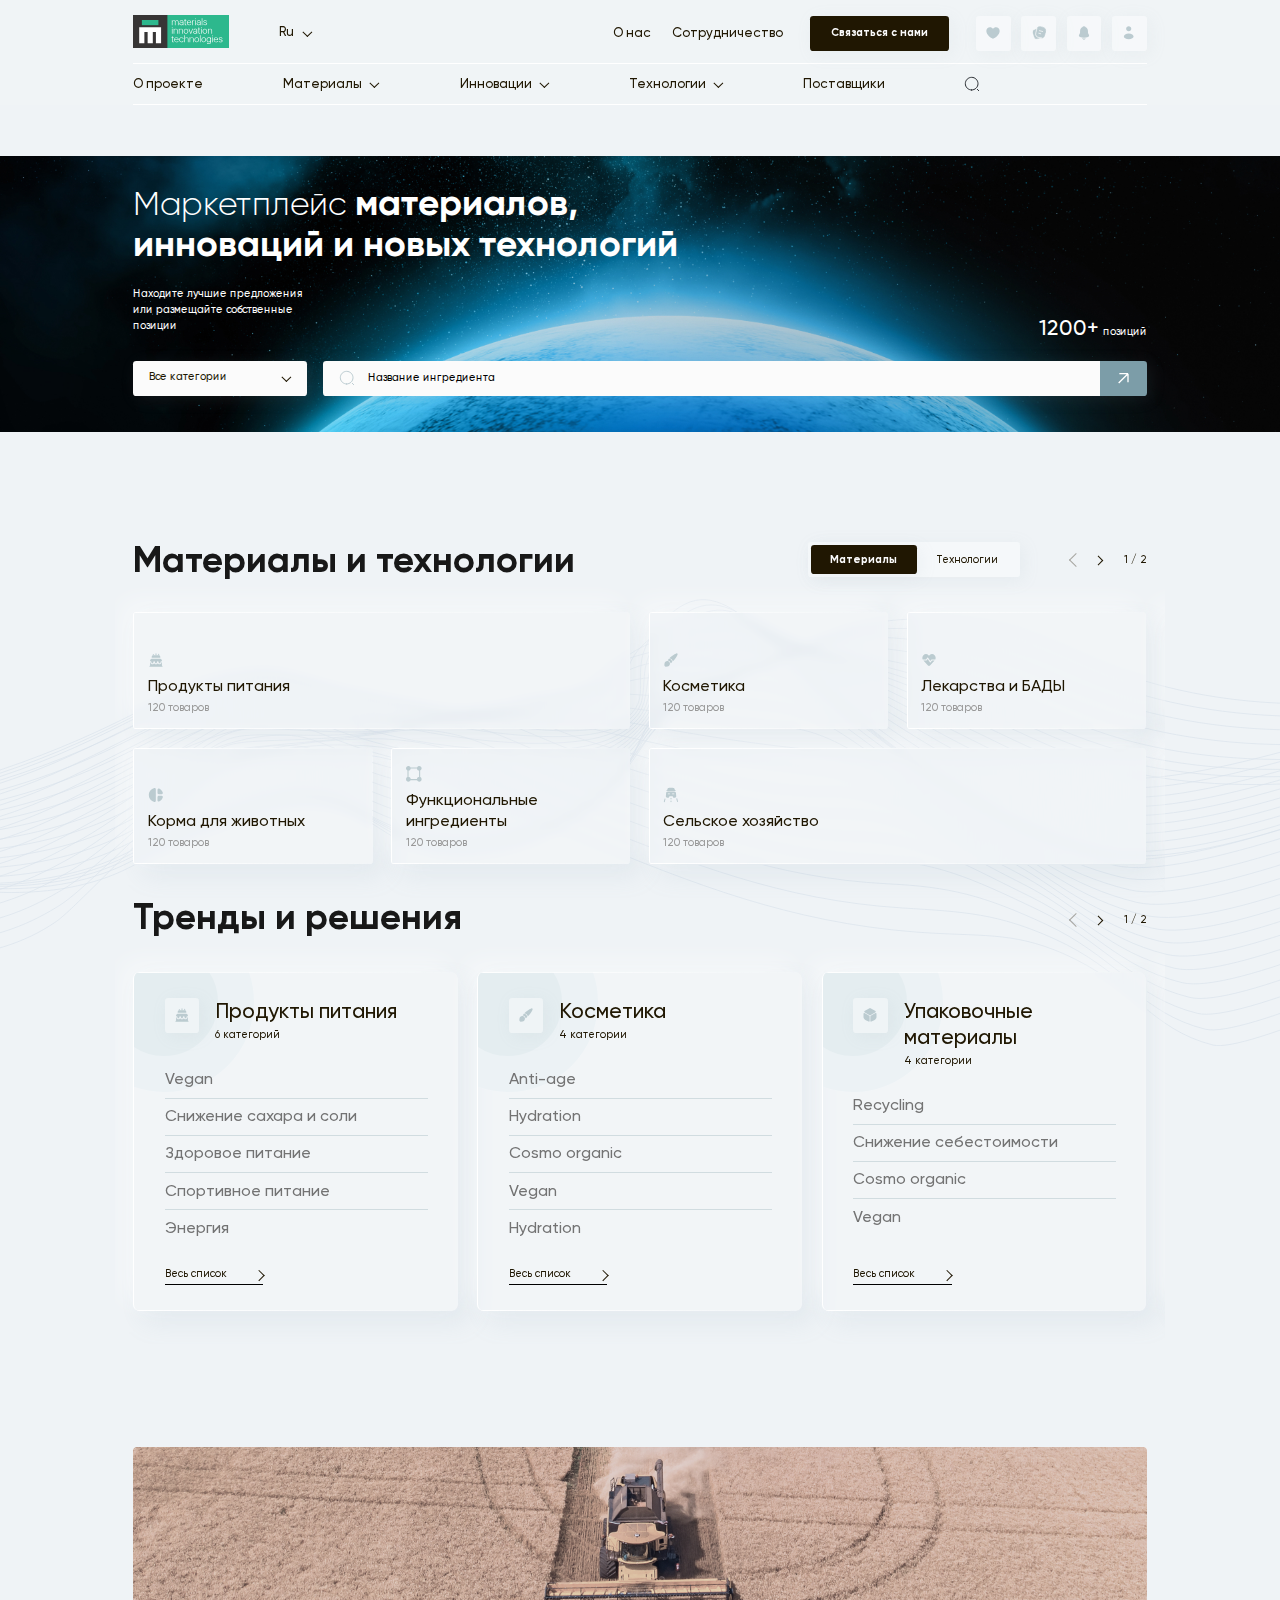
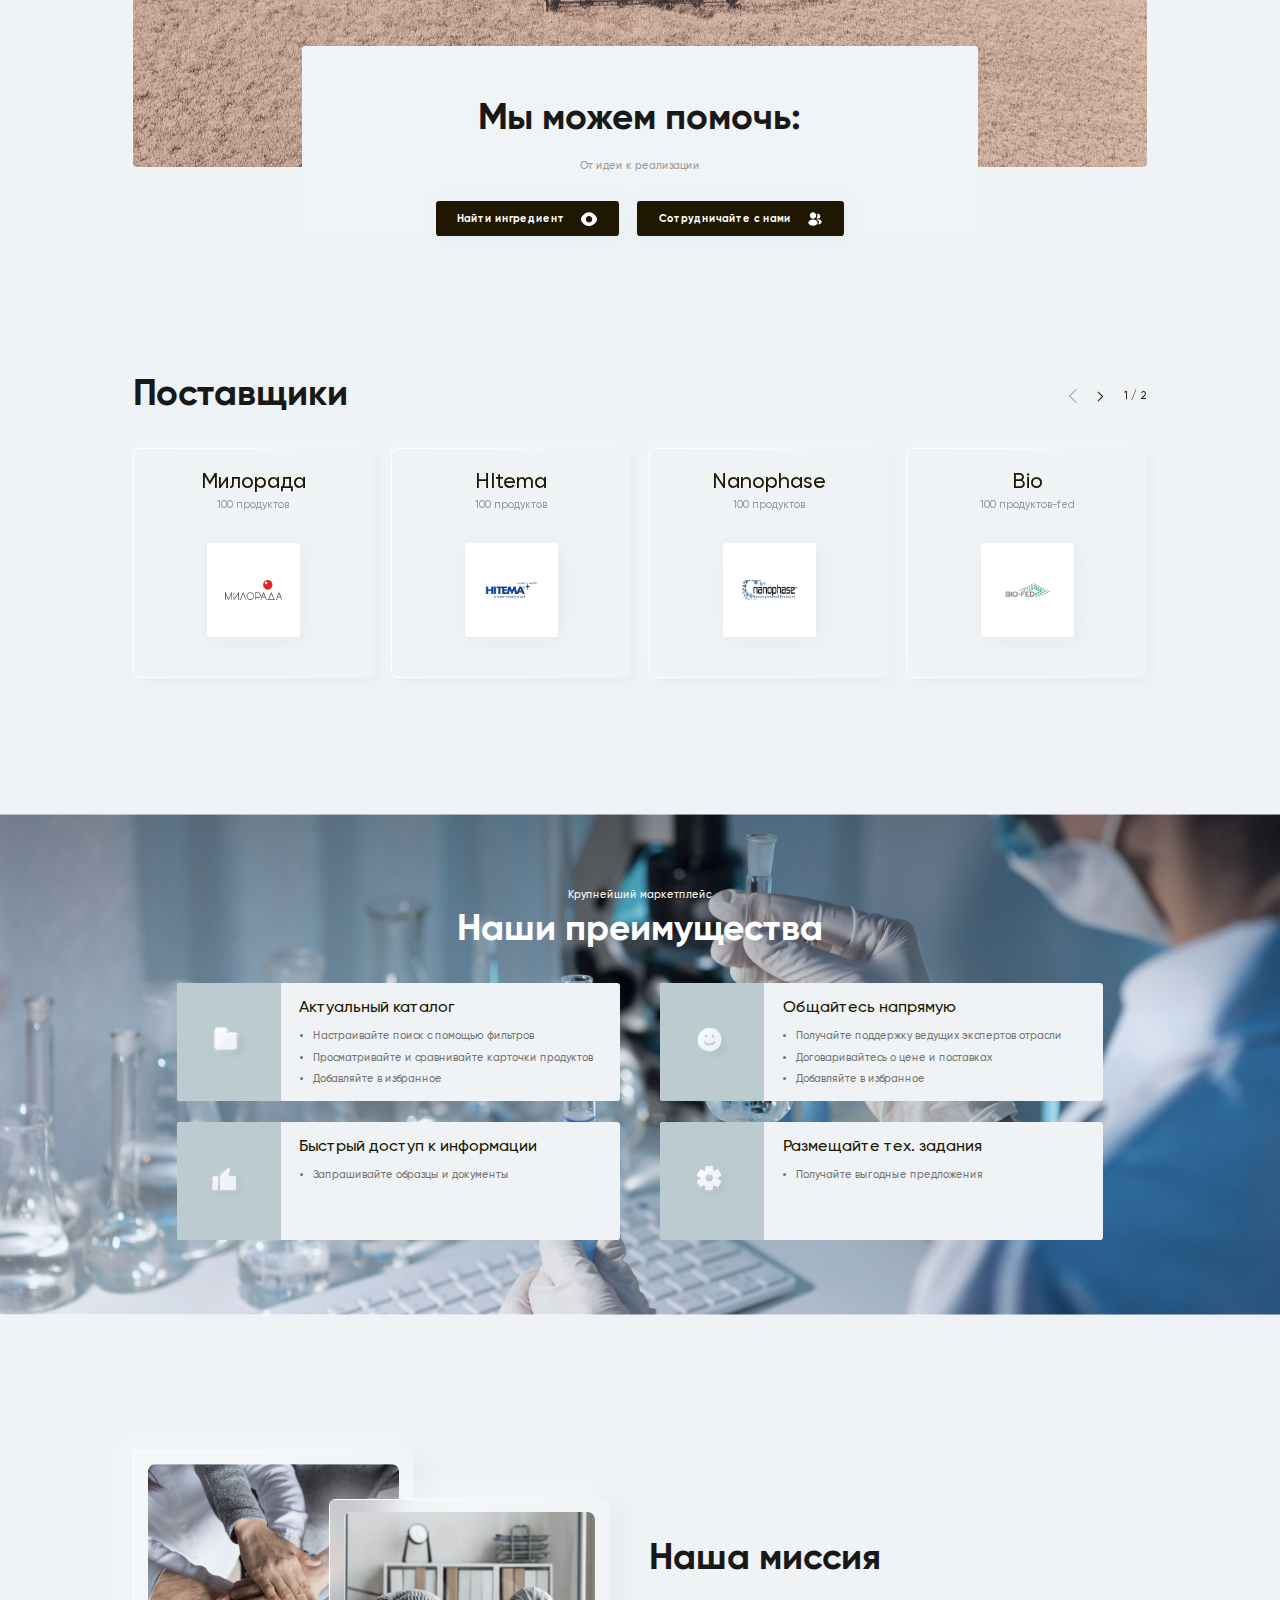
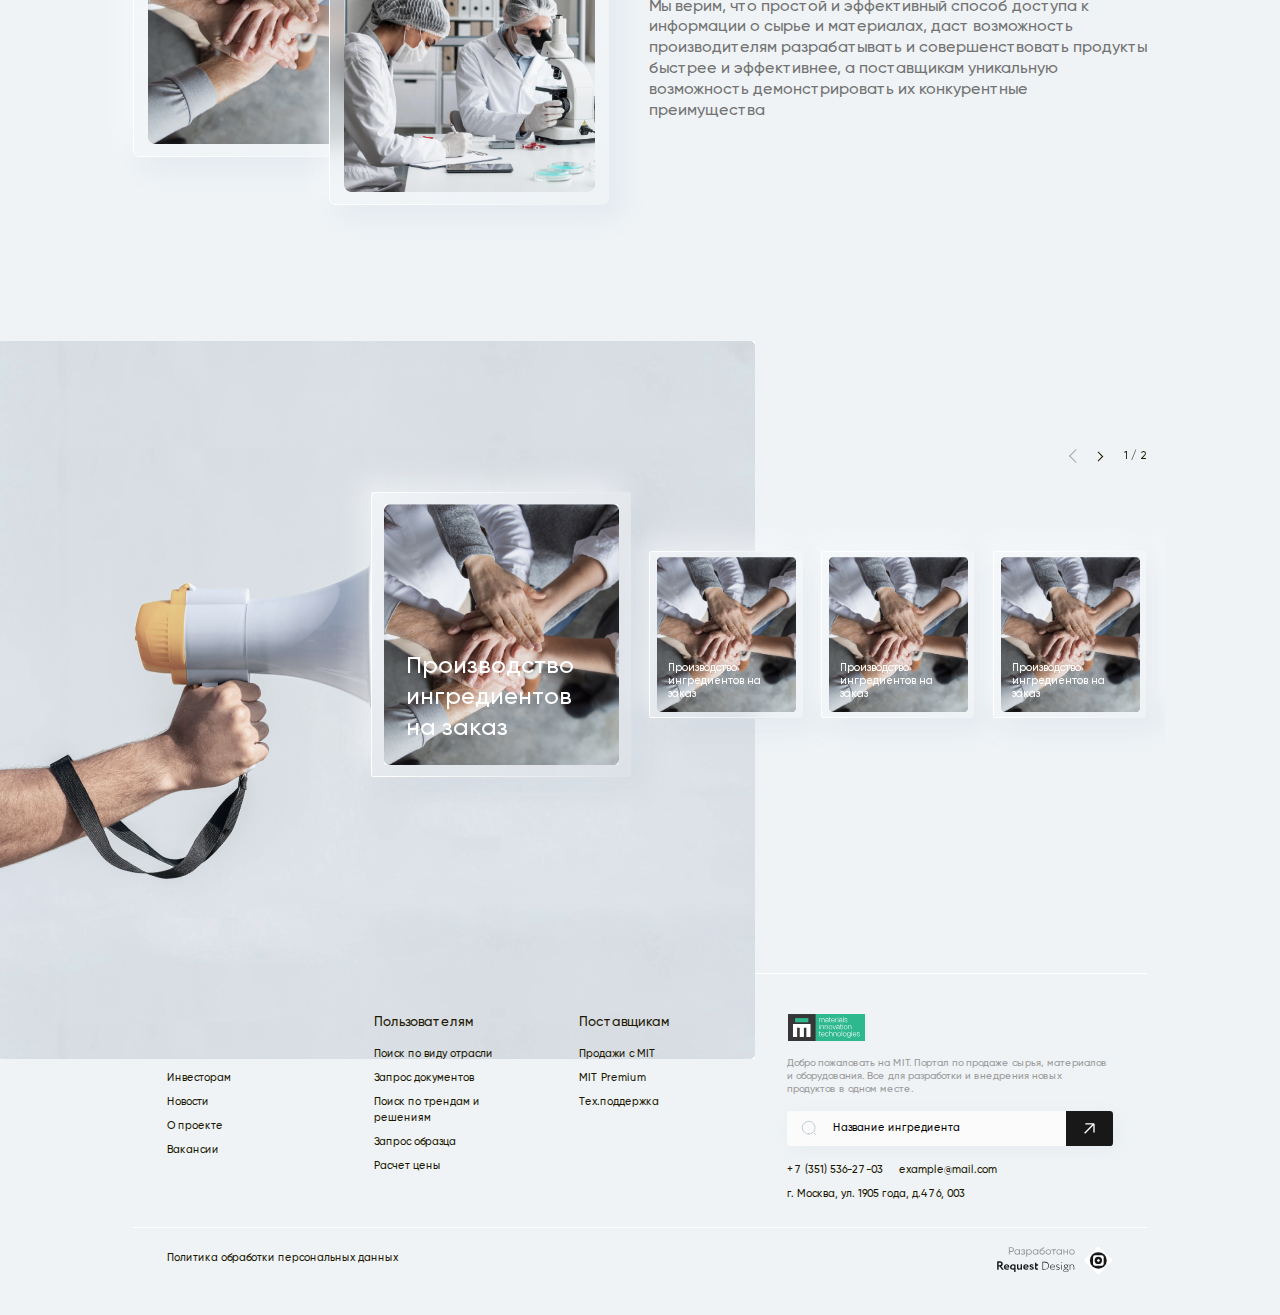
==== index.html @ 6c8de85f "login & reg" ====
<!DOCTYPE html>
<html lang="ru">
	<head>
		<meta charset="utf-8">
		<meta http-equiv="X-UA-Compatible" content="IE=edge">
		<meta name="viewport" content="width=device-width">
		<meta property="og:type" content="website">
		<meta property="og:locale" content="ru_RU">
		<meta property="og:title" content="Ingredients">
		<meta name="twitter:card" content="summary_large_image">
		<meta name="twitter:title" content="Ingredients">
		<title>Ingredients</title>
		<link rel="stylesheet" href="./css/main.css?v=1682098332816">
	</head>
	<body>
		<header class="header">
			<div class="container">
				<div class="header__top"><a class="logo" href="#"><img src="images/logo.svg" alt="logo"></a>
					<form class="localizer">
						<select name="lang">
							<option value="ru" selected>Ru</option>
							<option value="en">En</option>
						</select>
					</form>
					<div class="header__links"><a href="#">О нас</a><a href="#">Сотрудничество</a></div><a class="btn feedback" type="button">Связаться с нами</a>
					<div class="header__setup"><a class="icon" href="#"><svg width="24" height="24" viewBox="0 0 24 24" fill="none" xmlns="http://www.w3.org/2000/svg">
	<path	d="M7.5 3.41895C4.4625 3.41895 2 5.88145 2 8.91895C2 14.4189 8.5 19.4189 12 20.5819C15.5 19.4189 22 14.4189 22 8.91895C22 5.88145 19.5375 3.41895 16.5 3.41895C14.64 3.41895 12.995 4.34245 12 5.75595C11.4928 5.03355 10.8191 4.44399 10.0358 4.03719C9.25245 3.63039 8.38265 3.41832 7.5 3.41895Z" fill="#BBCBD0" />
</svg></a><a class="icon" href="#"><svg width="24" height="24" viewBox="0 0 24 24" fill="none" xmlns="http://www.w3.org/2000/svg">
	<path d="M21.6602 10.44L20.6802 14.62C19.8402 18.23 18.1802 19.69 15.0602 19.39C14.5602 19.35 14.0202 19.26 13.4402 19.12L11.7602 18.72C7.59018 17.73 6.30018 15.67 7.28018 11.49L8.26018 7.30001C8.46018 6.45001 8.70018 5.71001 9.00018 5.10001C10.1702 2.68001 12.1602 2.03001 15.5002 2.82001L17.1702 3.21001C21.3602 4.19001 22.6402 6.26001 21.6602 10.44Z" fill="#BBCBD0" stroke="#BBCBD0" stroke-linecap="round" stroke-linejoin="round"/>
	<path d="M15.0599 19.3901C14.4399 19.8101 13.6599 20.1601 12.7099 20.4701L11.1299 20.9901C7.15985 22.2701 5.06985 21.2001 3.77985 17.2301L2.49985 13.2801C1.21985 9.3101 2.27985 7.2101 6.24985 5.9301L7.82985 5.4101C8.23985 5.2801 8.62985 5.1701 8.99985 5.1001C8.69985 5.7101 8.45985 6.4501 8.25985 7.3001L7.27985 11.4901C6.29985 15.6701 7.58985 17.7301 11.7599 18.7201L13.4399 19.1201C14.0199 19.2601 14.5599 19.3501 15.0599 19.3901Z" fill="#BBCBD0" stroke="white" stroke-linecap="round" stroke-linejoin="round"/>
	<path d="M12.6401 8.52979L17.4901 9.75979" stroke="white" stroke-linecap="round" stroke-linejoin="round"/>
	<path d="M11.6602 12.3999L14.5602 13.1399" stroke="white" stroke-linecap="round" stroke-linejoin="round"/>
</svg></a><a class="icon" href="#"><svg width="24" height="24" viewBox="0 0 24 24" fill="none" xmlns="http://www.w3.org/2000/svg">
	<path d="M19.3399 14.49L18.3399 12.83C18.1299 12.46 17.9399 11.76 17.9399 11.35V8.82C17.9399 6.47 16.5599 4.44 14.5699 3.49C14.0499 2.57 13.0899 2 11.9899 2C10.8999 2 9.91994 2.59 9.39994 3.52C7.44994 4.49 6.09994 6.5 6.09994 8.82V11.35C6.09994 11.76 5.90994 12.46 5.69994 12.82L4.68994 14.49C4.28994 15.16 4.19994 15.9 4.44994 16.58C4.68994 17.25 5.25994 17.77 5.99994 18.02C7.93994 18.68 9.97994 19 12.0199 19C14.0599 19 16.0999 18.68 18.0399 18.03C18.7399 17.8 19.2799 17.27 19.5399 16.58C19.7999 15.89 19.7299 15.13 19.3399 14.49Z" fill="#BBCBD0"/>
	<path d="M14.8297 20.01C14.4097 21.17 13.2997 22 11.9997 22C11.2097 22 10.4297 21.68 9.87969 21.11C9.55969 20.81 9.31969 20.41 9.17969 20C9.30969 20.02 9.43969 20.03 9.57969 20.05C9.80969 20.08 10.0497 20.11 10.2897 20.13C10.8597 20.18 11.4397 20.21 12.0197 20.21C12.5897 20.21 13.1597 20.18 13.7197 20.13C13.9297 20.11 14.1397 20.1 14.3397 20.07C14.4997 20.05 14.6597 20.03 14.8297 20.01Z" fill="#BBCBD0"/>
</svg></a><a class="icon" href="#"><svg width="24" height="24" viewBox="0 0 24 24" fill="none" xmlns="http://www.w3.org/2000/svg">
	<path d="M11.7105 9.42864C11.6236 9.41994 11.5194 9.41994 11.4238 9.42864C9.35625 9.35907 7.71436 7.66314 7.71436 5.57585C7.71436 3.44507 9.43443 1.71436 11.5715 1.71436C13.6999 1.71436 15.4286 3.44507 15.4286 5.57585C15.42 7.66314 13.7781 9.35907 11.7105 9.42864Z" fill="#BBCBD0"/>
	<path d="M6.22458 14.2213C3.63933 15.8317 3.63933 18.4561 6.22458 20.0565C9.16237 21.8856 13.9803 21.8856 16.9181 20.0565C19.5034 18.4461 19.5034 15.8218 16.9181 14.2213C13.991 12.4021 9.17306 12.4021 6.22458 14.2213Z" fill="#BBCBD0"/>
</svg>	</a></div>
				</div>
				<div class="header__bottom">
					<nav class="nav">
						<ul class="nav__list">
							<li class="nav__item"><a href="#">О проекте</a></li>
							<li class="nav__item"><a class="drop_btn" type="#">Материалы</a>
								<div class="drop">
									<div class="drop_content"><a class="drop__title" href="#">Материалы</a>
										<ul class="nav__list_drop">
											<li><a href="#">Подраздел 1</a></li>
											<li><a href="#">Подраздел 2</a></li>
											<li><a href="#">Подраздел 3 с длинным названием</a></li>
											<li><a href="#">Подраздел 4</a></li>
										</ul>
									</div>
								</div>
							</li>
							<li class="nav__item"><a class="drop_btn" type="#">Инновации</a>
								<div class="drop">
									<div class="drop_content"><a class="drop__title" href="#">Инновации</a>
										<ul class="nav__list_drop">
											<li><a href="#">Подраздел 1</a></li>
											<li><a href="#">Подраздел 3 с длинным названием</a></li>
											<li><a href="#">Подраздел 2</a></li>
											<li><a href="#">Подраздел 4</a></li>
										</ul>
									</div>
								</div>
							</li>
							<li class="nav__item"><a class="drop_btn" type="#">Технологии</a>
								<div class="drop">
									<div class="drop_content"><a class="drop__title" href="#">Технологии</a>
										<ul class="nav__list_drop">
											<li><a href="#">Подраздел 3 с длинным названием</a></li>
											<li><a href="#">Подраздел 1</a></li>
											<li><a href="#">Подраздел 2</a></li>
											<li><a href="#">Подраздел 4</a></li>
										</ul>
									</div>
								</div>
							</li>
							<li class="nav__item"><a href="#">Поставщики</a></li>
						</ul>
					</nav>
					<button class="search_open" type="button"><svg width="24" height="24" viewBox="0 0 24 24" fill="none" xmlns="http://www.w3.org/2000/svg">
	<path d="M11.5 21C16.7467 21 21 16.7467 21 11.5C21 6.25329 16.7467 2 11.5 2C6.25329 2 2 6.25329 2 11.5C2 16.7467 6.25329 21 11.5 21Z" stroke="#292D32" stroke-width="1.5" stroke-linecap="round" stroke-linejoin="round" fill="none"/>
	<path d="M22 22L20 20" stroke="#292D32" stroke-width="1.5" stroke-linecap="round" stroke-linejoin="round"/>
</svg>
					</button>
				</div>
			</div>
		</header>
		<main>
			<section class="banner" style="background-image:url(images/banner/banner_bg.jpg)">
				<div class="container">
					<div class="banner__title"><span>Маркетплейс</span> материалов, инноваций и новых технологий</div>
					<div class="banner__subtitle">Находите лучшие предложения <br> или размещайте собственные позиции</div>
					<div class="banner__info"><span>1200+ </span>позиций</div>
					<div class="banner__inner">
						<form class="search">
							<div class="search__filter">
								<select name="search">
									<option value="0" selected>Все категории</option>
									<option value="1">Категория 1</option>
									<option value="2">Категория 2</option>
									<option value="3">Категория 3</option>
								</select>
							</div>
							<div class="search__inner">
								<label><svg width="24" height="24" viewBox="0 0 24 24" fill="none" xmlns="http://www.w3.org/2000/svg">
	<path d="M11.5 21C16.7467 21 21 16.7467 21 11.5C21 6.25329 16.7467 2 11.5 2C6.25329 2 2 6.25329 2 11.5C2 16.7467 6.25329 21 11.5 21Z" stroke="#BBCBD0" stroke-width="1.5" stroke-linecap="round" stroke-linejoin="round" fill="none"/>
	<path d="M22 22L20 20" stroke="#BBCBD0" stroke-width="1.5" stroke-linecap="round" stroke-linejoin="round"/>
</svg>
									<input type="text" placeholder="Название ингредиента">
								</label>
								<button type="submit"><svg width="16" height="16" viewBox="0 0 16 16" fill="none" xmlns="http://www.w3.org/2000/svg">
	<path d="M15 1L1 15M15 1V14M15 1H2" stroke="white" stroke-width="2"/>
</svg>
								</button>
							</div>
						</form>
					</div>
				</div>
			</section>
			<section class="section switcher materials">
				<div class="lines"><img src="images/lines.svg" alt="lines.svg"></div>
				<div class="container">
					<div class="section__top">
						<div class="section__title">Материалы и технологии</div>
						<div class="switcher__control">
							<button class="btn switcher__btn active" type="button">Материалы</button>
							<button class="btn switcher__btn" type="button">Технологии</button>
						</div>
					</div>
					<div class="switcher__container">
						<div class="switcher__content active">
							<div class="swiper_shadow swiper_2slides">
								<div class="swiper swiper_tiles swiper_materials swiper_materials_1">
									<div class="swiper_control">
										<div class="swiper-button-prev"></div>
										<div class="swiper-button-next"></div>
										<div class="swiper-pagination"></div>
									</div>
									<div class="swiper-wrapper">
										<div class="swiper-slide">
											<div class="tiles">
												<div class="tile gradient_border tile_wide">
													<div class="tile__img"><img src="images/materials/tile_bg_1.png" alt=""></div>
													<div class="tile__inner">
														<div class="tile__icon"><svg width="24" height="24" viewBox="0 0 24 24" fill="none" xmlns="http://www.w3.org/2000/svg">
	<path d="M20.8899 13V14H20.0199C19.2799 14 18.6799 14.6 18.6799 15.35V15.65C18.6799 16.4 18.0799 17 17.3299 17C16.5899 17 15.9899 16.4 15.9899 15.65V15.35C15.9899 14.6 15.3799 14 14.6399 14C13.8999 14 13.2999 14.6 13.2999 15.35V15.65C13.2999 16.4 12.6899 17 11.9499 17C11.2099 17 10.5999 16.4 10.5999 15.65V15.35C10.5999 14.6 9.99986 14 9.25986 14C8.51986 14 7.90986 14.6 7.90986 15.35V15.65C7.90986 16.4 7.30986 17 6.56986 17C5.81986 17 5.21986 16.4 5.21986 15.65V15.33C5.21986 14.59 4.62986 13.99 3.89986 13.98H3.10986V13C3.10986 11.62 4.14986 10.45 5.55986 10.11C5.83986 10.04 6.12986 10 6.43986 10H17.5599C17.8699 10 18.1599 10.04 18.4399 10.11C19.8499 10.45 20.8899 11.62 20.8899 13Z" fill="#BBCBD0"/>
	<path d="M18.4401 7.17V8.58C18.1501 8.52 17.8601 8.5 17.5601 8.5H6.44006C6.14006 8.5 5.85006 8.53 5.56006 8.59V7.17C5.56006 5.97 6.64006 5 7.98006 5H16.0201C17.3601 5 18.4401 5.97 18.4401 7.17Z" fill="#BBCBD0"/>
	<path d="M8.75 3.5499V5.0099H7.98C7.72 5.0099 7.48 5.0399 7.25 5.0999V3.5499C7.25 3.1999 7.59 2.8999 8 2.8999C8.41 2.8999 8.75 3.1999 8.75 3.5499Z" fill="#BBCBD0"/>
	<path d="M16.75 3.33008V5.10008C16.52 5.03008 16.28 5.00008 16.02 5.00008H15.25V3.33008C15.25 2.92008 15.59 2.58008 16 2.58008C16.41 2.58008 16.75 2.92008 16.75 3.33008Z" fill="#BBCBD0"/>
	<path d="M12.75 2.82V5H11.25V2.82C11.25 2.37 11.59 2 12 2C12.41 2 12.75 2.37 12.75 2.82Z" fill="#BBCBD0"/>
	<path d="M22 21.25C22 21.66 21.66 22 21.25 22H2.75C2.34 22 2 21.66 2 21.25C2 20.84 2.34 20.5 2.75 20.5H3.11V15.48H3.72V15.55C3.72 16.89 4.6 18.13 5.91 18.42C6.93 18.66 7.9 18.33 8.56 17.68C8.94 17.3 9.56 17.29 9.94 17.67C10.46 18.18 11.17 18.5 11.95 18.5C12.73 18.5 13.44 18.19 13.96 17.67C14.34 17.3 14.95 17.3 15.34 17.68C15.99 18.33 16.96 18.66 17.99 18.42C19.3 18.13 20.18 16.89 20.18 15.55V15.5H20.89V20.5H21.25C21.66 20.5 22 20.84 22 21.25Z" fill="#BBCBD0"/>
</svg>
														</div>
														<div class="tile__title">Продукты питания</div>
														<div class="tile__info">120 товаров</div>
													</div>
												</div>
												<div class="tile gradient_border">
													<div class="tile__img"><img src="images/materials/tile_bg_1.png" alt=""></div>
													<div class="tile__inner">
														<div class="tile__icon"><svg width="24" height="24" viewBox="0 0 24 24" fill="none" xmlns="http://www.w3.org/2000/svg">
	<path d="M14.2202 15.0001L14.2202 20.0801C14.2202 20.6901 14.5302 21.2501 15.0502 21.5701C15.5602 21.8901 16.1702 21.9201 16.7102 21.6601C19.2302 20.4301 21.2102 18.2101 22.1402 15.5701C22.2002 15.3901 22.2402 15.1901 22.2402 15.0001C22.2402 14.6501 22.1302 14.3001 21.9202 14.0001C21.5902 13.5301 21.0502 13.2501 20.4802 13.2501L15.9802 13.2401C15.5102 13.2401 15.0702 13.4201 14.7402 13.7501C14.4102 14.0901 14.2202 14.5301 14.2202 15.0001Z" fill="#BBCBD0"/>
	<path d="M9.6 1.52007C4.68 2.64007 1.25 6.95007 1.25 12.0001C1.25 17.0501 4.68 21.3601 9.6 22.4801C10.12 22.6001 10.65 22.4801 11.07 22.1401C11.49 21.8001 11.73 21.3001 11.73 20.7601L11.73 3.23007C11.73 2.69007 11.49 2.19007 11.07 1.85007C10.65 1.52007 10.11 1.40007 9.6 1.52007Z" fill="#BBCBD0"/>
	<path d="M14.2698 3.94L14.2598 9C14.2598 9.47 14.4398 9.91 14.7698 10.24C15.0998 10.57 15.5398 10.75 16.0098 10.75L20.4898 10.74C21.0598 10.74 21.5998 10.46 21.9298 9.99C22.1398 9.69 22.2498 9.34 22.2498 8.99C22.2498 8.8 22.2198 8.61 22.1498 8.43C21.2298 5.81 19.2598 3.59 16.7698 2.36C16.2398 2.1 15.6198 2.13 15.1198 2.44C14.5798 2.77 14.2698 3.33 14.2698 3.94Z" fill="#BBCBD0"/>
</svg>
														</div>
														<div class="tile__title">Корма для животных</div>
														<div class="tile__info">120 товаров</div>
													</div>
												</div>
												<div class="tile gradient_border">
													<div class="tile__img"><img src="images/materials/tile_bg_1.png" alt=""></div>
													<div class="tile__inner">
														<div class="tile__icon"><svg width="22" height="22" viewBox="0 0 22 22" fill="none" xmlns="http://www.w3.org/2000/svg">
	<path d="M19.5 15.25V6.25C20.69 5.75 21.5 4.58 21.5 3.25C21.5 1.46 20.04 0 18.25 0C16.93 0 15.75 0.81 15.25 2H6.25C5.75 0.81 4.58 0 3.25 0C1.46 0 0 1.46 0 3.25C0 4.57 0.81 5.75 2 6.25V15.25C0.81 15.75 0 16.92 0 18.25C0 20.04 1.46 21.5 3.25 21.5C4.57 21.5 5.75 20.69 6.25 19.5H15.25C15.75 20.69 16.92 21.5 18.25 21.5C20.04 21.5 21.5 20.04 21.5 18.25C21.5 16.93 20.69 15.75 19.5 15.25ZM17.91 15.02C17.8 15.03 17.7 15.05 17.59 15.07C17.32 15.12 17.06 15.21 16.81 15.34C16.75 15.37 16.69 15.4 16.63 15.44C16.13 15.72 15.72 16.13 15.44 16.63C15.4 16.69 15.37 16.75 15.34 16.81C15.21 17.06 15.12 17.32 15.07 17.59C15.05 17.7 15.03 17.8 15.02 17.91C15.01 17.94 15.01 17.97 15.01 18H6.49C6.47 17.75 6.42 17.51 6.35 17.28C6.33 17.2 6.3 17.11 6.26 17.03C6.23 16.96 6.2 16.89 6.16 16.81C6.13 16.75 6.1 16.69 6.06 16.63C5.78 16.13 5.37 15.72 4.87 15.44C4.81 15.4 4.75 15.37 4.69 15.34C4.61 15.3 4.54 15.27 4.47 15.24C4.39 15.2 4.3 15.17 4.22 15.15C3.99 15.08 3.75 15.03 3.5 15.01V6.49C3.76 6.47 4 6.42 4.24 6.34C4.33 6.32 4.43 6.28 4.52 6.24C4.57 6.22 4.63 6.19 4.69 6.16C4.75 6.13 4.81 6.1 4.87 6.06C5.37 5.78 5.78 5.37 6.06 4.87C6.1 4.81 6.13 4.75 6.16 4.69C6.19 4.63 6.22 4.57 6.24 4.52C6.28 4.43 6.32 4.33 6.34 4.24C6.42 4 6.47 3.76 6.49 3.5H15.01C15.03 3.77 15.08 4.02 15.17 4.27C15.19 4.35 15.22 4.44 15.26 4.52C15.28 4.58 15.31 4.63 15.34 4.69C15.37 4.75 15.4 4.81 15.44 4.87C15.72 5.37 16.13 5.78 16.63 6.06C16.69 6.1 16.75 6.13 16.81 6.16C16.87 6.19 16.92 6.22 16.98 6.24C17.06 6.28 17.15 6.31 17.23 6.33C17.48 6.42 17.73 6.47 18 6.49V15.01C17.97 15.01 17.94 15.01 17.91 15.02Z" fill="#BBCBD0"/>
</svg>
														</div>
														<div class="tile__title">Функциональные ингредиенты</div>
														<div class="tile__info">120 товаров</div>
													</div>
												</div>
											</div>
										</div>
										<div class="swiper-slide">
											<div class="tiles">
												<div class="tile gradient_border">
													<div class="tile__img"><img src="images/materials/tile_bg_1.png" alt=""></div>
													<div class="tile__inner">
														<div class="tile__icon"><svg width="24" height="24" viewBox="0 0 24 24" fill="none" xmlns="http://www.w3.org/2000/svg">
	<path d="M21.8098 3.94009C20.4998 7.21009 17.5098 11.4801 14.6598 14.2701C14.2498 11.6901 12.1898 9.67009 9.58984 9.31009C12.3898 6.45009 16.6898 3.42009 19.9698 2.10009C20.5498 1.88009 21.1298 2.05009 21.4898 2.41009C21.8698 2.79009 22.0498 3.36009 21.8098 3.94009Z" fill="#BBCBD0"/>
	<path d="M13.7801 15.09C13.5801 15.26 13.3801 15.43 13.1801 15.59L11.3901 17.02C11.3901 16.99 11.3801 16.95 11.3801 16.91C11.2401 15.84 10.7401 14.85 9.93012 14.04C9.11012 13.22 8.09012 12.72 6.97012 12.58C6.94012 12.58 6.90012 12.57 6.87012 12.57L8.32012 10.74C8.46012 10.56 8.61012 10.39 8.77012 10.21L9.45012 10.3C11.6001 10.6 13.3301 12.29 13.6701 14.43L13.7801 15.09Z" fill="#BBCBD0"/>
	<path d="M10.4298 17.6198C10.4298 18.7198 10.0098 19.7698 9.20976 20.5598C8.59976 21.1798 7.77977 21.5998 6.77977 21.7198L4.32976 21.9898C2.98976 22.1398 1.83976 20.9898 1.98976 19.6398L2.25976 17.1798C2.49976 14.9898 4.32976 13.5898 6.26976 13.5498C6.45976 13.5398 6.66976 13.5498 6.86976 13.5698C7.71976 13.6798 8.53976 14.0698 9.22976 14.7498C9.89976 15.4198 10.2798 16.2098 10.3898 17.0398C10.4098 17.2398 10.4298 17.4298 10.4298 17.6198Z" fill="#BBCBD0"/>
</svg>
														</div>
														<div class="tile__title">Косметика</div>
														<div class="tile__info">120 товаров</div>
													</div>
												</div>
												<div class="tile gradient_border">
													<div class="tile__img"><img src="images/materials/tile_bg_1.png" alt=""></div>
													<div class="tile__inner">
														<div class="tile__icon"><svg width="24" height="24" viewBox="0 0 24 24" fill="none" xmlns="http://www.w3.org/2000/svg">
	<path fill-rule="evenodd" clip-rule="evenodd" d="M12 5.52422L12.765 4.70229C14.8777 2.43257 18.3029 2.43257 20.4155 4.70229C22.0637 6.47297 22.426 9.10191 21.5026 11.25H16C15.7492 11.25 15.5151 11.3753 15.376 11.584L14 13.6479L10.624 8.58397C10.4849 8.37533 10.2508 8.25 10 8.25C9.74924 8.25 9.51506 8.37533 9.37596 8.58397L7.59861 11.25H2.49736C1.57397 9.10191 1.93634 6.47296 3.58447 4.70229C5.69709 2.43257 9.12233 2.43257 11.235 4.70229L12 5.52422ZM3.43099 12.75C3.48085 12.8081 3.532 12.8653 3.58447 12.9217L10.4699 20.3191C11.3149 21.227 12.685 21.227 13.5301 20.3191L20.4155 12.9217C20.468 12.8653 20.5192 12.8081 20.569 12.75H16.4014L14.624 15.416C14.4849 15.6247 14.2508 15.75 14 15.75C13.7492 15.75 13.5151 15.6247 13.376 15.416L10 10.3521L8.62404 12.416C8.48494 12.6247 8.25076 12.75 8 12.75H3.43099Z" fill="#BBCBD0"/>
</svg>	
														</div>
														<div class="tile__title">Лекарства и БАДЫ</div>
														<div class="tile__info">120 товаров</div>
													</div>
												</div>
												<div class="tile gradient_border tile_wide">
													<div class="tile__img"><img src="images/materials/tile_bg_1.png" alt=""></div>
													<div class="tile__inner">
														<div class="tile__icon"><svg width="24" height="24" viewBox="0 0 24 24" fill="none" xmlns="http://www.w3.org/2000/svg">
	<path d="M12 18.75C11.59 18.75 11.25 18.41 11.25 18V17C11.25 16.59 11.59 16.25 12 16.25C12.41 16.25 12.75 16.59 12.75 17V18C12.75 18.41 12.41 18.75 12 18.75Z" fill="#BBCBD0"/>
	<path d="M12 22.75C11.59 22.75 11.25 22.41 11.25 22V21C11.25 20.59 11.59 20.25 12 20.25C12.41 20.25 12.75 20.59 12.75 21V22C12.75 22.41 12.41 22.75 12 22.75Z" fill="#BBCBD0"/>
	<path d="M2.0001 22.7501C1.9401 22.7501 1.8801 22.7401 1.8201 22.7301C1.4201 22.6301 1.1701 22.2201 1.2701 21.8201L2.2701 17.8201C2.3701 17.4201 2.7701 17.1701 3.1801 17.2701C3.5801 17.3701 3.8301 17.7801 3.7301 18.1801L2.7301 22.1801C2.6401 22.5201 2.3401 22.7501 2.0001 22.7501Z" fill="#BBCBD0"/>
	<path d="M21.7526 22.5026C21.4126 22.5026 21.1126 22.2726 21.0226 21.9326L20.0226 17.9326C19.9226 17.5326 20.1626 17.1226 20.5726 17.0226C20.9726 16.9226 21.3826 17.1626 21.4826 17.5726L22.4826 21.5726C22.5826 21.9726 22.3426 22.3826 21.9326 22.4826C21.8726 22.4926 21.8126 22.5026 21.7526 22.5026Z" fill="#BBCBD0"/>
	<path d="M19.1402 5.3C19.1402 5.6 18.8902 5.84 18.6002 5.84H5.53023C5.23023 5.84 4.99023 5.59 4.99023 5.3C4.99023 5 5.24023 4.76 5.53023 4.76H6.27023L6.55023 3.45C6.81023 2.17 7.35023 1 9.51023 1H14.6002C16.7602 1 17.3102 2.17 17.5702 3.44L17.8502 4.75H18.5902C18.8902 4.75 19.1402 5 19.1402 5.3Z" fill="#BBCBD0"/>
	<path d="M19.4501 9.40018C19.3401 8.20018 19.0201 6.93018 16.6901 6.93018H7.43014C5.10014 6.93018 4.79014 8.21018 4.67014 9.40018L4.26014 13.8202C4.21014 14.3702 4.39014 14.9202 4.77014 15.3402C5.16014 15.7602 5.70014 16.0002 6.28014 16.0002H7.64014C8.82014 16.0002 9.04014 15.3302 9.19014 14.8802L9.34014 14.4402C9.51014 13.9402 9.55014 13.8202 10.2001 13.8202H13.9201C14.5701 13.8202 14.5901 13.8902 14.7801 14.4402L14.9301 14.8802C15.0701 15.3302 15.3001 16.0002 16.4701 16.0002H17.8301C18.4001 16.0002 18.9501 15.7602 19.3401 15.3402C19.7201 14.9302 19.9001 14.3702 19.8501 13.8202L19.4501 9.40018ZM9.88014 10.9202H7.71014C7.41014 10.9202 7.17014 10.6702 7.17014 10.3802C7.17014 10.0902 7.42014 9.84018 7.71014 9.84018H9.89014C10.1901 9.84018 10.4301 10.0902 10.4301 10.3802C10.4301 10.6702 10.1801 10.9202 9.88014 10.9202ZM16.4101 10.9202H14.2301C13.9301 10.9202 13.6901 10.6702 13.6901 10.3802C13.6901 10.0902 13.9401 9.84018 14.2301 9.84018H16.4101C16.7101 9.84018 16.9501 10.0902 16.9501 10.3802C16.9501 10.6702 16.7101 10.9202 16.4101 10.9202Z" fill="#BBCBD0"/>
</svg>	
														</div>
														<div class="tile__title">Сельское хозяйство</div>
														<div class="tile__info">120 товаров</div>
													</div>
												</div>
											</div>
										</div>
										<div class="swiper-slide">
											<div class="tiles">
												<div class="tile gradient_border">
													<div class="tile__img"><img src="images/materials/tile_bg_1.png" alt=""></div>
													<div class="tile__inner">
														<div class="tile__icon"><svg width="24" height="24" viewBox="0 0 24 24" fill="none" xmlns="http://www.w3.org/2000/svg">
	<path d="M14.2202 15.0001L14.2202 20.0801C14.2202 20.6901 14.5302 21.2501 15.0502 21.5701C15.5602 21.8901 16.1702 21.9201 16.7102 21.6601C19.2302 20.4301 21.2102 18.2101 22.1402 15.5701C22.2002 15.3901 22.2402 15.1901 22.2402 15.0001C22.2402 14.6501 22.1302 14.3001 21.9202 14.0001C21.5902 13.5301 21.0502 13.2501 20.4802 13.2501L15.9802 13.2401C15.5102 13.2401 15.0702 13.4201 14.7402 13.7501C14.4102 14.0901 14.2202 14.5301 14.2202 15.0001Z" fill="#BBCBD0"/>
	<path d="M9.6 1.52007C4.68 2.64007 1.25 6.95007 1.25 12.0001C1.25 17.0501 4.68 21.3601 9.6 22.4801C10.12 22.6001 10.65 22.4801 11.07 22.1401C11.49 21.8001 11.73 21.3001 11.73 20.7601L11.73 3.23007C11.73 2.69007 11.49 2.19007 11.07 1.85007C10.65 1.52007 10.11 1.40007 9.6 1.52007Z" fill="#BBCBD0"/>
	<path d="M14.2698 3.94L14.2598 9C14.2598 9.47 14.4398 9.91 14.7698 10.24C15.0998 10.57 15.5398 10.75 16.0098 10.75L20.4898 10.74C21.0598 10.74 21.5998 10.46 21.9298 9.99C22.1398 9.69 22.2498 9.34 22.2498 8.99C22.2498 8.8 22.2198 8.61 22.1498 8.43C21.2298 5.81 19.2598 3.59 16.7698 2.36C16.2398 2.1 15.6198 2.13 15.1198 2.44C14.5798 2.77 14.2698 3.33 14.2698 3.94Z" fill="#BBCBD0"/>
</svg>
														</div>
														<div class="tile__title">Корма для животных</div>
														<div class="tile__info">120 товаров</div>
													</div>
												</div>
												<div class="tile gradient_border">
													<div class="tile__img"><img src="images/materials/tile_bg_1.png" alt=""></div>
													<div class="tile__inner">
														<div class="tile__icon"><svg width="22" height="22" viewBox="0 0 22 22" fill="none" xmlns="http://www.w3.org/2000/svg">
	<path d="M19.5 15.25V6.25C20.69 5.75 21.5 4.58 21.5 3.25C21.5 1.46 20.04 0 18.25 0C16.93 0 15.75 0.81 15.25 2H6.25C5.75 0.81 4.58 0 3.25 0C1.46 0 0 1.46 0 3.25C0 4.57 0.81 5.75 2 6.25V15.25C0.81 15.75 0 16.92 0 18.25C0 20.04 1.46 21.5 3.25 21.5C4.57 21.5 5.75 20.69 6.25 19.5H15.25C15.75 20.69 16.92 21.5 18.25 21.5C20.04 21.5 21.5 20.04 21.5 18.25C21.5 16.93 20.69 15.75 19.5 15.25ZM17.91 15.02C17.8 15.03 17.7 15.05 17.59 15.07C17.32 15.12 17.06 15.21 16.81 15.34C16.75 15.37 16.69 15.4 16.63 15.44C16.13 15.72 15.72 16.13 15.44 16.63C15.4 16.69 15.37 16.75 15.34 16.81C15.21 17.06 15.12 17.32 15.07 17.59C15.05 17.7 15.03 17.8 15.02 17.91C15.01 17.94 15.01 17.97 15.01 18H6.49C6.47 17.75 6.42 17.51 6.35 17.28C6.33 17.2 6.3 17.11 6.26 17.03C6.23 16.96 6.2 16.89 6.16 16.81C6.13 16.75 6.1 16.69 6.06 16.63C5.78 16.13 5.37 15.72 4.87 15.44C4.81 15.4 4.75 15.37 4.69 15.34C4.61 15.3 4.54 15.27 4.47 15.24C4.39 15.2 4.3 15.17 4.22 15.15C3.99 15.08 3.75 15.03 3.5 15.01V6.49C3.76 6.47 4 6.42 4.24 6.34C4.33 6.32 4.43 6.28 4.52 6.24C4.57 6.22 4.63 6.19 4.69 6.16C4.75 6.13 4.81 6.1 4.87 6.06C5.37 5.78 5.78 5.37 6.06 4.87C6.1 4.81 6.13 4.75 6.16 4.69C6.19 4.63 6.22 4.57 6.24 4.52C6.28 4.43 6.32 4.33 6.34 4.24C6.42 4 6.47 3.76 6.49 3.5H15.01C15.03 3.77 15.08 4.02 15.17 4.27C15.19 4.35 15.22 4.44 15.26 4.52C15.28 4.58 15.31 4.63 15.34 4.69C15.37 4.75 15.4 4.81 15.44 4.87C15.72 5.37 16.13 5.78 16.63 6.06C16.69 6.1 16.75 6.13 16.81 6.16C16.87 6.19 16.92 6.22 16.98 6.24C17.06 6.28 17.15 6.31 17.23 6.33C17.48 6.42 17.73 6.47 18 6.49V15.01C17.97 15.01 17.94 15.01 17.91 15.02Z" fill="#BBCBD0"/>
</svg>
														</div>
														<div class="tile__title">Функциональные ингредиенты</div>
														<div class="tile__info">120 товаров</div>
													</div>
												</div>
												<div class="tile gradient_border tile_wide">
													<div class="tile__img"><img src="images/materials/tile_bg_1.png" alt=""></div>
													<div class="tile__inner">
														<div class="tile__icon"><svg width="24" height="24" viewBox="0 0 24 24" fill="none" xmlns="http://www.w3.org/2000/svg">
	<path d="M20.8899 13V14H20.0199C19.2799 14 18.6799 14.6 18.6799 15.35V15.65C18.6799 16.4 18.0799 17 17.3299 17C16.5899 17 15.9899 16.4 15.9899 15.65V15.35C15.9899 14.6 15.3799 14 14.6399 14C13.8999 14 13.2999 14.6 13.2999 15.35V15.65C13.2999 16.4 12.6899 17 11.9499 17C11.2099 17 10.5999 16.4 10.5999 15.65V15.35C10.5999 14.6 9.99986 14 9.25986 14C8.51986 14 7.90986 14.6 7.90986 15.35V15.65C7.90986 16.4 7.30986 17 6.56986 17C5.81986 17 5.21986 16.4 5.21986 15.65V15.33C5.21986 14.59 4.62986 13.99 3.89986 13.98H3.10986V13C3.10986 11.62 4.14986 10.45 5.55986 10.11C5.83986 10.04 6.12986 10 6.43986 10H17.5599C17.8699 10 18.1599 10.04 18.4399 10.11C19.8499 10.45 20.8899 11.62 20.8899 13Z" fill="#BBCBD0"/>
	<path d="M18.4401 7.17V8.58C18.1501 8.52 17.8601 8.5 17.5601 8.5H6.44006C6.14006 8.5 5.85006 8.53 5.56006 8.59V7.17C5.56006 5.97 6.64006 5 7.98006 5H16.0201C17.3601 5 18.4401 5.97 18.4401 7.17Z" fill="#BBCBD0"/>
	<path d="M8.75 3.5499V5.0099H7.98C7.72 5.0099 7.48 5.0399 7.25 5.0999V3.5499C7.25 3.1999 7.59 2.8999 8 2.8999C8.41 2.8999 8.75 3.1999 8.75 3.5499Z" fill="#BBCBD0"/>
	<path d="M16.75 3.33008V5.10008C16.52 5.03008 16.28 5.00008 16.02 5.00008H15.25V3.33008C15.25 2.92008 15.59 2.58008 16 2.58008C16.41 2.58008 16.75 2.92008 16.75 3.33008Z" fill="#BBCBD0"/>
	<path d="M12.75 2.82V5H11.25V2.82C11.25 2.37 11.59 2 12 2C12.41 2 12.75 2.37 12.75 2.82Z" fill="#BBCBD0"/>
	<path d="M22 21.25C22 21.66 21.66 22 21.25 22H2.75C2.34 22 2 21.66 2 21.25C2 20.84 2.34 20.5 2.75 20.5H3.11V15.48H3.72V15.55C3.72 16.89 4.6 18.13 5.91 18.42C6.93 18.66 7.9 18.33 8.56 17.68C8.94 17.3 9.56 17.29 9.94 17.67C10.46 18.18 11.17 18.5 11.95 18.5C12.73 18.5 13.44 18.19 13.96 17.67C14.34 17.3 14.95 17.3 15.34 17.68C15.99 18.33 16.96 18.66 17.99 18.42C19.3 18.13 20.18 16.89 20.18 15.55V15.5H20.89V20.5H21.25C21.66 20.5 22 20.84 22 21.25Z" fill="#BBCBD0"/>
</svg>
														</div>
														<div class="tile__title">Продукты питания</div>
														<div class="tile__info">120 товаров</div>
													</div>
												</div>
											</div>
										</div>
										<div class="swiper-slide">
											<div class="tiles">
												<div class="tile gradient_border tile_wide">
													<div class="tile__img"><img src="images/materials/tile_bg_1.png" alt=""></div>
													<div class="tile__inner">
														<div class="tile__icon"><svg width="24" height="24" viewBox="0 0 24 24" fill="none" xmlns="http://www.w3.org/2000/svg">
	<path d="M12 18.75C11.59 18.75 11.25 18.41 11.25 18V17C11.25 16.59 11.59 16.25 12 16.25C12.41 16.25 12.75 16.59 12.75 17V18C12.75 18.41 12.41 18.75 12 18.75Z" fill="#BBCBD0"/>
	<path d="M12 22.75C11.59 22.75 11.25 22.41 11.25 22V21C11.25 20.59 11.59 20.25 12 20.25C12.41 20.25 12.75 20.59 12.75 21V22C12.75 22.41 12.41 22.75 12 22.75Z" fill="#BBCBD0"/>
	<path d="M2.0001 22.7501C1.9401 22.7501 1.8801 22.7401 1.8201 22.7301C1.4201 22.6301 1.1701 22.2201 1.2701 21.8201L2.2701 17.8201C2.3701 17.4201 2.7701 17.1701 3.1801 17.2701C3.5801 17.3701 3.8301 17.7801 3.7301 18.1801L2.7301 22.1801C2.6401 22.5201 2.3401 22.7501 2.0001 22.7501Z" fill="#BBCBD0"/>
	<path d="M21.7526 22.5026C21.4126 22.5026 21.1126 22.2726 21.0226 21.9326L20.0226 17.9326C19.9226 17.5326 20.1626 17.1226 20.5726 17.0226C20.9726 16.9226 21.3826 17.1626 21.4826 17.5726L22.4826 21.5726C22.5826 21.9726 22.3426 22.3826 21.9326 22.4826C21.8726 22.4926 21.8126 22.5026 21.7526 22.5026Z" fill="#BBCBD0"/>
	<path d="M19.1402 5.3C19.1402 5.6 18.8902 5.84 18.6002 5.84H5.53023C5.23023 5.84 4.99023 5.59 4.99023 5.3C4.99023 5 5.24023 4.76 5.53023 4.76H6.27023L6.55023 3.45C6.81023 2.17 7.35023 1 9.51023 1H14.6002C16.7602 1 17.3102 2.17 17.5702 3.44L17.8502 4.75H18.5902C18.8902 4.75 19.1402 5 19.1402 5.3Z" fill="#BBCBD0"/>
	<path d="M19.4501 9.40018C19.3401 8.20018 19.0201 6.93018 16.6901 6.93018H7.43014C5.10014 6.93018 4.79014 8.21018 4.67014 9.40018L4.26014 13.8202C4.21014 14.3702 4.39014 14.9202 4.77014 15.3402C5.16014 15.7602 5.70014 16.0002 6.28014 16.0002H7.64014C8.82014 16.0002 9.04014 15.3302 9.19014 14.8802L9.34014 14.4402C9.51014 13.9402 9.55014 13.8202 10.2001 13.8202H13.9201C14.5701 13.8202 14.5901 13.8902 14.7801 14.4402L14.9301 14.8802C15.0701 15.3302 15.3001 16.0002 16.4701 16.0002H17.8301C18.4001 16.0002 18.9501 15.7602 19.3401 15.3402C19.7201 14.9302 19.9001 14.3702 19.8501 13.8202L19.4501 9.40018ZM9.88014 10.9202H7.71014C7.41014 10.9202 7.17014 10.6702 7.17014 10.3802C7.17014 10.0902 7.42014 9.84018 7.71014 9.84018H9.89014C10.1901 9.84018 10.4301 10.0902 10.4301 10.3802C10.4301 10.6702 10.1801 10.9202 9.88014 10.9202ZM16.4101 10.9202H14.2301C13.9301 10.9202 13.6901 10.6702 13.6901 10.3802C13.6901 10.0902 13.9401 9.84018 14.2301 9.84018H16.4101C16.7101 9.84018 16.9501 10.0902 16.9501 10.3802C16.9501 10.6702 16.7101 10.9202 16.4101 10.9202Z" fill="#BBCBD0"/>
</svg>	
														</div>
														<div class="tile__title">Сельское хозяйство</div>
														<div class="tile__info">120 товаров</div>
													</div>
												</div>
												<div class="tile gradient_border">
													<div class="tile__img"><img src="images/materials/tile_bg_1.png" alt=""></div>
													<div class="tile__inner">
														<div class="tile__icon"><svg width="24" height="24" viewBox="0 0 24 24" fill="none" xmlns="http://www.w3.org/2000/svg">
	<path d="M21.8098 3.94009C20.4998 7.21009 17.5098 11.4801 14.6598 14.2701C14.2498 11.6901 12.1898 9.67009 9.58984 9.31009C12.3898 6.45009 16.6898 3.42009 19.9698 2.10009C20.5498 1.88009 21.1298 2.05009 21.4898 2.41009C21.8698 2.79009 22.0498 3.36009 21.8098 3.94009Z" fill="#BBCBD0"/>
	<path d="M13.7801 15.09C13.5801 15.26 13.3801 15.43 13.1801 15.59L11.3901 17.02C11.3901 16.99 11.3801 16.95 11.3801 16.91C11.2401 15.84 10.7401 14.85 9.93012 14.04C9.11012 13.22 8.09012 12.72 6.97012 12.58C6.94012 12.58 6.90012 12.57 6.87012 12.57L8.32012 10.74C8.46012 10.56 8.61012 10.39 8.77012 10.21L9.45012 10.3C11.6001 10.6 13.3301 12.29 13.6701 14.43L13.7801 15.09Z" fill="#BBCBD0"/>
	<path d="M10.4298 17.6198C10.4298 18.7198 10.0098 19.7698 9.20976 20.5598C8.59976 21.1798 7.77977 21.5998 6.77977 21.7198L4.32976 21.9898C2.98976 22.1398 1.83976 20.9898 1.98976 19.6398L2.25976 17.1798C2.49976 14.9898 4.32976 13.5898 6.26976 13.5498C6.45976 13.5398 6.66976 13.5498 6.86976 13.5698C7.71976 13.6798 8.53976 14.0698 9.22976 14.7498C9.89976 15.4198 10.2798 16.2098 10.3898 17.0398C10.4098 17.2398 10.4298 17.4298 10.4298 17.6198Z" fill="#BBCBD0"/>
</svg>
														</div>
														<div class="tile__title">Косметика</div>
														<div class="tile__info">120 товаров</div>
													</div>
												</div>
												<div class="tile gradient_border">
													<div class="tile__img"><img src="images/materials/tile_bg_1.png" alt=""></div>
													<div class="tile__inner">
														<div class="tile__icon"><svg width="24" height="24" viewBox="0 0 24 24" fill="none" xmlns="http://www.w3.org/2000/svg">
	<path fill-rule="evenodd" clip-rule="evenodd" d="M12 5.52422L12.765 4.70229C14.8777 2.43257 18.3029 2.43257 20.4155 4.70229C22.0637 6.47297 22.426 9.10191 21.5026 11.25H16C15.7492 11.25 15.5151 11.3753 15.376 11.584L14 13.6479L10.624 8.58397C10.4849 8.37533 10.2508 8.25 10 8.25C9.74924 8.25 9.51506 8.37533 9.37596 8.58397L7.59861 11.25H2.49736C1.57397 9.10191 1.93634 6.47296 3.58447 4.70229C5.69709 2.43257 9.12233 2.43257 11.235 4.70229L12 5.52422ZM3.43099 12.75C3.48085 12.8081 3.532 12.8653 3.58447 12.9217L10.4699 20.3191C11.3149 21.227 12.685 21.227 13.5301 20.3191L20.4155 12.9217C20.468 12.8653 20.5192 12.8081 20.569 12.75H16.4014L14.624 15.416C14.4849 15.6247 14.2508 15.75 14 15.75C13.7492 15.75 13.5151 15.6247 13.376 15.416L10 10.3521L8.62404 12.416C8.48494 12.6247 8.25076 12.75 8 12.75H3.43099Z" fill="#BBCBD0"/>
</svg>	
														</div>
														<div class="tile__title">Лекарства и БАДЫ</div>
														<div class="tile__info">120 товаров</div>
													</div>
												</div>
											</div>
										</div>
									</div>
								</div>
							</div>
						</div>
						<div class="switcher__content">
							<div class="swiper_shadow swiper_2slides">
								<div class="swiper swiper_tiles swiper_materials swiper_materials_2">
									<div class="swiper_control">
										<div class="swiper-button-prev"></div>
										<div class="swiper-button-next"></div>
										<div class="swiper-pagination"></div>
									</div>
									<div class="swiper-wrapper">
										<div class="swiper-slide">
											<div class="tiles">
												<div class="tile gradient_border">
													<div class="tile__img"><img src="images/materials/tile_bg_1.png" alt=""></div>
													<div class="tile__inner">
														<div class="tile__icon"><svg width="24" height="24" viewBox="0 0 24 24" fill="none" xmlns="http://www.w3.org/2000/svg">
	<path d="M14.2202 15.0001L14.2202 20.0801C14.2202 20.6901 14.5302 21.2501 15.0502 21.5701C15.5602 21.8901 16.1702 21.9201 16.7102 21.6601C19.2302 20.4301 21.2102 18.2101 22.1402 15.5701C22.2002 15.3901 22.2402 15.1901 22.2402 15.0001C22.2402 14.6501 22.1302 14.3001 21.9202 14.0001C21.5902 13.5301 21.0502 13.2501 20.4802 13.2501L15.9802 13.2401C15.5102 13.2401 15.0702 13.4201 14.7402 13.7501C14.4102 14.0901 14.2202 14.5301 14.2202 15.0001Z" fill="#BBCBD0"/>
	<path d="M9.6 1.52007C4.68 2.64007 1.25 6.95007 1.25 12.0001C1.25 17.0501 4.68 21.3601 9.6 22.4801C10.12 22.6001 10.65 22.4801 11.07 22.1401C11.49 21.8001 11.73 21.3001 11.73 20.7601L11.73 3.23007C11.73 2.69007 11.49 2.19007 11.07 1.85007C10.65 1.52007 10.11 1.40007 9.6 1.52007Z" fill="#BBCBD0"/>
	<path d="M14.2698 3.94L14.2598 9C14.2598 9.47 14.4398 9.91 14.7698 10.24C15.0998 10.57 15.5398 10.75 16.0098 10.75L20.4898 10.74C21.0598 10.74 21.5998 10.46 21.9298 9.99C22.1398 9.69 22.2498 9.34 22.2498 8.99C22.2498 8.8 22.2198 8.61 22.1498 8.43C21.2298 5.81 19.2598 3.59 16.7698 2.36C16.2398 2.1 15.6198 2.13 15.1198 2.44C14.5798 2.77 14.2698 3.33 14.2698 3.94Z" fill="#BBCBD0"/>
</svg>
														</div>
														<div class="tile__title">Корма для животных 2</div>
														<div class="tile__info">120 товаров</div>
													</div>
												</div>
												<div class="tile gradient_border">
													<div class="tile__img"><img src="images/materials/tile_bg_1.png" alt=""></div>
													<div class="tile__inner">
														<div class="tile__icon"><svg width="22" height="22" viewBox="0 0 22 22" fill="none" xmlns="http://www.w3.org/2000/svg">
	<path d="M19.5 15.25V6.25C20.69 5.75 21.5 4.58 21.5 3.25C21.5 1.46 20.04 0 18.25 0C16.93 0 15.75 0.81 15.25 2H6.25C5.75 0.81 4.58 0 3.25 0C1.46 0 0 1.46 0 3.25C0 4.57 0.81 5.75 2 6.25V15.25C0.81 15.75 0 16.92 0 18.25C0 20.04 1.46 21.5 3.25 21.5C4.57 21.5 5.75 20.69 6.25 19.5H15.25C15.75 20.69 16.92 21.5 18.25 21.5C20.04 21.5 21.5 20.04 21.5 18.25C21.5 16.93 20.69 15.75 19.5 15.25ZM17.91 15.02C17.8 15.03 17.7 15.05 17.59 15.07C17.32 15.12 17.06 15.21 16.81 15.34C16.75 15.37 16.69 15.4 16.63 15.44C16.13 15.72 15.72 16.13 15.44 16.63C15.4 16.69 15.37 16.75 15.34 16.81C15.21 17.06 15.12 17.32 15.07 17.59C15.05 17.7 15.03 17.8 15.02 17.91C15.01 17.94 15.01 17.97 15.01 18H6.49C6.47 17.75 6.42 17.51 6.35 17.28C6.33 17.2 6.3 17.11 6.26 17.03C6.23 16.96 6.2 16.89 6.16 16.81C6.13 16.75 6.1 16.69 6.06 16.63C5.78 16.13 5.37 15.72 4.87 15.44C4.81 15.4 4.75 15.37 4.69 15.34C4.61 15.3 4.54 15.27 4.47 15.24C4.39 15.2 4.3 15.17 4.22 15.15C3.99 15.08 3.75 15.03 3.5 15.01V6.49C3.76 6.47 4 6.42 4.24 6.34C4.33 6.32 4.43 6.28 4.52 6.24C4.57 6.22 4.63 6.19 4.69 6.16C4.75 6.13 4.81 6.1 4.87 6.06C5.37 5.78 5.78 5.37 6.06 4.87C6.1 4.81 6.13 4.75 6.16 4.69C6.19 4.63 6.22 4.57 6.24 4.52C6.28 4.43 6.32 4.33 6.34 4.24C6.42 4 6.47 3.76 6.49 3.5H15.01C15.03 3.77 15.08 4.02 15.17 4.27C15.19 4.35 15.22 4.44 15.26 4.52C15.28 4.58 15.31 4.63 15.34 4.69C15.37 4.75 15.4 4.81 15.44 4.87C15.72 5.37 16.13 5.78 16.63 6.06C16.69 6.1 16.75 6.13 16.81 6.16C16.87 6.19 16.92 6.22 16.98 6.24C17.06 6.28 17.15 6.31 17.23 6.33C17.48 6.42 17.73 6.47 18 6.49V15.01C17.97 15.01 17.94 15.01 17.91 15.02Z" fill="#BBCBD0"/>
</svg>
														</div>
														<div class="tile__title">Функциональные ингредиенты 2</div>
														<div class="tile__info">120 товаров</div>
													</div>
												</div>
												<div class="tile gradient_border tile_wide">
													<div class="tile__img"><img src="images/materials/tile_bg_1.png" alt=""></div>
													<div class="tile__inner">
														<div class="tile__icon"><svg width="24" height="24" viewBox="0 0 24 24" fill="none" xmlns="http://www.w3.org/2000/svg">
	<path d="M20.8899 13V14H20.0199C19.2799 14 18.6799 14.6 18.6799 15.35V15.65C18.6799 16.4 18.0799 17 17.3299 17C16.5899 17 15.9899 16.4 15.9899 15.65V15.35C15.9899 14.6 15.3799 14 14.6399 14C13.8999 14 13.2999 14.6 13.2999 15.35V15.65C13.2999 16.4 12.6899 17 11.9499 17C11.2099 17 10.5999 16.4 10.5999 15.65V15.35C10.5999 14.6 9.99986 14 9.25986 14C8.51986 14 7.90986 14.6 7.90986 15.35V15.65C7.90986 16.4 7.30986 17 6.56986 17C5.81986 17 5.21986 16.4 5.21986 15.65V15.33C5.21986 14.59 4.62986 13.99 3.89986 13.98H3.10986V13C3.10986 11.62 4.14986 10.45 5.55986 10.11C5.83986 10.04 6.12986 10 6.43986 10H17.5599C17.8699 10 18.1599 10.04 18.4399 10.11C19.8499 10.45 20.8899 11.62 20.8899 13Z" fill="#BBCBD0"/>
	<path d="M18.4401 7.17V8.58C18.1501 8.52 17.8601 8.5 17.5601 8.5H6.44006C6.14006 8.5 5.85006 8.53 5.56006 8.59V7.17C5.56006 5.97 6.64006 5 7.98006 5H16.0201C17.3601 5 18.4401 5.97 18.4401 7.17Z" fill="#BBCBD0"/>
	<path d="M8.75 3.5499V5.0099H7.98C7.72 5.0099 7.48 5.0399 7.25 5.0999V3.5499C7.25 3.1999 7.59 2.8999 8 2.8999C8.41 2.8999 8.75 3.1999 8.75 3.5499Z" fill="#BBCBD0"/>
	<path d="M16.75 3.33008V5.10008C16.52 5.03008 16.28 5.00008 16.02 5.00008H15.25V3.33008C15.25 2.92008 15.59 2.58008 16 2.58008C16.41 2.58008 16.75 2.92008 16.75 3.33008Z" fill="#BBCBD0"/>
	<path d="M12.75 2.82V5H11.25V2.82C11.25 2.37 11.59 2 12 2C12.41 2 12.75 2.37 12.75 2.82Z" fill="#BBCBD0"/>
	<path d="M22 21.25C22 21.66 21.66 22 21.25 22H2.75C2.34 22 2 21.66 2 21.25C2 20.84 2.34 20.5 2.75 20.5H3.11V15.48H3.72V15.55C3.72 16.89 4.6 18.13 5.91 18.42C6.93 18.66 7.9 18.33 8.56 17.68C8.94 17.3 9.56 17.29 9.94 17.67C10.46 18.18 11.17 18.5 11.95 18.5C12.73 18.5 13.44 18.19 13.96 17.67C14.34 17.3 14.95 17.3 15.34 17.68C15.99 18.33 16.96 18.66 17.99 18.42C19.3 18.13 20.18 16.89 20.18 15.55V15.5H20.89V20.5H21.25C21.66 20.5 22 20.84 22 21.25Z" fill="#BBCBD0"/>
</svg>
														</div>
														<div class="tile__title">Продукты питания 2</div>
														<div class="tile__info">120 товаров</div>
													</div>
												</div>
											</div>
										</div>
										<div class="swiper-slide">
											<div class="tiles">
												<div class="tile gradient_border tile_wide">
													<div class="tile__img"><img src="images/materials/tile_bg_1.png" alt=""></div>
													<div class="tile__inner">
														<div class="tile__icon"><svg width="24" height="24" viewBox="0 0 24 24" fill="none" xmlns="http://www.w3.org/2000/svg">
	<path d="M12 18.75C11.59 18.75 11.25 18.41 11.25 18V17C11.25 16.59 11.59 16.25 12 16.25C12.41 16.25 12.75 16.59 12.75 17V18C12.75 18.41 12.41 18.75 12 18.75Z" fill="#BBCBD0"/>
	<path d="M12 22.75C11.59 22.75 11.25 22.41 11.25 22V21C11.25 20.59 11.59 20.25 12 20.25C12.41 20.25 12.75 20.59 12.75 21V22C12.75 22.41 12.41 22.75 12 22.75Z" fill="#BBCBD0"/>
	<path d="M2.0001 22.7501C1.9401 22.7501 1.8801 22.7401 1.8201 22.7301C1.4201 22.6301 1.1701 22.2201 1.2701 21.8201L2.2701 17.8201C2.3701 17.4201 2.7701 17.1701 3.1801 17.2701C3.5801 17.3701 3.8301 17.7801 3.7301 18.1801L2.7301 22.1801C2.6401 22.5201 2.3401 22.7501 2.0001 22.7501Z" fill="#BBCBD0"/>
	<path d="M21.7526 22.5026C21.4126 22.5026 21.1126 22.2726 21.0226 21.9326L20.0226 17.9326C19.9226 17.5326 20.1626 17.1226 20.5726 17.0226C20.9726 16.9226 21.3826 17.1626 21.4826 17.5726L22.4826 21.5726C22.5826 21.9726 22.3426 22.3826 21.9326 22.4826C21.8726 22.4926 21.8126 22.5026 21.7526 22.5026Z" fill="#BBCBD0"/>
	<path d="M19.1402 5.3C19.1402 5.6 18.8902 5.84 18.6002 5.84H5.53023C5.23023 5.84 4.99023 5.59 4.99023 5.3C4.99023 5 5.24023 4.76 5.53023 4.76H6.27023L6.55023 3.45C6.81023 2.17 7.35023 1 9.51023 1H14.6002C16.7602 1 17.3102 2.17 17.5702 3.44L17.8502 4.75H18.5902C18.8902 4.75 19.1402 5 19.1402 5.3Z" fill="#BBCBD0"/>
	<path d="M19.4501 9.40018C19.3401 8.20018 19.0201 6.93018 16.6901 6.93018H7.43014C5.10014 6.93018 4.79014 8.21018 4.67014 9.40018L4.26014 13.8202C4.21014 14.3702 4.39014 14.9202 4.77014 15.3402C5.16014 15.7602 5.70014 16.0002 6.28014 16.0002H7.64014C8.82014 16.0002 9.04014 15.3302 9.19014 14.8802L9.34014 14.4402C9.51014 13.9402 9.55014 13.8202 10.2001 13.8202H13.9201C14.5701 13.8202 14.5901 13.8902 14.7801 14.4402L14.9301 14.8802C15.0701 15.3302 15.3001 16.0002 16.4701 16.0002H17.8301C18.4001 16.0002 18.9501 15.7602 19.3401 15.3402C19.7201 14.9302 19.9001 14.3702 19.8501 13.8202L19.4501 9.40018ZM9.88014 10.9202H7.71014C7.41014 10.9202 7.17014 10.6702 7.17014 10.3802C7.17014 10.0902 7.42014 9.84018 7.71014 9.84018H9.89014C10.1901 9.84018 10.4301 10.0902 10.4301 10.3802C10.4301 10.6702 10.1801 10.9202 9.88014 10.9202ZM16.4101 10.9202H14.2301C13.9301 10.9202 13.6901 10.6702 13.6901 10.3802C13.6901 10.0902 13.9401 9.84018 14.2301 9.84018H16.4101C16.7101 9.84018 16.9501 10.0902 16.9501 10.3802C16.9501 10.6702 16.7101 10.9202 16.4101 10.9202Z" fill="#BBCBD0"/>
</svg>	
														</div>
														<div class="tile__title">Сельское хозяйство 2</div>
														<div class="tile__info">120 товаров</div>
													</div>
												</div>
												<div class="tile gradient_border">
													<div class="tile__img"><img src="images/materials/tile_bg_1.png" alt=""></div>
													<div class="tile__inner">
														<div class="tile__icon"><svg width="24" height="24" viewBox="0 0 24 24" fill="none" xmlns="http://www.w3.org/2000/svg">
	<path d="M21.8098 3.94009C20.4998 7.21009 17.5098 11.4801 14.6598 14.2701C14.2498 11.6901 12.1898 9.67009 9.58984 9.31009C12.3898 6.45009 16.6898 3.42009 19.9698 2.10009C20.5498 1.88009 21.1298 2.05009 21.4898 2.41009C21.8698 2.79009 22.0498 3.36009 21.8098 3.94009Z" fill="#BBCBD0"/>
	<path d="M13.7801 15.09C13.5801 15.26 13.3801 15.43 13.1801 15.59L11.3901 17.02C11.3901 16.99 11.3801 16.95 11.3801 16.91C11.2401 15.84 10.7401 14.85 9.93012 14.04C9.11012 13.22 8.09012 12.72 6.97012 12.58C6.94012 12.58 6.90012 12.57 6.87012 12.57L8.32012 10.74C8.46012 10.56 8.61012 10.39 8.77012 10.21L9.45012 10.3C11.6001 10.6 13.3301 12.29 13.6701 14.43L13.7801 15.09Z" fill="#BBCBD0"/>
	<path d="M10.4298 17.6198C10.4298 18.7198 10.0098 19.7698 9.20976 20.5598C8.59976 21.1798 7.77977 21.5998 6.77977 21.7198L4.32976 21.9898C2.98976 22.1398 1.83976 20.9898 1.98976 19.6398L2.25976 17.1798C2.49976 14.9898 4.32976 13.5898 6.26976 13.5498C6.45976 13.5398 6.66976 13.5498 6.86976 13.5698C7.71976 13.6798 8.53976 14.0698 9.22976 14.7498C9.89976 15.4198 10.2798 16.2098 10.3898 17.0398C10.4098 17.2398 10.4298 17.4298 10.4298 17.6198Z" fill="#BBCBD0"/>
</svg>
														</div>
														<div class="tile__title">Косметика 2</div>
														<div class="tile__info">120 товаров</div>
													</div>
												</div>
												<div class="tile gradient_border">
													<div class="tile__img"><img src="images/materials/tile_bg_1.png" alt=""></div>
													<div class="tile__inner">
														<div class="tile__icon"><svg width="24" height="24" viewBox="0 0 24 24" fill="none" xmlns="http://www.w3.org/2000/svg">
	<path fill-rule="evenodd" clip-rule="evenodd" d="M12 5.52422L12.765 4.70229C14.8777 2.43257 18.3029 2.43257 20.4155 4.70229C22.0637 6.47297 22.426 9.10191 21.5026 11.25H16C15.7492 11.25 15.5151 11.3753 15.376 11.584L14 13.6479L10.624 8.58397C10.4849 8.37533 10.2508 8.25 10 8.25C9.74924 8.25 9.51506 8.37533 9.37596 8.58397L7.59861 11.25H2.49736C1.57397 9.10191 1.93634 6.47296 3.58447 4.70229C5.69709 2.43257 9.12233 2.43257 11.235 4.70229L12 5.52422ZM3.43099 12.75C3.48085 12.8081 3.532 12.8653 3.58447 12.9217L10.4699 20.3191C11.3149 21.227 12.685 21.227 13.5301 20.3191L20.4155 12.9217C20.468 12.8653 20.5192 12.8081 20.569 12.75H16.4014L14.624 15.416C14.4849 15.6247 14.2508 15.75 14 15.75C13.7492 15.75 13.5151 15.6247 13.376 15.416L10 10.3521L8.62404 12.416C8.48494 12.6247 8.25076 12.75 8 12.75H3.43099Z" fill="#BBCBD0"/>
</svg>	
														</div>
														<div class="tile__title">Лекарства и БАДЫ 2</div>
														<div class="tile__info">120 товаров</div>
													</div>
												</div>
											</div>
										</div>
										<div class="swiper-slide">
											<div class="tiles">
												<div class="tile gradient_border tile_wide">
													<div class="tile__img"><img src="images/materials/tile_bg_1.png" alt=""></div>
													<div class="tile__inner">
														<div class="tile__icon"><svg width="24" height="24" viewBox="0 0 24 24" fill="none" xmlns="http://www.w3.org/2000/svg">
	<path d="M20.8899 13V14H20.0199C19.2799 14 18.6799 14.6 18.6799 15.35V15.65C18.6799 16.4 18.0799 17 17.3299 17C16.5899 17 15.9899 16.4 15.9899 15.65V15.35C15.9899 14.6 15.3799 14 14.6399 14C13.8999 14 13.2999 14.6 13.2999 15.35V15.65C13.2999 16.4 12.6899 17 11.9499 17C11.2099 17 10.5999 16.4 10.5999 15.65V15.35C10.5999 14.6 9.99986 14 9.25986 14C8.51986 14 7.90986 14.6 7.90986 15.35V15.65C7.90986 16.4 7.30986 17 6.56986 17C5.81986 17 5.21986 16.4 5.21986 15.65V15.33C5.21986 14.59 4.62986 13.99 3.89986 13.98H3.10986V13C3.10986 11.62 4.14986 10.45 5.55986 10.11C5.83986 10.04 6.12986 10 6.43986 10H17.5599C17.8699 10 18.1599 10.04 18.4399 10.11C19.8499 10.45 20.8899 11.62 20.8899 13Z" fill="#BBCBD0"/>
	<path d="M18.4401 7.17V8.58C18.1501 8.52 17.8601 8.5 17.5601 8.5H6.44006C6.14006 8.5 5.85006 8.53 5.56006 8.59V7.17C5.56006 5.97 6.64006 5 7.98006 5H16.0201C17.3601 5 18.4401 5.97 18.4401 7.17Z" fill="#BBCBD0"/>
	<path d="M8.75 3.5499V5.0099H7.98C7.72 5.0099 7.48 5.0399 7.25 5.0999V3.5499C7.25 3.1999 7.59 2.8999 8 2.8999C8.41 2.8999 8.75 3.1999 8.75 3.5499Z" fill="#BBCBD0"/>
	<path d="M16.75 3.33008V5.10008C16.52 5.03008 16.28 5.00008 16.02 5.00008H15.25V3.33008C15.25 2.92008 15.59 2.58008 16 2.58008C16.41 2.58008 16.75 2.92008 16.75 3.33008Z" fill="#BBCBD0"/>
	<path d="M12.75 2.82V5H11.25V2.82C11.25 2.37 11.59 2 12 2C12.41 2 12.75 2.37 12.75 2.82Z" fill="#BBCBD0"/>
	<path d="M22 21.25C22 21.66 21.66 22 21.25 22H2.75C2.34 22 2 21.66 2 21.25C2 20.84 2.34 20.5 2.75 20.5H3.11V15.48H3.72V15.55C3.72 16.89 4.6 18.13 5.91 18.42C6.93 18.66 7.9 18.33 8.56 17.68C8.94 17.3 9.56 17.29 9.94 17.67C10.46 18.18 11.17 18.5 11.95 18.5C12.73 18.5 13.44 18.19 13.96 17.67C14.34 17.3 14.95 17.3 15.34 17.68C15.99 18.33 16.96 18.66 17.99 18.42C19.3 18.13 20.18 16.89 20.18 15.55V15.5H20.89V20.5H21.25C21.66 20.5 22 20.84 22 21.25Z" fill="#BBCBD0"/>
</svg>
														</div>
														<div class="tile__title">Продукты питания 2</div>
														<div class="tile__info">120 товаров</div>
													</div>
												</div>
												<div class="tile gradient_border">
													<div class="tile__img"><img src="images/materials/tile_bg_1.png" alt=""></div>
													<div class="tile__inner">
														<div class="tile__icon"><svg width="24" height="24" viewBox="0 0 24 24" fill="none" xmlns="http://www.w3.org/2000/svg">
	<path d="M14.2202 15.0001L14.2202 20.0801C14.2202 20.6901 14.5302 21.2501 15.0502 21.5701C15.5602 21.8901 16.1702 21.9201 16.7102 21.6601C19.2302 20.4301 21.2102 18.2101 22.1402 15.5701C22.2002 15.3901 22.2402 15.1901 22.2402 15.0001C22.2402 14.6501 22.1302 14.3001 21.9202 14.0001C21.5902 13.5301 21.0502 13.2501 20.4802 13.2501L15.9802 13.2401C15.5102 13.2401 15.0702 13.4201 14.7402 13.7501C14.4102 14.0901 14.2202 14.5301 14.2202 15.0001Z" fill="#BBCBD0"/>
	<path d="M9.6 1.52007C4.68 2.64007 1.25 6.95007 1.25 12.0001C1.25 17.0501 4.68 21.3601 9.6 22.4801C10.12 22.6001 10.65 22.4801 11.07 22.1401C11.49 21.8001 11.73 21.3001 11.73 20.7601L11.73 3.23007C11.73 2.69007 11.49 2.19007 11.07 1.85007C10.65 1.52007 10.11 1.40007 9.6 1.52007Z" fill="#BBCBD0"/>
	<path d="M14.2698 3.94L14.2598 9C14.2598 9.47 14.4398 9.91 14.7698 10.24C15.0998 10.57 15.5398 10.75 16.0098 10.75L20.4898 10.74C21.0598 10.74 21.5998 10.46 21.9298 9.99C22.1398 9.69 22.2498 9.34 22.2498 8.99C22.2498 8.8 22.2198 8.61 22.1498 8.43C21.2298 5.81 19.2598 3.59 16.7698 2.36C16.2398 2.1 15.6198 2.13 15.1198 2.44C14.5798 2.77 14.2698 3.33 14.2698 3.94Z" fill="#BBCBD0"/>
</svg>
														</div>
														<div class="tile__title">Корма для животных 2</div>
														<div class="tile__info">120 товаров</div>
													</div>
												</div>
												<div class="tile gradient_border">
													<div class="tile__img"><img src="images/materials/tile_bg_1.png" alt=""></div>
													<div class="tile__inner">
														<div class="tile__icon"><svg width="22" height="22" viewBox="0 0 22 22" fill="none" xmlns="http://www.w3.org/2000/svg">
	<path d="M19.5 15.25V6.25C20.69 5.75 21.5 4.58 21.5 3.25C21.5 1.46 20.04 0 18.25 0C16.93 0 15.75 0.81 15.25 2H6.25C5.75 0.81 4.58 0 3.25 0C1.46 0 0 1.46 0 3.25C0 4.57 0.81 5.75 2 6.25V15.25C0.81 15.75 0 16.92 0 18.25C0 20.04 1.46 21.5 3.25 21.5C4.57 21.5 5.75 20.69 6.25 19.5H15.25C15.75 20.69 16.92 21.5 18.25 21.5C20.04 21.5 21.5 20.04 21.5 18.25C21.5 16.93 20.69 15.75 19.5 15.25ZM17.91 15.02C17.8 15.03 17.7 15.05 17.59 15.07C17.32 15.12 17.06 15.21 16.81 15.34C16.75 15.37 16.69 15.4 16.63 15.44C16.13 15.72 15.72 16.13 15.44 16.63C15.4 16.69 15.37 16.75 15.34 16.81C15.21 17.06 15.12 17.32 15.07 17.59C15.05 17.7 15.03 17.8 15.02 17.91C15.01 17.94 15.01 17.97 15.01 18H6.49C6.47 17.75 6.42 17.51 6.35 17.28C6.33 17.2 6.3 17.11 6.26 17.03C6.23 16.96 6.2 16.89 6.16 16.81C6.13 16.75 6.1 16.69 6.06 16.63C5.78 16.13 5.37 15.72 4.87 15.44C4.81 15.4 4.75 15.37 4.69 15.34C4.61 15.3 4.54 15.27 4.47 15.24C4.39 15.2 4.3 15.17 4.22 15.15C3.99 15.08 3.75 15.03 3.5 15.01V6.49C3.76 6.47 4 6.42 4.24 6.34C4.33 6.32 4.43 6.28 4.52 6.24C4.57 6.22 4.63 6.19 4.69 6.16C4.75 6.13 4.81 6.1 4.87 6.06C5.37 5.78 5.78 5.37 6.06 4.87C6.1 4.81 6.13 4.75 6.16 4.69C6.19 4.63 6.22 4.57 6.24 4.52C6.28 4.43 6.32 4.33 6.34 4.24C6.42 4 6.47 3.76 6.49 3.5H15.01C15.03 3.77 15.08 4.02 15.17 4.27C15.19 4.35 15.22 4.44 15.26 4.52C15.28 4.58 15.31 4.63 15.34 4.69C15.37 4.75 15.4 4.81 15.44 4.87C15.72 5.37 16.13 5.78 16.63 6.06C16.69 6.1 16.75 6.13 16.81 6.16C16.87 6.19 16.92 6.22 16.98 6.24C17.06 6.28 17.15 6.31 17.23 6.33C17.48 6.42 17.73 6.47 18 6.49V15.01C17.97 15.01 17.94 15.01 17.91 15.02Z" fill="#BBCBD0"/>
</svg>
														</div>
														<div class="tile__title">Функциональные ингредиенты 2</div>
														<div class="tile__info">120 товаров</div>
													</div>
												</div>
											</div>
										</div>
										<div class="swiper-slide">
											<div class="tiles">
												<div class="tile gradient_border">
													<div class="tile__img"><img src="images/materials/tile_bg_1.png" alt=""></div>
													<div class="tile__inner">
														<div class="tile__icon"><svg width="24" height="24" viewBox="0 0 24 24" fill="none" xmlns="http://www.w3.org/2000/svg">
	<path d="M21.8098 3.94009C20.4998 7.21009 17.5098 11.4801 14.6598 14.2701C14.2498 11.6901 12.1898 9.67009 9.58984 9.31009C12.3898 6.45009 16.6898 3.42009 19.9698 2.10009C20.5498 1.88009 21.1298 2.05009 21.4898 2.41009C21.8698 2.79009 22.0498 3.36009 21.8098 3.94009Z" fill="#BBCBD0"/>
	<path d="M13.7801 15.09C13.5801 15.26 13.3801 15.43 13.1801 15.59L11.3901 17.02C11.3901 16.99 11.3801 16.95 11.3801 16.91C11.2401 15.84 10.7401 14.85 9.93012 14.04C9.11012 13.22 8.09012 12.72 6.97012 12.58C6.94012 12.58 6.90012 12.57 6.87012 12.57L8.32012 10.74C8.46012 10.56 8.61012 10.39 8.77012 10.21L9.45012 10.3C11.6001 10.6 13.3301 12.29 13.6701 14.43L13.7801 15.09Z" fill="#BBCBD0"/>
	<path d="M10.4298 17.6198C10.4298 18.7198 10.0098 19.7698 9.20976 20.5598C8.59976 21.1798 7.77977 21.5998 6.77977 21.7198L4.32976 21.9898C2.98976 22.1398 1.83976 20.9898 1.98976 19.6398L2.25976 17.1798C2.49976 14.9898 4.32976 13.5898 6.26976 13.5498C6.45976 13.5398 6.66976 13.5498 6.86976 13.5698C7.71976 13.6798 8.53976 14.0698 9.22976 14.7498C9.89976 15.4198 10.2798 16.2098 10.3898 17.0398C10.4098 17.2398 10.4298 17.4298 10.4298 17.6198Z" fill="#BBCBD0"/>
</svg>
														</div>
														<div class="tile__title">Косметика 2</div>
														<div class="tile__info">120 товаров</div>
													</div>
												</div>
												<div class="tile gradient_border">
													<div class="tile__img"><img src="images/materials/tile_bg_1.png" alt=""></div>
													<div class="tile__inner">
														<div class="tile__icon"><svg width="24" height="24" viewBox="0 0 24 24" fill="none" xmlns="http://www.w3.org/2000/svg">
	<path fill-rule="evenodd" clip-rule="evenodd" d="M12 5.52422L12.765 4.70229C14.8777 2.43257 18.3029 2.43257 20.4155 4.70229C22.0637 6.47297 22.426 9.10191 21.5026 11.25H16C15.7492 11.25 15.5151 11.3753 15.376 11.584L14 13.6479L10.624 8.58397C10.4849 8.37533 10.2508 8.25 10 8.25C9.74924 8.25 9.51506 8.37533 9.37596 8.58397L7.59861 11.25H2.49736C1.57397 9.10191 1.93634 6.47296 3.58447 4.70229C5.69709 2.43257 9.12233 2.43257 11.235 4.70229L12 5.52422ZM3.43099 12.75C3.48085 12.8081 3.532 12.8653 3.58447 12.9217L10.4699 20.3191C11.3149 21.227 12.685 21.227 13.5301 20.3191L20.4155 12.9217C20.468 12.8653 20.5192 12.8081 20.569 12.75H16.4014L14.624 15.416C14.4849 15.6247 14.2508 15.75 14 15.75C13.7492 15.75 13.5151 15.6247 13.376 15.416L10 10.3521L8.62404 12.416C8.48494 12.6247 8.25076 12.75 8 12.75H3.43099Z" fill="#BBCBD0"/>
</svg>	
														</div>
														<div class="tile__title">Лекарства и БАДЫ 2</div>
														<div class="tile__info">120 товаров</div>
													</div>
												</div>
												<div class="tile gradient_border tile_wide">
													<div class="tile__img"><img src="images/materials/tile_bg_1.png" alt=""></div>
													<div class="tile__inner">
														<div class="tile__icon"><svg width="24" height="24" viewBox="0 0 24 24" fill="none" xmlns="http://www.w3.org/2000/svg">
	<path d="M12 18.75C11.59 18.75 11.25 18.41 11.25 18V17C11.25 16.59 11.59 16.25 12 16.25C12.41 16.25 12.75 16.59 12.75 17V18C12.75 18.41 12.41 18.75 12 18.75Z" fill="#BBCBD0"/>
	<path d="M12 22.75C11.59 22.75 11.25 22.41 11.25 22V21C11.25 20.59 11.59 20.25 12 20.25C12.41 20.25 12.75 20.59 12.75 21V22C12.75 22.41 12.41 22.75 12 22.75Z" fill="#BBCBD0"/>
	<path d="M2.0001 22.7501C1.9401 22.7501 1.8801 22.7401 1.8201 22.7301C1.4201 22.6301 1.1701 22.2201 1.2701 21.8201L2.2701 17.8201C2.3701 17.4201 2.7701 17.1701 3.1801 17.2701C3.5801 17.3701 3.8301 17.7801 3.7301 18.1801L2.7301 22.1801C2.6401 22.5201 2.3401 22.7501 2.0001 22.7501Z" fill="#BBCBD0"/>
	<path d="M21.7526 22.5026C21.4126 22.5026 21.1126 22.2726 21.0226 21.9326L20.0226 17.9326C19.9226 17.5326 20.1626 17.1226 20.5726 17.0226C20.9726 16.9226 21.3826 17.1626 21.4826 17.5726L22.4826 21.5726C22.5826 21.9726 22.3426 22.3826 21.9326 22.4826C21.8726 22.4926 21.8126 22.5026 21.7526 22.5026Z" fill="#BBCBD0"/>
	<path d="M19.1402 5.3C19.1402 5.6 18.8902 5.84 18.6002 5.84H5.53023C5.23023 5.84 4.99023 5.59 4.99023 5.3C4.99023 5 5.24023 4.76 5.53023 4.76H6.27023L6.55023 3.45C6.81023 2.17 7.35023 1 9.51023 1H14.6002C16.7602 1 17.3102 2.17 17.5702 3.44L17.8502 4.75H18.5902C18.8902 4.75 19.1402 5 19.1402 5.3Z" fill="#BBCBD0"/>
	<path d="M19.4501 9.40018C19.3401 8.20018 19.0201 6.93018 16.6901 6.93018H7.43014C5.10014 6.93018 4.79014 8.21018 4.67014 9.40018L4.26014 13.8202C4.21014 14.3702 4.39014 14.9202 4.77014 15.3402C5.16014 15.7602 5.70014 16.0002 6.28014 16.0002H7.64014C8.82014 16.0002 9.04014 15.3302 9.19014 14.8802L9.34014 14.4402C9.51014 13.9402 9.55014 13.8202 10.2001 13.8202H13.9201C14.5701 13.8202 14.5901 13.8902 14.7801 14.4402L14.9301 14.8802C15.0701 15.3302 15.3001 16.0002 16.4701 16.0002H17.8301C18.4001 16.0002 18.9501 15.7602 19.3401 15.3402C19.7201 14.9302 19.9001 14.3702 19.8501 13.8202L19.4501 9.40018ZM9.88014 10.9202H7.71014C7.41014 10.9202 7.17014 10.6702 7.17014 10.3802C7.17014 10.0902 7.42014 9.84018 7.71014 9.84018H9.89014C10.1901 9.84018 10.4301 10.0902 10.4301 10.3802C10.4301 10.6702 10.1801 10.9202 9.88014 10.9202ZM16.4101 10.9202H14.2301C13.9301 10.9202 13.6901 10.6702 13.6901 10.3802C13.6901 10.0902 13.9401 9.84018 14.2301 9.84018H16.4101C16.7101 9.84018 16.9501 10.0902 16.9501 10.3802C16.9501 10.6702 16.7101 10.9202 16.4101 10.9202Z" fill="#BBCBD0"/>
</svg>	
														</div>
														<div class="tile__title">Сельское хозяйство 2</div>
														<div class="tile__info">120 товаров</div>
													</div>
												</div>
											</div>
										</div>
									</div>
								</div>
							</div>
						</div>
					</div>
				</div>
			</section>
			<section class="section solutions">
				<div class="container">
					<div class="section__top">
						<div class="section__title">Тренды и решения</div>
					</div>
					<div class="swiper_shadow swiper_3slides">
						<div class="swiper swiper_solutions">
							<div class="swiper_control">
								<div class="swiper-button-prev"></div>
								<div class="swiper-button-next"></div>
								<div class="swiper-pagination"></div>
							</div>
							<div class="swiper-wrapper">
								<div class="swiper-slide">
									<div class="solution gradient_border">
										<div class="solution__top">
											<div class="icon solution__icon"><svg width="24" height="24" viewBox="0 0 24 24" fill="none" xmlns="http://www.w3.org/2000/svg">
	<path d="M20.8899 13V14H20.0199C19.2799 14 18.6799 14.6 18.6799 15.35V15.65C18.6799 16.4 18.0799 17 17.3299 17C16.5899 17 15.9899 16.4 15.9899 15.65V15.35C15.9899 14.6 15.3799 14 14.6399 14C13.8999 14 13.2999 14.6 13.2999 15.35V15.65C13.2999 16.4 12.6899 17 11.9499 17C11.2099 17 10.5999 16.4 10.5999 15.65V15.35C10.5999 14.6 9.99986 14 9.25986 14C8.51986 14 7.90986 14.6 7.90986 15.35V15.65C7.90986 16.4 7.30986 17 6.56986 17C5.81986 17 5.21986 16.4 5.21986 15.65V15.33C5.21986 14.59 4.62986 13.99 3.89986 13.98H3.10986V13C3.10986 11.62 4.14986 10.45 5.55986 10.11C5.83986 10.04 6.12986 10 6.43986 10H17.5599C17.8699 10 18.1599 10.04 18.4399 10.11C19.8499 10.45 20.8899 11.62 20.8899 13Z" fill="#BBCBD0"/>
	<path d="M18.4401 7.17V8.58C18.1501 8.52 17.8601 8.5 17.5601 8.5H6.44006C6.14006 8.5 5.85006 8.53 5.56006 8.59V7.17C5.56006 5.97 6.64006 5 7.98006 5H16.0201C17.3601 5 18.4401 5.97 18.4401 7.17Z" fill="#BBCBD0"/>
	<path d="M8.75 3.5499V5.0099H7.98C7.72 5.0099 7.48 5.0399 7.25 5.0999V3.5499C7.25 3.1999 7.59 2.8999 8 2.8999C8.41 2.8999 8.75 3.1999 8.75 3.5499Z" fill="#BBCBD0"/>
	<path d="M16.75 3.33008V5.10008C16.52 5.03008 16.28 5.00008 16.02 5.00008H15.25V3.33008C15.25 2.92008 15.59 2.58008 16 2.58008C16.41 2.58008 16.75 2.92008 16.75 3.33008Z" fill="#BBCBD0"/>
	<path d="M12.75 2.82V5H11.25V2.82C11.25 2.37 11.59 2 12 2C12.41 2 12.75 2.37 12.75 2.82Z" fill="#BBCBD0"/>
	<path d="M22 21.25C22 21.66 21.66 22 21.25 22H2.75C2.34 22 2 21.66 2 21.25C2 20.84 2.34 20.5 2.75 20.5H3.11V15.48H3.72V15.55C3.72 16.89 4.6 18.13 5.91 18.42C6.93 18.66 7.9 18.33 8.56 17.68C8.94 17.3 9.56 17.29 9.94 17.67C10.46 18.18 11.17 18.5 11.95 18.5C12.73 18.5 13.44 18.19 13.96 17.67C14.34 17.3 14.95 17.3 15.34 17.68C15.99 18.33 16.96 18.66 17.99 18.42C19.3 18.13 20.18 16.89 20.18 15.55V15.5H20.89V20.5H21.25C21.66 20.5 22 20.84 22 21.25Z" fill="#BBCBD0"/>
</svg>
											</div>
											<div class="solution__title">Продукты питания</div>
											<div class="solution__info">6 категорий</div>
										</div>
										<ul class="solution__list">
											<li><a href="#">Vegan</a></li>
											<li><a href="#">Снижение сахара и соли</a></li>
											<li><a href="#">Здоровое питание</a></li>
											<li><a href="#">Спортивное питание</a></li>
											<li><a href="#">Энергия</a></li>
										</ul><a class="underline solution__link" href="#">Весь список </a>
									</div>
								</div>
								<div class="swiper-slide">
									<div class="solution gradient_border">
										<div class="solution__top">
											<div class="icon solution__icon"><svg width="24" height="24" viewBox="0 0 24 24" fill="none" xmlns="http://www.w3.org/2000/svg">
	<path d="M21.8098 3.94009C20.4998 7.21009 17.5098 11.4801 14.6598 14.2701C14.2498 11.6901 12.1898 9.67009 9.58984 9.31009C12.3898 6.45009 16.6898 3.42009 19.9698 2.10009C20.5498 1.88009 21.1298 2.05009 21.4898 2.41009C21.8698 2.79009 22.0498 3.36009 21.8098 3.94009Z" fill="#BBCBD0"/>
	<path d="M13.7801 15.09C13.5801 15.26 13.3801 15.43 13.1801 15.59L11.3901 17.02C11.3901 16.99 11.3801 16.95 11.3801 16.91C11.2401 15.84 10.7401 14.85 9.93012 14.04C9.11012 13.22 8.09012 12.72 6.97012 12.58C6.94012 12.58 6.90012 12.57 6.87012 12.57L8.32012 10.74C8.46012 10.56 8.61012 10.39 8.77012 10.21L9.45012 10.3C11.6001 10.6 13.3301 12.29 13.6701 14.43L13.7801 15.09Z" fill="#BBCBD0"/>
	<path d="M10.4298 17.6198C10.4298 18.7198 10.0098 19.7698 9.20976 20.5598C8.59976 21.1798 7.77977 21.5998 6.77977 21.7198L4.32976 21.9898C2.98976 22.1398 1.83976 20.9898 1.98976 19.6398L2.25976 17.1798C2.49976 14.9898 4.32976 13.5898 6.26976 13.5498C6.45976 13.5398 6.66976 13.5498 6.86976 13.5698C7.71976 13.6798 8.53976 14.0698 9.22976 14.7498C9.89976 15.4198 10.2798 16.2098 10.3898 17.0398C10.4098 17.2398 10.4298 17.4298 10.4298 17.6198Z" fill="#BBCBD0"/>
</svg>
											</div>
											<div class="solution__title">Косметика</div>
											<div class="solution__info">4 категории</div>
										</div>
										<ul class="solution__list">
											<li><a href="#">Anti-age</a></li>
											<li><a href="#">Hydration</a></li>
											<li><a href="#">Cosmo organic</a></li>
											<li><a href="#">Vegan</a></li>
											<li><a href="#">Hydration</a></li>
										</ul><a class="underline solution__link" href="#">Весь список </a>
									</div>
								</div>
								<div class="swiper-slide">
									<div class="solution gradient_border">
										<div class="solution__top">
											<div class="icon solution__icon"><svg width="24" height="24" viewBox="0 0 24 24" fill="none" xmlns="http://www.w3.org/2000/svg">
	<path d="M20.2102 7.81994L12.5102 12.2799C12.2002 12.4599 11.8102 12.4599 11.4902 12.2799L3.79021 7.81994C3.24021 7.49994 3.10021 6.74994 3.52021 6.27994C3.81021 5.94994 4.14021 5.67994 4.49021 5.48994L9.91021 2.48994C11.0702 1.83994 12.9502 1.83994 14.1102 2.48994L19.5302 5.48994C19.8802 5.67994 20.2102 5.95994 20.5002 6.27994C20.9002 6.74994 20.7602 7.49994 20.2102 7.81994Z" fill="#BBCBD0"/>
	<path d="M11.43 14.1399V20.9599C11.43 21.7199 10.66 22.2199 9.97998 21.8899C7.91998 20.8799 4.44998 18.9899 4.44998 18.9899C3.22998 18.2999 2.22998 16.5599 2.22998 15.1299V9.96988C2.22998 9.17988 3.05998 8.67988 3.73998 9.06988L10.93 13.2399C11.23 13.4299 11.43 13.7699 11.43 14.1399Z" fill="#BBCBD0"/>
	<path d="M12.5698 14.1399V20.9599C12.5698 21.7199 13.3398 22.2199 14.0198 21.8899C16.0798 20.8799 19.5498 18.9899 19.5498 18.9899C20.7698 18.2999 21.7698 16.5599 21.7698 15.1299V9.96988C21.7698 9.17988 20.9398 8.67988 20.2598 9.06988L13.0698 13.2399C12.7698 13.4299 12.5698 13.7699 12.5698 14.1399Z" fill="#BBCBD0"/>
</svg>
											</div>
											<div class="solution__title">Упаковочные материалы</div>
											<div class="solution__info">4 категории</div>
										</div>
										<ul class="solution__list">
											<li><a href="#">Recycling</a></li>
											<li><a href="#">Снижение себестоимости</a></li>
											<li><a href="#">Cosmo organic</a></li>
											<li><a href="#">Vegan</a></li>
										</ul><a class="underline solution__link" href="#">Весь список </a>
									</div>
								</div>
								<div class="swiper-slide">
									<div class="solution gradient_border">
										<div class="solution__top">
											<div class="icon solution__icon"><svg width="24" height="24" viewBox="0 0 24 24" fill="none" xmlns="http://www.w3.org/2000/svg">
	<path d="M20.8899 13V14H20.0199C19.2799 14 18.6799 14.6 18.6799 15.35V15.65C18.6799 16.4 18.0799 17 17.3299 17C16.5899 17 15.9899 16.4 15.9899 15.65V15.35C15.9899 14.6 15.3799 14 14.6399 14C13.8999 14 13.2999 14.6 13.2999 15.35V15.65C13.2999 16.4 12.6899 17 11.9499 17C11.2099 17 10.5999 16.4 10.5999 15.65V15.35C10.5999 14.6 9.99986 14 9.25986 14C8.51986 14 7.90986 14.6 7.90986 15.35V15.65C7.90986 16.4 7.30986 17 6.56986 17C5.81986 17 5.21986 16.4 5.21986 15.65V15.33C5.21986 14.59 4.62986 13.99 3.89986 13.98H3.10986V13C3.10986 11.62 4.14986 10.45 5.55986 10.11C5.83986 10.04 6.12986 10 6.43986 10H17.5599C17.8699 10 18.1599 10.04 18.4399 10.11C19.8499 10.45 20.8899 11.62 20.8899 13Z" fill="#BBCBD0"/>
	<path d="M18.4401 7.17V8.58C18.1501 8.52 17.8601 8.5 17.5601 8.5H6.44006C6.14006 8.5 5.85006 8.53 5.56006 8.59V7.17C5.56006 5.97 6.64006 5 7.98006 5H16.0201C17.3601 5 18.4401 5.97 18.4401 7.17Z" fill="#BBCBD0"/>
	<path d="M8.75 3.5499V5.0099H7.98C7.72 5.0099 7.48 5.0399 7.25 5.0999V3.5499C7.25 3.1999 7.59 2.8999 8 2.8999C8.41 2.8999 8.75 3.1999 8.75 3.5499Z" fill="#BBCBD0"/>
	<path d="M16.75 3.33008V5.10008C16.52 5.03008 16.28 5.00008 16.02 5.00008H15.25V3.33008C15.25 2.92008 15.59 2.58008 16 2.58008C16.41 2.58008 16.75 2.92008 16.75 3.33008Z" fill="#BBCBD0"/>
	<path d="M12.75 2.82V5H11.25V2.82C11.25 2.37 11.59 2 12 2C12.41 2 12.75 2.37 12.75 2.82Z" fill="#BBCBD0"/>
	<path d="M22 21.25C22 21.66 21.66 22 21.25 22H2.75C2.34 22 2 21.66 2 21.25C2 20.84 2.34 20.5 2.75 20.5H3.11V15.48H3.72V15.55C3.72 16.89 4.6 18.13 5.91 18.42C6.93 18.66 7.9 18.33 8.56 17.68C8.94 17.3 9.56 17.29 9.94 17.67C10.46 18.18 11.17 18.5 11.95 18.5C12.73 18.5 13.44 18.19 13.96 17.67C14.34 17.3 14.95 17.3 15.34 17.68C15.99 18.33 16.96 18.66 17.99 18.42C19.3 18.13 20.18 16.89 20.18 15.55V15.5H20.89V20.5H21.25C21.66 20.5 22 20.84 22 21.25Z" fill="#BBCBD0"/>
</svg>
											</div>
											<div class="solution__title">Продукты питания 2</div>
											<div class="solution__info">6 категорий 2</div>
										</div>
										<ul class="solution__list">
											<li><a href="#">Vegan 2</a></li>
											<li><a href="#">Снижение сахара и соли 2</a></li>
											<li><a href="#">Здоровое питание 2</a></li>
											<li><a href="#">Спортивное питание 2</a></li>
											<li><a href="#">Энергия 2</a></li>
										</ul><a class="underline solution__link" href="#">Весь список </a>
									</div>
								</div>
								<div class="swiper-slide">
									<div class="solution gradient_border">
										<div class="solution__top">
											<div class="icon solution__icon"><svg width="24" height="24" viewBox="0 0 24 24" fill="none" xmlns="http://www.w3.org/2000/svg">
	<path d="M21.8098 3.94009C20.4998 7.21009 17.5098 11.4801 14.6598 14.2701C14.2498 11.6901 12.1898 9.67009 9.58984 9.31009C12.3898 6.45009 16.6898 3.42009 19.9698 2.10009C20.5498 1.88009 21.1298 2.05009 21.4898 2.41009C21.8698 2.79009 22.0498 3.36009 21.8098 3.94009Z" fill="#BBCBD0"/>
	<path d="M13.7801 15.09C13.5801 15.26 13.3801 15.43 13.1801 15.59L11.3901 17.02C11.3901 16.99 11.3801 16.95 11.3801 16.91C11.2401 15.84 10.7401 14.85 9.93012 14.04C9.11012 13.22 8.09012 12.72 6.97012 12.58C6.94012 12.58 6.90012 12.57 6.87012 12.57L8.32012 10.74C8.46012 10.56 8.61012 10.39 8.77012 10.21L9.45012 10.3C11.6001 10.6 13.3301 12.29 13.6701 14.43L13.7801 15.09Z" fill="#BBCBD0"/>
	<path d="M10.4298 17.6198C10.4298 18.7198 10.0098 19.7698 9.20976 20.5598C8.59976 21.1798 7.77977 21.5998 6.77977 21.7198L4.32976 21.9898C2.98976 22.1398 1.83976 20.9898 1.98976 19.6398L2.25976 17.1798C2.49976 14.9898 4.32976 13.5898 6.26976 13.5498C6.45976 13.5398 6.66976 13.5498 6.86976 13.5698C7.71976 13.6798 8.53976 14.0698 9.22976 14.7498C9.89976 15.4198 10.2798 16.2098 10.3898 17.0398C10.4098 17.2398 10.4298 17.4298 10.4298 17.6198Z" fill="#BBCBD0"/>
</svg>
											</div>
											<div class="solution__title">Косметика 2</div>
											<div class="solution__info">4 категории 2</div>
										</div>
										<ul class="solution__list">
											<li><a href="#">Anti-age 2</a></li>
											<li><a href="#">Hydration 2</a></li>
											<li><a href="#">Cosmo organic 2</a></li>
											<li><a href="#">Vegan 2</a></li>
											<li><a href="#">Hydration 2</a></li>
										</ul><a class="underline solution__link" href="#">Весь список </a>
									</div>
								</div>
								<div class="swiper-slide">
									<div class="solution gradient_border">
										<div class="solution__top">
											<div class="icon solution__icon"><svg width="24" height="24" viewBox="0 0 24 24" fill="none" xmlns="http://www.w3.org/2000/svg">
	<path d="M20.2102 7.81994L12.5102 12.2799C12.2002 12.4599 11.8102 12.4599 11.4902 12.2799L3.79021 7.81994C3.24021 7.49994 3.10021 6.74994 3.52021 6.27994C3.81021 5.94994 4.14021 5.67994 4.49021 5.48994L9.91021 2.48994C11.0702 1.83994 12.9502 1.83994 14.1102 2.48994L19.5302 5.48994C19.8802 5.67994 20.2102 5.95994 20.5002 6.27994C20.9002 6.74994 20.7602 7.49994 20.2102 7.81994Z" fill="#BBCBD0"/>
	<path d="M11.43 14.1399V20.9599C11.43 21.7199 10.66 22.2199 9.97998 21.8899C7.91998 20.8799 4.44998 18.9899 4.44998 18.9899C3.22998 18.2999 2.22998 16.5599 2.22998 15.1299V9.96988C2.22998 9.17988 3.05998 8.67988 3.73998 9.06988L10.93 13.2399C11.23 13.4299 11.43 13.7699 11.43 14.1399Z" fill="#BBCBD0"/>
	<path d="M12.5698 14.1399V20.9599C12.5698 21.7199 13.3398 22.2199 14.0198 21.8899C16.0798 20.8799 19.5498 18.9899 19.5498 18.9899C20.7698 18.2999 21.7698 16.5599 21.7698 15.1299V9.96988C21.7698 9.17988 20.9398 8.67988 20.2598 9.06988L13.0698 13.2399C12.7698 13.4299 12.5698 13.7699 12.5698 14.1399Z" fill="#BBCBD0"/>
</svg>
											</div>
											<div class="solution__title">Упаковочные материалы 2</div>
											<div class="solution__info">4 категории 2</div>
										</div>
										<ul class="solution__list">
											<li><a href="#">Recycling 2</a></li>
											<li><a href="#">Снижение себестоимости 2</a></li>
											<li><a href="#">Cosmo organic 2</a></li>
											<li><a href="#">Vegan 2</a></li>
										</ul><a class="underline solution__link" href="#">Весь список </a>
									</div>
								</div>
							</div>
						</div>
					</div>
				</div>
			</section>
			<section class="section help">
				<div class="container">
					<div class="help__img"><img src="images/help/help_bg.jpg" alt="help_bg"></div>
					<div class="help__inner">
						<div class="section__title">Мы можем помочь:</div>
						<div class="help__subtitle">От идеи к реализации</div>
						<div class="help__btns"><a class="btn" href="#">
								Найти ингредиент<svg width="20" height="18" viewBox="0 0 20 18" fill="none" xmlns="http://www.w3.org/2000/svg">
<path d="M19.25 6.15506C16.94 2.52506 13.56 0.435059 10 0.435059C8.22 0.435059 6.49 0.955059 4.91 1.92506C3.33 2.90506 1.91 4.33506 0.75 6.15506C-0.25 7.72506 -0.25 10.2751 0.75 11.8451C3.06 15.4851 6.44 17.5651 10 17.5651C11.78 17.5651 13.51 17.0451 15.09 16.0751C16.67 15.0951 18.09 13.6651 19.25 11.8451C20.25 10.2851 20.25 7.72506 19.25 6.15506ZM10 13.0451C7.76 13.0451 5.96 11.2351 5.96 9.00506C5.96 6.77506 7.76 4.96506 10 4.96506C12.24 4.96506 14.04 6.77506 14.04 9.00506C14.04 11.2351 12.24 13.0451 10 13.0451Z" fill="white"/>
</svg></a><a class="btn" href="#">
								Сотрудничайте с нами<svg width="24" height="24" viewBox="0 0 24 24" fill="none" xmlns="http://www.w3.org/2000/svg">
	<path d="M9 2C6.38 2 4.25 4.13 4.25 6.75C4.25 9.32 6.26 11.4 8.88 11.49C8.96 11.48 9.04 11.48 9.1 11.49C9.12 11.49 9.13 11.49 9.15 11.49C9.16 11.49 9.16 11.49 9.17 11.49C11.73 11.4 13.74 9.32 13.75 6.75C13.75 4.13 11.62 2 9 2Z" fill="white"/>
	<path d="M14.08 14.1499C11.29 12.2899 6.73996 12.2899 3.92996 14.1499C2.65996 14.9999 1.95996 16.1499 1.95996 17.3799C1.95996 18.6099 2.65996 19.7499 3.91996 20.5899C5.31996 21.5299 7.15996 21.9999 8.99996 21.9999C10.84 21.9999 12.68 21.5299 14.08 20.5899C15.34 19.7399 16.04 18.5999 16.04 17.3599C16.03 16.1299 15.34 14.9899 14.08 14.1499Z" fill="white"/>
	<path d="M19.9899 7.3401C20.1499 9.2801 18.7699 10.9801 16.8599 11.2101C16.8499 11.2101 16.8499 11.2101 16.8399 11.2101H16.8099C16.7499 11.2101 16.6899 11.2101 16.6399 11.2301C15.6699 11.2801 14.7799 10.9701 14.1099 10.4001C15.1399 9.4801 15.7299 8.1001 15.6099 6.6001C15.5399 5.7901 15.2599 5.0501 14.8399 4.4201C15.2199 4.2301 15.6599 4.1101 16.1099 4.0701C18.0699 3.9001 19.8199 5.3601 19.9899 7.3401Z" fill="white"/>
	<path d="M21.9902 16.5899C21.9102 17.5599 21.2902 18.3999 20.2502 18.9699C19.2502 19.5199 17.9902 19.7799 16.7402 19.7499C17.4602 19.0999 17.8802 18.2899 17.9602 17.4299C18.0602 16.1899 17.4702 14.9999 16.2902 14.0499C15.6202 13.5199 14.8402 13.0999 13.9902 12.7899C16.2002 12.1499 18.9802 12.5799 20.6902 13.9599C21.6102 14.6999 22.0802 15.6299 21.9902 16.5899Z" fill="white"/>
</svg></a></div>
					</div>
				</div>
			</section>
			<section class="section vendors">
				<div class="container">
					<div class="section__top">
						<div class="section__title">Поставщики</div>
					</div>
					<div class="swiper_shadow swiper_4slides">
						<div class="swiper swiper_vendors">
							<div class="swiper_control">
								<div class="swiper-button-prev"></div>
								<div class="swiper-button-next"></div>
								<div class="swiper-pagination"></div>
							</div>
							<div class="swiper-wrapper">
								<div class="swiper-slide"><a class="vendor gradient_border" href="#">
										<div class="vendor__title">Милорада</div>
										<div class="vendor__subtitle">100 продуктов</div>
										<div class="vendor__img"><img src="images/vendors/vendor1.png" alt="Милорада"></div></a></div>
								<div class="swiper-slide"><a class="vendor gradient_border" href="#">
										<div class="vendor__title">HItema</div>
										<div class="vendor__subtitle">100 продуктов</div>
										<div class="vendor__img"><img src="images/vendors/vendor2.jpg" alt="HItema"></div></a></div>
								<div class="swiper-slide"><a class="vendor gradient_border" href="#">
										<div class="vendor__title">Nanophase</div>
										<div class="vendor__subtitle">100 продуктов</div>
										<div class="vendor__img"><img src="images/vendors/vendor3.jpg" alt="Nanophase"></div></a></div>
								<div class="swiper-slide"><a class="vendor gradient_border" href="#">
										<div class="vendor__title">Bio</div>
										<div class="vendor__subtitle">100 продуктов-fed</div>
										<div class="vendor__img"><img src="images/vendors/vendor4.jpg" alt="Bio-fed"></div></a></div>
								<div class="swiper-slide"><a class="vendor gradient_border" href="#">
										<div class="vendor__title">Bio</div>
										<div class="vendor__subtitle">100 продуктов-fed</div>
										<div class="vendor__img"><img src="images/vendors/vendor4.jpg" alt="Bio-fed"></div></a></div>
								<div class="swiper-slide"><a class="vendor gradient_border" href="#">
										<div class="vendor__title">Nanophase</div>
										<div class="vendor__subtitle">100 продуктов</div>
										<div class="vendor__img"><img src="images/vendors/vendor3.jpg" alt="Nanophase"></div></a></div>
								<div class="swiper-slide"><a class="vendor gradient_border" href="#">
										<div class="vendor__title">HItema</div>
										<div class="vendor__subtitle">100 продуктов</div>
										<div class="vendor__img"><img src="images/vendors/vendor2.jpg" alt="HItema"></div></a></div>
								<div class="swiper-slide"><a class="vendor gradient_border" href="#">
										<div class="vendor__title">Милорада</div>
										<div class="vendor__subtitle">100 продуктов</div>
										<div class="vendor__img"><img src="images/vendors/vendor1.png" alt="Милорада"></div></a></div>
							</div>
						</div>
					</div>
				</div>
			</section>
			<section class="section advantages" style="background-image:url(images/advantages/advantages_bg.jpg)">
				<div class="container">
					<div class="advantages__suptitle">Крупнейший маркетплейс</div>
					<div class="section__title">Наши преимущества</div>
					<div class="advantages__inner">
						<div class="advantage">
							<div class="advantage__icon"><img src="images/advantages/adv_icon1.svg" alt=""></div>
							<div class="advantage__inner">
								<div class="advantage__title">Актуальный каталог</div>
								<ul class="advantage__list">
									<li>Настраивайте поиск с помощью фильтров</li>
									<li>Просматривайте и сравнивайте карточки продуктов</li>
									<li>Добавляйте в избранное</li>
								</ul>
							</div>
						</div>
						<div class="advantage">
							<div class="advantage__icon"><img src="images/advantages/adv_icon2.svg" alt=""></div>
							<div class="advantage__inner">
								<div class="advantage__title">Общайтесь напрямую</div>
								<ul class="advantage__list">
									<li>Получайте поддержку ведущих экспертов отрасли</li>
									<li>Договаривайтесь о цене и поставках</li>
									<li>Добавляйте в избранное</li>
								</ul>
							</div>
						</div>
						<div class="advantage">
							<div class="advantage__icon"><img src="images/advantages/adv_icon3.svg" alt=""></div>
							<div class="advantage__inner">
								<div class="advantage__title">Быстрый доступ к информации</div>
								<ul class="advantage__list">
									<li>Запрашивайте образцы и документы</li>
								</ul>
							</div>
						</div>
						<div class="advantage">
							<div class="advantage__icon"><img src="images/advantages/adv_icon4.svg" alt=""></div>
							<div class="advantage__inner">
								<div class="advantage__title">Размещайте тех. задания</div>
								<ul class="advantage__list">
									<li>Получайте выгодные предложения</li>
								</ul>
							</div>
						</div>
					</div>
				</div>
			</section>
			<section class="section mission">
				<div class="container">
					<div class="mission__images">
						<div class="frame gradient_border"><img src="images/mission/mission1.jpg" alt=""></div>
						<div class="frame gradient_border"><img src="images/mission/mission2.jpg" alt=""></div>
					</div>
					<div class="mission__inner">
						<div class="section__title">Наша миссия</div>
						<div class="mission__text">Мы верим, что простой и эффективный способ доступа к информации о сырье и материалах, даст возможность производителям разрабатывать и совершенствовать продукты быстрее и эффективнее, а поставщикам уникальную возможность демонстрировать их конкурентные преимущества</div>
					</div>
				</div>
			</section>
			<section class="section news">
				<div class="news__bg"><img src="images/news/news_bg.jpg" alt=""></div>
				<div class="container">
					<div class="news__inner">
						<div class="news__top">
							<div class="section__suptitle">Изучите полезные материалы</div>
							<div class="section__title">Новости</div>
						</div>
						<div class="swiper swiper_news">
							<div class="swiper_control">
								<div class="swiper-button-prev"></div>
								<div class="swiper-button-next"></div>
								<div class="swiper-pagination"></div>
							</div>
							<div class="swiper-wrapper">
								<div class="swiper-slide">
									<div class="frame single_news gradient_border"><img src="images/news/single_news.jpg" alt="">
										<div class="frame__inner">
											<div class="single_news__title">Производство ингредиентов на заказ</div>
										</div>
									</div>
								</div>
								<div class="swiper-slide">
									<div class="frame single_news gradient_border"><img src="images/news/single_news.jpg" alt="">
										<div class="frame__inner">
											<div class="single_news__title">Производство ингредиентов на заказ</div>
										</div>
									</div>
								</div>
								<div class="swiper-slide">
									<div class="frame single_news gradient_border"><img src="images/news/single_news.jpg" alt="">
										<div class="frame__inner">
											<div class="single_news__title">Производство ингредиентов на заказ</div>
										</div>
									</div>
								</div>
								<div class="swiper-slide">
									<div class="frame single_news gradient_border"><img src="images/news/single_news.jpg" alt="">
										<div class="frame__inner">
											<div class="single_news__title">Производство ингредиентов на заказ</div>
										</div>
									</div>
								</div>
								<div class="swiper-slide">
									<div class="frame single_news gradient_border"><img src="images/news/single_news.jpg" alt="">
										<div class="frame__inner">
											<div class="single_news__title">Производство ингредиентов на заказ</div>
										</div>
									</div>
								</div>
							</div>
						</div>
					</div>
				</div>
			</section>
		</main>
		<footer class="footer">
			<div class="container">
				<div class="footer__top">
					<div class="footer__col">
						<ul class="footer__list">
							<li class="title"><a href="#">Компания</a></li>
							<li><a href="#">Наша цель</a></li>
							<li><a href="#">Инвесторам</a></li>
							<li><a href="#">Новости</a></li>
							<li><a href="#">О проекте</a></li>
							<li><a href="#">Вакансии</a></li>
						</ul>
					</div>
					<div class="footer__col">
						<ul class="footer__list">
							<li class="title"><a href="#">Пользователям</a></li>
							<li><a href="#">Поиск по виду отрасли</a></li>
							<li><a href="#">Запрос документов</a></li>
							<li><a href="#">Поиск по трендам и решениям</a></li>
							<li><a href="#">Запрос образца</a></li>
							<li><a href="#">Расчет цены</a></li>
						</ul>
					</div>
					<div class="footer__col">
						<ul class="footer__list">
							<li class="title"><a href="#">Поставщикам</a></li>
							<li><a href="#">Продажи с MIT</a></li>
							<li><a href="#">MIT Premium</a></li>
							<li><a href="#">Тех.поддержка</a></li>
						</ul>
					</div>
					<div class="footer__col footer__inner"><a class="logo" href="#"><img src="images/logo.svg" alt="logo"></a>
						<div class="footer__text">Добро пожаловать на MIT. Портал по продаже сырья, материалов и оборудования. Все для разработки и внедрения новых продуктов  в одном  месте.</div>
						<form class="search">
							<div class="search__inner">
								<label><svg width="24" height="24" viewBox="0 0 24 24" fill="none" xmlns="http://www.w3.org/2000/svg">
	<path d="M11.5 21C16.7467 21 21 16.7467 21 11.5C21 6.25329 16.7467 2 11.5 2C6.25329 2 2 6.25329 2 11.5C2 16.7467 6.25329 21 11.5 21Z" stroke="#BBCBD0" stroke-width="1.5" stroke-linecap="round" stroke-linejoin="round" fill="none"/>
	<path d="M22 22L20 20" stroke="#BBCBD0" stroke-width="1.5" stroke-linecap="round" stroke-linejoin="round"/>
</svg>
									<input type="text" placeholder="Название ингредиента">
								</label>
								<button type="submit"><svg width="16" height="16" viewBox="0 0 16 16" fill="none" xmlns="http://www.w3.org/2000/svg">
	<path d="M15 1L1 15M15 1V14M15 1H2" stroke="white" stroke-width="2"/>
</svg>
								</button>
							</div>
						</form><a class="footer__phone" href="tel:+73515362703">+ 7 (351) 536-27-03</a><a class="footer__email" href="mailto:example@mail.com">example@mail.com</a>
						<div class="footer__address">г. Москва, ул. 1905 года, д.476, 003</div>
					</div>
				</div>
				<div class="footer__bottom"><a class="footer__policy" href="#">Политика обработки персональных данных</a><a class="developer" href="#"><img src="images/developer.svg" alt="Request Design"></a></div>
			</div>
		</footer>
		<script>
			if (!('IntersectionObserver' in window)) {
				var script = document.createElement("script");
				script.src = "https://raw.githubusercontent.com/w3c/IntersectionObserver/master/polyfill/intersection-observer.js";
				document.getElementsByTagName('head')[0].appendChild(script);
			}
		</script>
		<script src="./js/vendor.js?v=1682098332816"></script>
		<script src="./js/main.js?v=1682098332816"></script>
	</body>
</html>
---- css/main.css ----
@charset "UTF-8";
/* stylelint-disable */
/* stylelint-enable */
/* stylelint-disable */
/**
* Селекторы для таргетинга на конкретные браузеры без влияния на специфику или
* ограничение использования в медиа-запросах
*
* Плюсы:
* - Работает с медиа-запросами
*
* Минусы:
* - Не может использоваться с @extend, так как это приведет к недействительности других селекторов
*/
/**
* Целевой Internet Explorer, но не Edge
*
* @demo
*	div {
*		@include browser-ie () {
*			// ...
*		}
*	}
*/
/**
* Target IE-Edge
*/
/**
* Target Firefox
*/
/**
* Target Safari
*/
/**
* Target all WebKit browsers
*/
/**
* Remove the unit of a length
*
* @param {Number} $number - Number to remove unit from
* @return {Number} - Unitless number
*/
/**
* Returns nth property from css property list
*
* @property {map} $list List
* @property {number} $index Item index
*
* @example
*	$bottom-margin: css-nth(10px 20px 30px 40px, 3); // 30px
*	$bottom-margin: css-nth(10px 20px, 3); // 10px
*/
/**
* Remove nth elements from the list
*
* @property {map} $list List
* @property {number} $index Item index
*
* @example
*	$list: remove-nth(10px 20px 30px 40px, 3); // 10px 20px 40px
*/
/**
* In each $list pair of $breakpoint: $value replaces all values with 'inherit'
* except for one in $index position
*
* 'inherit' value when used with 'margins' or 'paddings' mixin will not produce any output
*
* @example
*	$spacer: (xs: 10px 11px 12px 13px, md: 20px 0);
*
*	$spacer-top-only: breakpointPickCssNth($spacer, 1);
* => (xs: 10px inherit inherit inherit, md: 20px inherit inherit inherit)
*	@include margins($spacer-top-only);
*
*	$spacer-bottom-only: breakpointPickCssNth($spacer, 3);
* => (xs: inherit inherit 12px inherit, md: inherit inherit 20px inherit)
*	@include paddings($spacer-bottom-only);
*/
/**
* In each $list pair of $breakpoint: $value replaces all values with 'inherit'
* except for top (first) and bottom (third) properties
*
* @example
*	$spacer: (xs: 10px 11px 12px 13px, md: 20px 0);
*
*	$spacer-top-bottom: breakpoint-pick-top-bottom($spacer);
* => (xs: 10px inherit 12px inherit, md: 20px inherit 20px inherit)
*	@include margins($spacer-top-bottom);
*/
/**
* In each $list pair of $breakpoint: $value replaces all values with 'inherit'
* except for right (second) and left (fourth) properties
*
* @example
*	$spacer: (xs: 10px 11px 12px 13px, md: 20px 0);
*
*	$spacer-left-right: breakpoint-pick-top-bottom($spacer);
* => (xs: inherit 11px inherit 13px, md: inherit 0 inherit 0)
*	@include margins($spacer-left-right);
*/
/**
* In each $list pair of $breakpoint: $value merges all values skipping 'inherit'
*
* @example
*	$list-a: (xs: 10px inherit 20px inherit, md: 30px inherit);
*	$list-b: (xs: 40px inherit inherit inherit, md: inherit 50px);
*
*	$list-result: breakpointMapMerge($list-a, $list-b);
*	// (xs: 40px inherit 20px inherit, md: 30px 50px);
*/
/**
* Returns deeply nested property from a map
*
* @function mapGetDeep Deep get for sass maps
* @author https://css-tricks.com/snippets/sass/deep-getset-maps/
* @param {Map} $map - Map
* @param {Arglist} $keys - Key chain
*
* @example
*	$paddings: mapGetDeep($grid-containers, default, paddings, xs);
*/
/**
* Mixin for object-fit plugin
*
* @see https://github.com/bfred-it/object-fit-images
* @see components/_background.scss
* @example
*	@include object-fit(contain);
*	@include object-fit(cover, top);
*/
/**
* Split string into a list
*
* @property {string} $string String
* @property {string} $separator Separator
*
* @example
*	$list: str-split("hello+world", "+"); // (hello, world)
*/
/**
* Converts SVG into data url so that this SVG could be used as a
* background image
*
* @example
*	background-image: svgtodataurl("<svg xmlns="http://www.w3.org/2000/svg" width="100" height="100" viewBox="0 0 100 100">...</svg>");
*/
/**
* Remove keys from the map
*
* @param {Map} $map - Map from which to remove items
* @param {List} $keys - List of keys which to remove
* @return {Map} - Map without the specified keys
*/
/**
* Качество рендеринга изображений
* В Chrome качество фонового изображения не самое лучшее при использовании background-size
*/
@font-face {
  font-family: 'Gilroy';
  src: url("../fonts/Gilroy/Gilroy-Light.eot");
  src: local("Gilroy Light"), local("Gilroy-Light"), url("../fonts/Gilroy/Gilroy-Light.eot?#iefix") format("embedded-opentype"), url("../fonts/Gilroy/Gilroy-Light.woff") format("woff"), url("../fonts/Gilroy/Gilroy-Light.ttf") format("truetype");
  font-weight: 300;
  font-style: normal; }

@font-face {
  font-family: 'Gilroy';
  src: url("../fonts/Gilroy/Gilroy-Regular.eot");
  src: local("Gilroy Regular"), local("Gilroy-Regular"), url("../fonts/Gilroy/Gilroy-Regular.eot?#iefix") format("embedded-opentype"), url("../fonts/Gilroy/Gilroy-Regular.woff") format("woff"), url("../fonts/Gilroy/Gilroy-Regular.ttf") format("truetype");
  font-weight: normal;
  font-style: normal; }

@font-face {
  font-family: 'Gilroy';
  src: url("../fonts/Gilroy/Gilroy-Medium.eot");
  src: local("Gilroy Medium"), local("Gilroy-Medium"), url("../fonts/Gilroy/Gilroy-Medium.eot?#iefix") format("embedded-opentype"), url("../fonts/Gilroy/Gilroy-Medium.woff") format("woff"), url("../fonts/Gilroy/Gilroy-Medium.ttf") format("truetype");
  font-weight: 500;
  font-style: normal; }

@font-face {
  font-family: 'Gilroy';
  src: url("../fonts/Gilroy/Gilroy-Bold.eot");
  src: local("Gilroy Bold"), local("Gilroy-Bold"), url("../fonts/Gilroy/Gilroy-Bold.eot?#iefix") format("embedded-opentype"), url("../fonts/Gilroy/Gilroy-Bold.woff") format("woff"), url("../fonts/Gilroy/Gilroy-Bold.ttf") format("truetype");
  font-weight: bold;
  font-style: normal; }

/*! normalize.css v8.0.1 | MIT License | github.com/necolas/normalize.css */
/* Document
   ========================================================================== */
/**
 * 1. Correct the line height in all browsers.
 * 2. Prevent adjustments of font size after orientation changes in iOS.
 */
html {
  line-height: 1.15;
  /* 1 */
  -webkit-text-size-adjust: 100%;
  /* 2 */ }

/* Sections
   ========================================================================== */
/**
 * Remove the margin in all browsers.
 */
body {
  margin: 0; }

/**
 * Render the `main` element consistently in IE.
 */
main {
  display: block; }

/**
 * Correct the font size and margin on `h1` elements within `section` and
 * `article` contexts in Chrome, Firefox, and Safari.
 */
h1 {
  font-size: 2em;
  margin: 0.67em 0; }

/* Grouping content
   ========================================================================== */
/**
 * 1. Add the correct box sizing in Firefox.
 * 2. Show the overflow in Edge and IE.
 */
hr {
  -webkit-box-sizing: content-box;
          box-sizing: content-box;
  /* 1 */
  height: 0;
  /* 1 */
  overflow: visible;
  /* 2 */ }

/**
 * 1. Correct the inheritance and scaling of font size in all browsers.
 * 2. Correct the odd `em` font sizing in all browsers.
 */
pre {
  font-family: monospace, monospace;
  /* 1 */
  font-size: 1em;
  /* 2 */ }

/* Text-level semantics
   ========================================================================== */
/**
 * Remove the gray background on active links in IE 10.
 */
a {
  background-color: transparent; }

/**
 * 1. Remove the bottom border in Chrome 57-
 * 2. Add the correct text decoration in Chrome, Edge, IE, Opera, and Safari.
 */
abbr[title] {
  border-bottom: none;
  /* 1 */
  text-decoration: underline;
  /* 2 */
  -webkit-text-decoration: underline dotted;
          text-decoration: underline dotted;
  /* 2 */ }

/**
 * Add the correct font weight in Chrome, Edge, and Safari.
 */
b,
strong {
  font-weight: bolder; }

/**
 * 1. Correct the inheritance and scaling of font size in all browsers.
 * 2. Correct the odd `em` font sizing in all browsers.
 */
code,
kbd,
samp {
  font-family: monospace, monospace;
  /* 1 */
  font-size: 1em;
  /* 2 */ }

/**
 * Add the correct font size in all browsers.
 */
small {
  font-size: 80%; }

/**
 * Prevent `sub` and `sup` elements from affecting the line height in
 * all browsers.
 */
sub,
sup {
  font-size: 75%;
  line-height: 0;
  position: relative;
  vertical-align: baseline; }

sub {
  bottom: -0.25em; }

sup {
  top: -0.5em; }

/* Embedded content
   ========================================================================== */
/**
 * Remove the border on images inside links in IE 10.
 */
img {
  border-style: none; }

/* Forms
   ========================================================================== */
/**
 * 1. Change the font styles in all browsers.
 * 2. Remove the margin in Firefox and Safari.
 */
button,
input,
optgroup,
select,
textarea {
  font-family: inherit;
  /* 1 */
  font-size: 100%;
  /* 1 */
  line-height: 1.15;
  /* 1 */
  margin: 0;
  /* 2 */ }

/**
 * Show the overflow in IE.
 * 1. Show the overflow in Edge.
 */
button,
input {
  /* 1 */
  overflow: visible; }

/**
 * Remove the inheritance of text transform in Edge, Firefox, and IE.
 * 1. Remove the inheritance of text transform in Firefox.
 */
button,
select {
  /* 1 */
  text-transform: none; }

/**
 * Correct the inability to style clickable types in iOS and Safari.
 */
button,
[type="button"],
[type="reset"],
[type="submit"] {
  -webkit-appearance: button; }

/**
 * Remove the inner border and padding in Firefox.
 */
button::-moz-focus-inner,
[type="button"]::-moz-focus-inner,
[type="reset"]::-moz-focus-inner,
[type="submit"]::-moz-focus-inner {
  border-style: none;
  padding: 0; }

/**
 * Restore the focus styles unset by the previous rule.
 */
button:-moz-focusring,
[type="button"]:-moz-focusring,
[type="reset"]:-moz-focusring,
[type="submit"]:-moz-focusring {
  outline: 1px dotted ButtonText; }

/**
 * Correct the padding in Firefox.
 */
fieldset {
  padding: 0.35em 0.75em 0.625em; }

/**
 * 1. Correct the text wrapping in Edge and IE.
 * 2. Correct the color inheritance from `fieldset` elements in IE.
 * 3. Remove the padding so developers are not caught out when they zero out
 *    `fieldset` elements in all browsers.
 */
legend {
  -webkit-box-sizing: border-box;
          box-sizing: border-box;
  /* 1 */
  color: inherit;
  /* 2 */
  display: table;
  /* 1 */
  max-width: 100%;
  /* 1 */
  padding: 0;
  /* 3 */
  white-space: normal;
  /* 1 */ }

/**
 * Add the correct vertical alignment in Chrome, Firefox, and Opera.
 */
progress {
  vertical-align: baseline; }

/**
 * Remove the default vertical scrollbar in IE 10+.
 */
textarea {
  overflow: auto; }

/**
 * 1. Add the correct box sizing in IE 10.
 * 2. Remove the padding in IE 10.
 */
[type="checkbox"],
[type="radio"] {
  -webkit-box-sizing: border-box;
          box-sizing: border-box;
  /* 1 */
  padding: 0;
  /* 2 */ }

/**
 * Correct the cursor style of increment and decrement buttons in Chrome.
 */
[type="number"]::-webkit-inner-spin-button,
[type="number"]::-webkit-outer-spin-button {
  height: auto; }

/**
 * 1. Correct the odd appearance in Chrome and Safari.
 * 2. Correct the outline style in Safari.
 */
[type="search"] {
  -webkit-appearance: textfield;
  /* 1 */
  outline-offset: -2px;
  /* 2 */ }

/**
 * Remove the inner padding in Chrome and Safari on macOS.
 */
[type="search"]::-webkit-search-decoration {
  -webkit-appearance: none; }

/**
 * 1. Correct the inability to style clickable types in iOS and Safari.
 * 2. Change font properties to `inherit` in Safari.
 */
::-webkit-file-upload-button {
  -webkit-appearance: button;
  /* 1 */
  font: inherit;
  /* 2 */ }

/* Interactive
   ========================================================================== */
/*
 * Add the correct display in Edge, IE 10+, and Firefox.
 */
details {
  display: block; }

/*
 * Add the correct display in all browsers.
 */
summary {
  display: list-item; }

/* Misc
   ========================================================================== */
/**
 * Add the correct display in IE 10+.
 */
template {
  display: none; }

/**
 * Add the correct display in IE 10.
 */
[hidden] {
  display: none; }

/**
 * Swiper 9.1.1
 * Most modern mobile touch slider and framework with hardware accelerated transitions
 * https://swiperjs.com
 *
 * Copyright 2014-2023 Vladimir Kharlampidi
 *
 * Released under the MIT License
 *
 * Released on: March 16, 2023
 */
@font-face {
  font-family: 'swiper-icons';
  src: url("data:application/font-woff;charset=utf-8;base64, [base64]//wADZ2x5ZgAAAywAAADMAAAD2MHtryVoZWFkAAABbAAAADAAAAA2E2+eoWhoZWEAAAGcAAAAHwAAACQC9gDzaG10eAAAAigAAAAZAAAArgJkABFsb2NhAAAC0AAAAFoAAABaFQAUGG1heHAAAAG8AAAAHwAAACAAcABAbmFtZQAAA/gAAAE5AAACXvFdBwlwb3N0AAAFNAAAAGIAAACE5s74hXjaY2BkYGAAYpf5Hu/j+W2+MnAzMYDAzaX6QjD6/4//Bxj5GA8AuRwMYGkAPywL13jaY2BkYGA88P8Agx4j+/8fQDYfA1AEBWgDAIB2BOoAeNpjYGRgYNBh4GdgYgABEMnIABJzYNADCQAACWgAsQB42mNgYfzCOIGBlYGB0YcxjYGBwR1Kf2WQZGhhYGBiYGVmgAFGBiQQkOaawtDAoMBQxXjg/wEGPcYDDA4wNUA2CCgwsAAAO4EL6gAAeNpj2M0gyAACqxgGNWBkZ2D4/wMA+xkDdgAAAHjaY2BgYGaAYBkGRgYQiAHyGMF8FgYHIM3DwMHABGQrMOgyWDLEM1T9/w8UBfEMgLzE////P/5//f/V/xv+r4eaAAeMbAxwIUYmIMHEgKYAYjUcsDAwsLKxc3BycfPw8jEQA/[base64]/uznmfPFBNODM2K7MTQ45YEAZqGP81AmGGcF3iPqOop0r1SPTaTbVkfUe4HXj97wYE+yNwWYxwWu4v1ugWHgo3S1XdZEVqWM7ET0cfnLGxWfkgR42o2PvWrDMBSFj/IHLaF0zKjRgdiVMwScNRAoWUoH78Y2icB/yIY09An6AH2Bdu/UB+yxopYshQiEvnvu0dURgDt8QeC8PDw7Fpji3fEA4z/PEJ6YOB5hKh4dj3EvXhxPqH/SKUY3rJ7srZ4FZnh1PMAtPhwP6fl2PMJMPDgeQ4rY8YT6Gzao0eAEA409DuggmTnFnOcSCiEiLMgxCiTI6Cq5DZUd3Qmp10vO0LaLTd2cjN4fOumlc7lUYbSQcZFkutRG7g6JKZKy0RmdLY680CDnEJ+UMkpFFe1RN7nxdVpXrC4aTtnaurOnYercZg2YVmLN/d/gczfEimrE/fs/bOuq29Zmn8tloORaXgZgGa78yO9/cnXm2BpaGvq25Dv9S4E9+5SIc9PqupJKhYFSSl47+Qcr1mYNAAAAeNptw0cKwkAAAMDZJA8Q7OUJvkLsPfZ6zFVERPy8qHh2YER+3i/BP83vIBLLySsoKimrqKqpa2hp6+jq6RsYGhmbmJqZSy0sraxtbO3sHRydnEMU4uR6yx7JJXveP7WrDycAAAAAAAH//wACeNpjYGRgYOABYhkgZgJCZgZNBkYGLQZtIJsFLMYAAAw3ALgAeNolizEKgDAQBCchRbC2sFER0YD6qVQiBCv/H9ezGI6Z5XBAw8CBK/m5iQQVauVbXLnOrMZv2oLdKFa8Pjuru2hJzGabmOSLzNMzvutpB3N42mNgZGBg4GKQYzBhYMxJLMlj4GBgAYow/P/PAJJhLM6sSoWKfWCAAwDAjgbRAAB42mNgYGBkAIIbCZo5IPrmUn0hGA0AO8EFTQAA") format("woff");
  font-weight: 400;
  font-style: normal; }

:root {
  --swiper-theme-color: #007aff;
  /*
    --swiper-preloader-color: var(--swiper-theme-color);
    --swiper-wrapper-transition-timing-function: initial;
    */ }

.swiper,
swiper-container {
  margin-left: auto;
  margin-right: auto;
  position: relative;
  overflow: hidden;
  list-style: none;
  padding: 0;
  /* Fix of Webkit flickering */
  z-index: 1;
  display: block; }

.swiper-vertical > .swiper-wrapper {
  -webkit-box-orient: vertical;
  -webkit-box-direction: normal;
      -ms-flex-direction: column;
          flex-direction: column; }

.swiper-wrapper {
  position: relative;
  width: 100%;
  height: 100%;
  z-index: 1;
  display: -webkit-box;
  display: -ms-flexbox;
  display: flex;
  -webkit-transition-property: -webkit-transform;
  transition-property: -webkit-transform;
  -o-transition-property: transform;
  transition-property: transform;
  transition-property: transform, -webkit-transform;
  -webkit-transition-timing-function: var(--swiper-wrapper-transition-timing-function, initial);
       -o-transition-timing-function: var(--swiper-wrapper-transition-timing-function, initial);
          transition-timing-function: var(--swiper-wrapper-transition-timing-function, initial);
  -webkit-box-sizing: content-box;
          box-sizing: content-box; }

.swiper-android .swiper-slide,
.swiper-wrapper {
  -webkit-transform: translate3d(0px, 0, 0);
          transform: translate3d(0px, 0, 0); }

.swiper-horizontal {
  -ms-touch-action: pan-y;
      touch-action: pan-y; }

.swiper-vertical {
  -ms-touch-action: pan-x;
      touch-action: pan-x; }

.swiper-slide,
swiper-slide {
  -ms-flex-negative: 0;
      flex-shrink: 0;
  width: 100%;
  height: 100%;
  position: relative;
  -webkit-transition-property: -webkit-transform;
  transition-property: -webkit-transform;
  -o-transition-property: transform;
  transition-property: transform;
  transition-property: transform, -webkit-transform;
  display: block; }

.swiper-slide-invisible-blank {
  visibility: hidden; }

/* Auto Height */
.swiper-autoheight,
.swiper-autoheight .swiper-slide {
  height: auto; }

.swiper-autoheight .swiper-wrapper {
  -webkit-box-align: start;
      -ms-flex-align: start;
          align-items: flex-start;
  -webkit-transition-property: height, -webkit-transform;
  transition-property: height, -webkit-transform;
  -o-transition-property: transform, height;
  transition-property: transform, height;
  transition-property: transform, height, -webkit-transform; }

.swiper-backface-hidden .swiper-slide {
  -webkit-transform: translateZ(0);
          transform: translateZ(0);
  -webkit-backface-visibility: hidden;
          backface-visibility: hidden; }

/* 3D Effects */
.swiper-3d.swiper-css-mode .swiper-wrapper {
  -webkit-perspective: 1200px;
          perspective: 1200px; }

.swiper-3d .swiper-wrapper {
  -webkit-transform-style: preserve-3d;
          transform-style: preserve-3d; }

.swiper-3d {
  -webkit-perspective: 1200px;
          perspective: 1200px; }
  .swiper-3d .swiper-slide,
  .swiper-3d .swiper-slide-shadow,
  .swiper-3d .swiper-slide-shadow-left,
  .swiper-3d .swiper-slide-shadow-right,
  .swiper-3d .swiper-slide-shadow-top,
  .swiper-3d .swiper-slide-shadow-bottom,
  .swiper-3d .swiper-cube-shadow {
    -webkit-transform-style: preserve-3d;
            transform-style: preserve-3d; }
  .swiper-3d .swiper-slide-shadow,
  .swiper-3d .swiper-slide-shadow-left,
  .swiper-3d .swiper-slide-shadow-right,
  .swiper-3d .swiper-slide-shadow-top,
  .swiper-3d .swiper-slide-shadow-bottom {
    position: absolute;
    left: 0;
    top: 0;
    width: 100%;
    height: 100%;
    pointer-events: none;
    z-index: 10; }
  .swiper-3d .swiper-slide-shadow {
    background: rgba(0, 0, 0, 0.15); }
  .swiper-3d .swiper-slide-shadow-left {
    background-image: -webkit-gradient(linear, right top, left top, from(rgba(0, 0, 0, 0.5)), to(rgba(0, 0, 0, 0)));
    background-image: -o-linear-gradient(right, rgba(0, 0, 0, 0.5), rgba(0, 0, 0, 0));
    background-image: linear-gradient(to left, rgba(0, 0, 0, 0.5), rgba(0, 0, 0, 0)); }
  .swiper-3d .swiper-slide-shadow-right {
    background-image: -webkit-gradient(linear, left top, right top, from(rgba(0, 0, 0, 0.5)), to(rgba(0, 0, 0, 0)));
    background-image: -o-linear-gradient(left, rgba(0, 0, 0, 0.5), rgba(0, 0, 0, 0));
    background-image: linear-gradient(to right, rgba(0, 0, 0, 0.5), rgba(0, 0, 0, 0)); }
  .swiper-3d .swiper-slide-shadow-top {
    background-image: -webkit-gradient(linear, left bottom, left top, from(rgba(0, 0, 0, 0.5)), to(rgba(0, 0, 0, 0)));
    background-image: -o-linear-gradient(bottom, rgba(0, 0, 0, 0.5), rgba(0, 0, 0, 0));
    background-image: linear-gradient(to top, rgba(0, 0, 0, 0.5), rgba(0, 0, 0, 0)); }
  .swiper-3d .swiper-slide-shadow-bottom {
    background-image: -webkit-gradient(linear, left top, left bottom, from(rgba(0, 0, 0, 0.5)), to(rgba(0, 0, 0, 0)));
    background-image: -o-linear-gradient(top, rgba(0, 0, 0, 0.5), rgba(0, 0, 0, 0));
    background-image: linear-gradient(to bottom, rgba(0, 0, 0, 0.5), rgba(0, 0, 0, 0)); }

/* CSS Mode */
.swiper-css-mode > .swiper-wrapper {
  overflow: auto;
  scrollbar-width: none;
  /* For Firefox */
  -ms-overflow-style: none;
  /* For Internet Explorer and Edge */ }
  .swiper-css-mode > .swiper-wrapper::-webkit-scrollbar {
    display: none; }

.swiper-css-mode > .swiper-wrapper > .swiper-slide {
  scroll-snap-align: start start; }

.swiper-horizontal.swiper-css-mode > .swiper-wrapper {
  -ms-scroll-snap-type: x mandatory;
      scroll-snap-type: x mandatory; }

.swiper-vertical.swiper-css-mode > .swiper-wrapper {
  -ms-scroll-snap-type: y mandatory;
      scroll-snap-type: y mandatory; }

.swiper-centered > .swiper-wrapper::before {
  content: '';
  -ms-flex-negative: 0;
      flex-shrink: 0;
  -webkit-box-ordinal-group: 10000;
      -ms-flex-order: 9999;
          order: 9999; }

.swiper-centered > .swiper-wrapper > .swiper-slide {
  scroll-snap-align: center center;
  scroll-snap-stop: always; }

.swiper-centered.swiper-horizontal > .swiper-wrapper > .swiper-slide:first-child {
  -webkit-margin-start: var(--swiper-centered-offset-before);
          margin-inline-start: var(--swiper-centered-offset-before); }

.swiper-centered.swiper-horizontal > .swiper-wrapper::before {
  height: 100%;
  min-height: 1px;
  width: var(--swiper-centered-offset-after); }

.swiper-centered.swiper-vertical > .swiper-wrapper > .swiper-slide:first-child {
  -webkit-margin-before: var(--swiper-centered-offset-before);
          margin-block-start: var(--swiper-centered-offset-before); }

.swiper-centered.swiper-vertical > .swiper-wrapper::before {
  width: 100%;
  min-width: 1px;
  height: var(--swiper-centered-offset-after); }

.swiper-lazy-preloader {
  width: 42px;
  height: 42px;
  position: absolute;
  left: 50%;
  top: 50%;
  margin-left: -21px;
  margin-top: -21px;
  z-index: 10;
  -webkit-transform-origin: 50%;
      -ms-transform-origin: 50%;
          transform-origin: 50%;
  -webkit-box-sizing: border-box;
          box-sizing: border-box;
  border: 4px solid var(--swiper-preloader-color, var(--swiper-theme-color));
  border-radius: 50%;
  border-top-color: transparent; }

.swiper:not(.swiper-watch-progress) .swiper-lazy-preloader,
swiper-container:not(.swiper-watch-progress) .swiper-lazy-preloader,
.swiper-watch-progress .swiper-slide-visible .swiper-lazy-preloader {
  -webkit-animation: swiper-preloader-spin 1s infinite linear;
          animation: swiper-preloader-spin 1s infinite linear; }

.swiper-lazy-preloader-white {
  --swiper-preloader-color: #fff; }

.swiper-lazy-preloader-black {
  --swiper-preloader-color: #000; }

@-webkit-keyframes swiper-preloader-spin {
  0% {
    -webkit-transform: rotate(0deg);
            transform: rotate(0deg); }
  100% {
    -webkit-transform: rotate(360deg);
            transform: rotate(360deg); } }

@keyframes swiper-preloader-spin {
  0% {
    -webkit-transform: rotate(0deg);
            transform: rotate(0deg); }
  100% {
    -webkit-transform: rotate(360deg);
            transform: rotate(360deg); } }

:root {
  --swiper-navigation-size: 44px;
  /*
  --swiper-navigation-top-offset: 50%;
  --swiper-navigation-sides-offset: 10px;
  --swiper-navigation-color: var(--swiper-theme-color);
  */ }

.swiper-button-prev,
.swiper-button-next {
  position: absolute;
  top: var(--swiper-navigation-top-offset, 50%);
  width: calc(var(--swiper-navigation-size) / 44 * 27);
  height: var(--swiper-navigation-size);
  margin-top: calc(0px - (var(--swiper-navigation-size) / 2));
  z-index: 10;
  cursor: pointer;
  display: -webkit-box;
  display: -ms-flexbox;
  display: flex;
  -webkit-box-align: center;
      -ms-flex-align: center;
          align-items: center;
  -webkit-box-pack: center;
      -ms-flex-pack: center;
          justify-content: center;
  color: var(--swiper-navigation-color, var(--swiper-theme-color)); }
  .swiper-button-prev.swiper-button-disabled,
  .swiper-button-next.swiper-button-disabled {
    opacity: 0.35;
    cursor: auto;
    pointer-events: none; }
  .swiper-button-prev.swiper-button-hidden,
  .swiper-button-next.swiper-button-hidden {
    opacity: 0;
    cursor: auto;
    pointer-events: none; }
  .swiper-navigation-disabled .swiper-button-prev, .swiper-navigation-disabled
  .swiper-button-next {
    display: none !important; }
  .swiper-button-prev:after,
  .swiper-button-next:after {
    font-family: swiper-icons;
    font-size: var(--swiper-navigation-size);
    text-transform: none !important;
    letter-spacing: 0;
    font-variant: initial;
    line-height: 1; }

.swiper-button-prev,
.swiper-rtl .swiper-button-next {
  left: var(--swiper-navigation-sides-offset, 10px);
  right: auto; }
  .swiper-button-prev:after,
  .swiper-rtl .swiper-button-next:after {
    content: 'prev'; }

.swiper-button-next,
.swiper-rtl .swiper-button-prev {
  right: var(--swiper-navigation-sides-offset, 10px);
  left: auto; }
  .swiper-button-next:after,
  .swiper-rtl .swiper-button-prev:after {
    content: 'next'; }

.swiper-button-lock {
  display: none; }

:root {
  /*
  --swiper-pagination-color: var(--swiper-theme-color);
  --swiper-pagination-left: auto;
  --swiper-pagination-right: 8px;
  --swiper-pagination-bottom: 8px;
  --swiper-pagination-top: auto;
  --swiper-pagination-fraction-color: inherit;
  --swiper-pagination-progressbar-bg-color: rgba(0,0,0,0.25);
  --swiper-pagination-progressbar-size: 4px;
  --swiper-pagination-bullet-size: 8px;
  --swiper-pagination-bullet-width: 8px;
  --swiper-pagination-bullet-height: 8px;
  --swiper-pagination-bullet-border-radius: 50%;
  --swiper-pagination-bullet-inactive-color: #000;
  --swiper-pagination-bullet-inactive-opacity: 0.2;
  --swiper-pagination-bullet-opacity: 1;
  --swiper-pagination-bullet-horizontal-gap: 4px;
  --swiper-pagination-bullet-vertical-gap: 6px;
  */ }

.swiper-pagination {
  position: absolute;
  text-align: center;
  -webkit-transition: 300ms opacity;
  -o-transition: 300ms opacity;
  transition: 300ms opacity;
  -webkit-transform: translate3d(0, 0, 0);
          transform: translate3d(0, 0, 0);
  z-index: 10; }
  .swiper-pagination.swiper-pagination-hidden {
    opacity: 0; }
  .swiper-pagination-disabled > .swiper-pagination, .swiper-pagination.swiper-pagination-disabled {
    display: none !important; }

/* Common Styles */
.swiper-pagination-fraction,
.swiper-pagination-custom,
.swiper-horizontal > .swiper-pagination-bullets,
.swiper-pagination-bullets.swiper-pagination-horizontal {
  bottom: var(--swiper-pagination-bottom, 8px);
  top: var(--swiper-pagination-top, auto);
  left: 0;
  width: 100%; }

/* Bullets */
.swiper-pagination-bullets-dynamic {
  overflow: hidden;
  font-size: 0; }
  .swiper-pagination-bullets-dynamic .swiper-pagination-bullet {
    -webkit-transform: scale(0.33);
        -ms-transform: scale(0.33);
            transform: scale(0.33);
    position: relative; }
  .swiper-pagination-bullets-dynamic .swiper-pagination-bullet-active {
    -webkit-transform: scale(1);
        -ms-transform: scale(1);
            transform: scale(1); }
  .swiper-pagination-bullets-dynamic .swiper-pagination-bullet-active-main {
    -webkit-transform: scale(1);
        -ms-transform: scale(1);
            transform: scale(1); }
  .swiper-pagination-bullets-dynamic .swiper-pagination-bullet-active-prev {
    -webkit-transform: scale(0.66);
        -ms-transform: scale(0.66);
            transform: scale(0.66); }
  .swiper-pagination-bullets-dynamic .swiper-pagination-bullet-active-prev-prev {
    -webkit-transform: scale(0.33);
        -ms-transform: scale(0.33);
            transform: scale(0.33); }
  .swiper-pagination-bullets-dynamic .swiper-pagination-bullet-active-next {
    -webkit-transform: scale(0.66);
        -ms-transform: scale(0.66);
            transform: scale(0.66); }
  .swiper-pagination-bullets-dynamic .swiper-pagination-bullet-active-next-next {
    -webkit-transform: scale(0.33);
        -ms-transform: scale(0.33);
            transform: scale(0.33); }

.swiper-pagination-bullet {
  width: var(--swiper-pagination-bullet-width, var(--swiper-pagination-bullet-size, 8px));
  height: var(--swiper-pagination-bullet-height, var(--swiper-pagination-bullet-size, 8px));
  display: inline-block;
  border-radius: var(--swiper-pagination-bullet-border-radius, 50%);
  background: var(--swiper-pagination-bullet-inactive-color, #000);
  opacity: var(--swiper-pagination-bullet-inactive-opacity, 0.2); }
  button.swiper-pagination-bullet {
    border: none;
    margin: 0;
    padding: 0;
    -webkit-box-shadow: none;
            box-shadow: none;
    -webkit-appearance: none;
       -moz-appearance: none;
            appearance: none; }
  .swiper-pagination-clickable .swiper-pagination-bullet {
    cursor: pointer; }
  .swiper-pagination-bullet:only-child {
    display: none !important; }

.swiper-pagination-bullet-active {
  opacity: var(--swiper-pagination-bullet-opacity, 1);
  background: var(--swiper-pagination-color, var(--swiper-theme-color)); }

.swiper-vertical > .swiper-pagination-bullets,
.swiper-pagination-vertical.swiper-pagination-bullets {
  right: var(--swiper-pagination-right, 8px);
  left: var(--swiper-pagination-left, auto);
  top: 50%;
  -webkit-transform: translate3d(0px, -50%, 0);
          transform: translate3d(0px, -50%, 0); }
  .swiper-vertical > .swiper-pagination-bullets .swiper-pagination-bullet,
  .swiper-pagination-vertical.swiper-pagination-bullets .swiper-pagination-bullet {
    margin: var(--swiper-pagination-bullet-vertical-gap, 6px) 0;
    display: block; }
  .swiper-vertical > .swiper-pagination-bullets.swiper-pagination-bullets-dynamic,
  .swiper-pagination-vertical.swiper-pagination-bullets.swiper-pagination-bullets-dynamic {
    top: 50%;
    -webkit-transform: translateY(-50%);
        -ms-transform: translateY(-50%);
            transform: translateY(-50%);
    width: 8px; }
    .swiper-vertical > .swiper-pagination-bullets.swiper-pagination-bullets-dynamic .swiper-pagination-bullet,
    .swiper-pagination-vertical.swiper-pagination-bullets.swiper-pagination-bullets-dynamic .swiper-pagination-bullet {
      display: inline-block;
      -webkit-transition: 200ms top, 200ms -webkit-transform;
      transition: 200ms top, 200ms -webkit-transform;
      -o-transition: 200ms transform, 200ms top;
      transition: 200ms transform, 200ms top;
      transition: 200ms transform, 200ms top, 200ms -webkit-transform; }

.swiper-horizontal > .swiper-pagination-bullets .swiper-pagination-bullet,
.swiper-pagination-horizontal.swiper-pagination-bullets .swiper-pagination-bullet {
  margin: 0 var(--swiper-pagination-bullet-horizontal-gap, 4px); }

.swiper-horizontal > .swiper-pagination-bullets.swiper-pagination-bullets-dynamic,
.swiper-pagination-horizontal.swiper-pagination-bullets.swiper-pagination-bullets-dynamic {
  left: 50%;
  -webkit-transform: translateX(-50%);
      -ms-transform: translateX(-50%);
          transform: translateX(-50%);
  white-space: nowrap; }
  .swiper-horizontal > .swiper-pagination-bullets.swiper-pagination-bullets-dynamic .swiper-pagination-bullet,
  .swiper-pagination-horizontal.swiper-pagination-bullets.swiper-pagination-bullets-dynamic .swiper-pagination-bullet {
    -webkit-transition: 200ms left, 200ms -webkit-transform;
    transition: 200ms left, 200ms -webkit-transform;
    -o-transition: 200ms transform, 200ms left;
    transition: 200ms transform, 200ms left;
    transition: 200ms transform, 200ms left, 200ms -webkit-transform; }

.swiper-horizontal.swiper-rtl > .swiper-pagination-bullets-dynamic .swiper-pagination-bullet,
:host(.swiper-horizontal.swiper-rtl) .swiper-pagination-bullets-dynamic .swiper-pagination-bullet {
  -webkit-transition: 200ms right, 200ms -webkit-transform;
  transition: 200ms right, 200ms -webkit-transform;
  -o-transition: 200ms transform, 200ms right;
  transition: 200ms transform, 200ms right;
  transition: 200ms transform, 200ms right, 200ms -webkit-transform; }

/* Fraction */
.swiper-pagination-fraction {
  color: var(--swiper-pagination-fraction-color, inherit); }

/* Progress */
.swiper-pagination-progressbar {
  background: var(--swiper-pagination-progressbar-bg-color, rgba(0, 0, 0, 0.25));
  position: absolute;
  /*ADD_HOST*/ }
  .swiper-pagination-progressbar .swiper-pagination-progressbar-fill {
    background: var(--swiper-pagination-color, var(--swiper-theme-color));
    position: absolute;
    left: 0;
    top: 0;
    width: 100%;
    height: 100%;
    -webkit-transform: scale(0);
        -ms-transform: scale(0);
            transform: scale(0);
    -webkit-transform-origin: left top;
        -ms-transform-origin: left top;
            transform-origin: left top; }
  .swiper-rtl .swiper-pagination-progressbar .swiper-pagination-progressbar-fill {
    -webkit-transform-origin: right top;
        -ms-transform-origin: right top;
            transform-origin: right top; }
  .swiper-horizontal > .swiper-pagination-progressbar, .swiper-pagination-progressbar.swiper-pagination-horizontal,
  .swiper-vertical > .swiper-pagination-progressbar.swiper-pagination-progressbar-opposite, .swiper-pagination-progressbar.swiper-pagination-vertical.swiper-pagination-progressbar-opposite {
    width: 100%;
    height: var(--swiper-pagination-progressbar-size, 4px);
    left: 0;
    top: 0; }
  .swiper-vertical > .swiper-pagination-progressbar, .swiper-pagination-progressbar.swiper-pagination-vertical,
  .swiper-horizontal > .swiper-pagination-progressbar.swiper-pagination-progressbar-opposite, .swiper-pagination-progressbar.swiper-pagination-horizontal.swiper-pagination-progressbar-opposite {
    width: var(--swiper-pagination-progressbar-size, 4px);
    height: 100%;
    left: 0;
    top: 0; }

.swiper-pagination-lock {
  display: none; }

.swiper-fade.swiper-free-mode .swiper-slide {
  -webkit-transition-timing-function: ease-out;
       -o-transition-timing-function: ease-out;
          transition-timing-function: ease-out; }

.swiper-fade .swiper-slide {
  pointer-events: none;
  -webkit-transition-property: opacity;
  -o-transition-property: opacity;
  transition-property: opacity; }
  .swiper-fade .swiper-slide .swiper-slide {
    pointer-events: none; }

.swiper-fade .swiper-slide-active,
.swiper-fade .swiper-slide-active .swiper-slide-active {
  pointer-events: auto; }

.swiper-grid > .swiper-wrapper {
  -ms-flex-wrap: wrap;
      flex-wrap: wrap; }

.swiper-grid-column > .swiper-wrapper {
  -ms-flex-wrap: wrap;
      flex-wrap: wrap;
  -webkit-box-orient: vertical;
  -webkit-box-direction: normal;
      -ms-flex-direction: column;
          flex-direction: column; }

*,
*::before,
*::after {
  -webkit-box-sizing: inherit;
          box-sizing: inherit; }

html {
  position: relative;
  overflow-x: hidden;
  min-height: 100vh;
  -webkit-box-sizing: border-box;
          box-sizing: border-box;
  font-family: Gilroy, sans-serif;
  font-size: calc((100 / 1920) * 1vw);
  font-weight: 500;
  scroll-behavior: smooth; }
  html.has-cursor,
  html.has-cursor * {
    cursor: none !important; }
  html.is-lock-scroll,
  html.is-lock-scroll body {
    overflow: hidden; }

body {
  display: -webkit-box;
  display: -ms-flexbox;
  display: flex;
  -webkit-box-orient: vertical;
  -webkit-box-direction: normal;
      -ms-flex-direction: column;
          flex-direction: column;
  min-height: 100vh;
  -webkit-font-smoothing: antialiased;
  -webkit-text-decoration-skip: objects;
          text-decoration-skip: objects;
  text-rendering: optimizeLegibility;
  -webkit-text-size-adjust: 100%;
     -moz-text-size-adjust: 100%;
      -ms-text-size-adjust: 100%;
          text-size-adjust: 100%;
  -webkit-tap-highlight-color: transparent;
  font-size: 16rem;
  line-height: 150%;
  background-color: #EFF3F6;
  color: #201702; }

main {
  display: -webkit-box;
  display: -ms-flexbox;
  display: flex;
  -webkit-box-orient: vertical;
  -webkit-box-direction: normal;
      -ms-flex-direction: column;
          flex-direction: column;
  -webkit-box-flex: 1;
      -ms-flex: 1;
          flex: 1; }

p {
  margin: 0; }

a,
button {
  outline: none;
  -webkit-transition: 0.4s;
  -o-transition: 0.4s;
  transition: 0.4s;
  cursor: pointer; }

a {
  text-decoration: none;
  color: currentColor; }

svg {
  display: block;
  -webkit-box-flex: 0;
      -ms-flex: 0 0 auto;
          flex: 0 0 auto;
  width: 100%;
  height: 100%;
  fill: currentColor; }

figure,
picture {
  display: inline-block;
  margin: 0;
  line-height: 0; }
  figure img,
  picture img {
    width: 100%; }

img {
  vertical-align: top;
  max-width: 100%;
  -webkit-user-select: none;
     -moz-user-select: none;
      -ms-user-select: none;
          user-select: none; }

img[draggable="false"] {
  pointer-events: none;
  -webkit-user-drag: none; }

fieldset {
  margin: 0;
  border: 0;
  padding: 0; }

ul,
li {
  list-style: none;
  margin: 0;
  padding: 0; }

video {
  outline: none;
  width: 100%;
  height: 100%; }

iframe {
  display: block; }

.js-lazy-load:not(.is-loaded) {
  max-height: 50vh; }

input {
  font-weight: 500; }
  input::-webkit-input-placeholder {
    color: inherit; }
  input::-moz-placeholder {
    color: inherit; }
  input:-ms-input-placeholder {
    color: inherit; }
  input::-ms-input-placeholder {
    color: inherit; }
  input::placeholder {
    color: inherit; }

.drop_content,
.container {
  margin: 0 auto;
  width: 100%;
  max-width: 1520rem; }

/* stylelint-disable */
/*
* Немедленно переместите любую анимацию в конечную точку, если пользователь установил свое устройство в положение "prefers reduced motion".
* Это может привести к плохим(непреднамеренным) последствиям. Удалите по мере необходимости и напишите свой собственный код для prefers-reduced-motion.
*/
/* stylelint-enable */
@media (max-width: 48em) {
  html {
    font-size: calc((100 / 375) * 1vw); } }

.is-hidden {
  display: none !important; }

.is-hide {
  opacity: 0; }

@media (max-width: 1024px) {
  .for-desktop {
    display: none !important; } }

@media (min-width: 1025px) {
  .for-tablet {
    display: none !important; } }

@media (max-width: 48em) {
  .for-tablet {
    display: none !important; } }

@media (min-width: 1025px) {
  .for-mobile {
    display: none !important; } }

@media (min-width: 768px) and (max-width: 1024px) {
  .for-mobile {
    display: none !important; } }

@media (min-width: 1025px) {
  .for-devices {
    display: none !important; } }

.clearfix {
  overflow: auto; }
  .clearfix::after {
    content: "";
    display: table;
    clear: both; }

.visually-hidden {
  position: absolute;
  overflow: hidden;
  margin: -1px;
  width: 1px;
  height: 1px;
  clip: rect(0 0 0 0); }

/* stylelint-disable */
.dont-break-out {
  overflow-wrap: break-word;
  word-wrap: break-word;
  word-break: break-all;
  word-break: break-word;
  -webkit-hyphens: auto;
      -ms-hyphens: auto;
          hyphens: auto; }

/* stylelint-enable */
.logo {
  display: block;
  -ms-flex-negative: 0;
      flex-shrink: 0;
  width: 144rem;
  height: 50rem; }

.localizer {
  font-size: 20rem; }

button {
  border: none; }

.btn {
  display: -webkit-box;
  display: -ms-flexbox;
  display: flex;
  -webkit-box-align: center;
      -ms-flex-align: center;
          align-items: center;
  -webkit-box-pack: center;
      -ms-flex-pack: center;
          justify-content: center;
  -ms-flex-negative: 0;
      flex-shrink: 0;
  padding: 14rem 32rem;
  font-size: 16rem;
  line-height: 150%;
  font-weight: 700;
  background: #201702;
  -webkit-box-shadow: 5rem 5rem 25rem rgba(153, 173, 187, 0.1);
          box-shadow: 5rem 5rem 25rem rgba(153, 173, 187, 0.1);
  border-radius: 5rem;
  color: #FBFBFB;
  -webkit-transition: 300ms;
  -o-transition: 300ms;
  transition: 300ms;
  white-space: nowrap; }
  .btn svg {
    max-width: 24rem;
    max-height: 24rem;
    margin-left: 24rem; }

.icon {
  display: -webkit-box;
  display: -ms-flexbox;
  display: flex;
  -webkit-box-align: center;
      -ms-flex-align: center;
          align-items: center;
  -webkit-box-pack: center;
      -ms-flex-pack: center;
          justify-content: center;
  width: 52rem;
  height: 52rem;
  background: rgba(255, 255, 255, 0.4);
  -webkit-box-shadow: 5rem 5rem 25rem rgba(153, 173, 187, 0.1);
          box-shadow: 5rem 5rem 25rem rgba(153, 173, 187, 0.1);
  border-radius: 5rem; }
  .icon svg {
    display: block;
    width: 24rem;
    height: 24rem; }

.section {
  position: relative;
  margin-bottom: 204rem; }
  .section__top {
    position: relative;
    display: -webkit-box;
    display: -ms-flexbox;
    display: flex;
    -webkit-box-align: center;
        -ms-flex-align: center;
            align-items: center;
    -webkit-box-pack: justify;
        -ms-flex-pack: justify;
            justify-content: space-between;
    margin-right: 190rem;
    z-index: 2; }
  .section__title {
    font-weight: 700;
    font-size: 55rem;
    line-height: 62rem;
    color: #181818; }

.lines {
  position: absolute;
  top: 90rem;
  left: 0;
  right: 0;
  pointer-events: none; }
  .lines img {
    -o-object-fit: cover;
       object-fit: cover; }

.frame {
  position: relative;
  padding: 20rem;
  background: -o-linear-gradient(316.82deg, rgba(255, 255, 255, 0.75) 0.79%, rgba(247, 249, 251, 0.75) 0.8%, rgba(247, 249, 251, 0) 99.98%);
  background: linear-gradient(133.18deg, rgba(255, 255, 255, 0.75) 0.79%, rgba(247, 249, 251, 0.75) 0.8%, rgba(247, 249, 251, 0) 99.98%);
  -webkit-box-shadow: -15rem -15rem 40rem rgba(255, 255, 255, 0.5), 15rem 15rem 40rem rgba(139, 168, 189, 0.15);
          box-shadow: -15rem -15rem 40rem rgba(255, 255, 255, 0.5), 15rem 15rem 40rem rgba(139, 168, 189, 0.15);
  -webkit-backdrop-filter: blur(19rem);
          backdrop-filter: blur(19rem);
  border-radius: 10rem; }
  .frame img {
    display: block;
    border-radius: 10rem;
    overflow: hidden; }
  .frame__inner {
    position: absolute;
    top: 0;
    right: 0;
    bottom: 0;
    left: 0;
    display: -webkit-box;
    display: -ms-flexbox;
    display: flex;
    -webkit-box-align: end;
        -ms-flex-align: end;
            align-items: flex-end;
    padding: 27rem;
    font-size: 16rem;
    line-height: 19rem;
    color: #fff; }

.gradient_border {
  position: relative;
  border-left: 2rem solid #fff;
  overflow: hidden; }
  .gradient_border::after {
    content: '';
    pointer-events: none;
    position: absolute;
    top: 0;
    right: 0;
    bottom: 0;
    left: -2rem;
    border-width: 2rem;
    border-style: solid;
    -o-border-image: -o-linear-gradient(left, #fff, rgba(0, 0, 0, 0)) 1 1%;
       border-image: -webkit-gradient(linear, left top, right top, from(#fff), to(rgba(0, 0, 0, 0))) 1 1%;
       border-image: linear-gradient(to right, #fff, rgba(0, 0, 0, 0)) 1 1%;
    -webkit-transition: 300ms;
    -o-transition: 300ms;
    transition: 300ms; }

.underline {
  position: relative;
  display: inline-block;
  padding-right: 55rem;
  padding-bottom: 5rem; }
  .underline::before {
    content: '';
    position: absolute;
    top: 50%;
    right: 3rem;
    display: block;
    width: 10rem;
    height: 10rem;
    margin-top: -5rem;
    border: 2rem solid #201702;
    border-bottom: none;
    border-left: none;
    pointer-events: none;
    -webkit-transform-origin: 66% 66%;
        -ms-transform-origin: 66% 66%;
            transform-origin: 66% 66%;
    -webkit-transform: rotate(45deg);
        -ms-transform: rotate(45deg);
            transform: rotate(45deg); }
  .underline::after {
    content: '';
    position: absolute;
    bottom: 0;
    left: 0;
    right: 0;
    display: block;
    height: 1px;
    background: #000; }

.displaying {
  position: relative; }
  .displaying .icon__tiles,
  .displaying .icon__list {
    position: absolute;
    top: 50%;
    left: 50%;
    -webkit-transform: translate(-50%, -50%);
        -ms-transform: translate(-50%, -50%);
            transform: translate(-50%, -50%);
    opacity: 1;
    -webkit-transition: opacity 500ms;
    -o-transition: opacity 500ms;
    transition: opacity 500ms; }
  .displaying_tiles .icon__tiles {
    opacity: 0; }
  .displaying_list .icon__list {
    opacity: 0; }

.section_lines {
  position: relative; }
  .section_lines .lines {
    top: 315rem;
    left: auto;
    right: -720rem;
    -webkit-transform: rotate(-70deg);
        -ms-transform: rotate(-70deg);
            transform: rotate(-70deg); }
  .section_lines::after {
    content: "";
    position: absolute;
    top: 0;
    right: 0;
    width: 587rem;
    height: 401rem;
    pointer-events: none;
    background: -webkit-gradient(linear, left top, left bottom, color-stop(5%, #EFF3F6), color-stop(50%, transparent));
    background: -o-linear-gradient(top, #EFF3F6 5%, transparent 50%);
    background: linear-gradient(180deg, #EFF3F6 5%, transparent 50%); }

.form__item {
  position: relative;
  display: -webkit-box;
  display: -ms-flexbox;
  display: flex;
  -webkit-box-align: center;
      -ms-flex-align: center;
          align-items: center;
  min-height: 52rem;
  margin-bottom: 24rem;
  background: #FBFBFB;
  -webkit-box-shadow: 5rem 5rem 25rem rgba(153, 173, 187, 0.1);
          box-shadow: 5rem 5rem 25rem rgba(153, 173, 187, 0.1);
  border-radius: 5rem; }
  .form__item .nice-select {
    width: 100%;
    padding-top: 5rem;
    padding-bottom: 5rem;
    height: 100%;
    padding-left: 24rem; }
    .form__item .nice-select::after {
      right: 27rem; }

.form__icon {
  position: absolute;
  top: 50%;
  left: 24rem;
  display: block;
  width: 24rem;
  height: 24rem;
  pointer-events: none;
  -webkit-transform: translateY(-50%);
      -ms-transform: translateY(-50%);
          transform: translateY(-50%); }
  .form__icon svg {
    width: 100%;
    height: 100%; }

.form .input {
  position: relative;
  width: 100%;
  display: block;
  padding: 14rem 29rem 14rem 69rem;
  border: 1rem solid transparent;
  background: none;
  outline: none;
  font-size: 16rem;
  line-height: 150%;
  border-radius: 5rem;
  overflow: hidden;
  z-index: 1;
  -webkit-transition: 300ms;
  -o-transition: 300ms;
  transition: 300ms; }
  .form .input:focus {
    border-color: #7C9DA8; }
  .form .input.invalid {
    border-color: #F96190; }

.form .placeholder {
  position: absolute;
  top: 50%;
  left: 67rem;
  display: block;
  padding: 1rem 5rem;
  font-size: 16rem;
  line-height: 150%;
  color: #999;
  -webkit-transform: translateY(-50%);
      -ms-transform: translateY(-50%);
          transform: translateY(-50%);
  pointer-events: none;
  background: #FBFBFB;
  border-radius: 5rem;
  -webkit-transition: 300ms;
  -o-transition: 300ms;
  transition: 300ms;
  z-index: 0; }
  .form .placeholder.active {
    top: 0;
    font-size: 14rem;
    z-index: 2; }

.form__bottom {
  display: -webkit-box;
  display: -ms-flexbox;
  display: flex;
  -webkit-box-align: center;
      -ms-flex-align: center;
          align-items: center;
  -webkit-box-pack: justify;
      -ms-flex-pack: justify;
          justify-content: space-between;
  margin-top: 40rem; }

.form__link {
  font-size: 16rem;
  line-height: 150%; }
  .form__link > span {
    color: #999; }
  .form__link a span {
    padding: 0; }
    .form__link a span::after {
      bottom: 3rem; }
    .form__link a span::before {
      content: none; }

.form .required {
  background: url(../images/icons/asterisk.svg) no-repeat center right 24rem/15rem; }

.form_login {
  max-width: 1003rem; }

.header {
  position: fixed;
  top: 0;
  right: 0;
  left: 0;
  z-index: 10;
  background-color: rgba(239, 243, 246, 0.95); }
  .header + * {
    margin-top: 158rem; }
  .header__top {
    display: -webkit-box;
    display: -ms-flexbox;
    display: flex;
    -webkit-box-align: center;
        -ms-flex-align: center;
            align-items: center;
    padding: 24rem 0 18rem; }
  .header .logo {
    margin-right: 57rem;
    margin-top: -6rem; }
  .header__links {
    display: -webkit-box;
    display: -ms-flexbox;
    display: flex;
    -webkit-box-align: center;
        -ms-flex-align: center;
            align-items: center;
    margin-left: auto;
    font-size: 20rem; }
    .header__links > *:not(:last-child) {
      margin-right: 32rem; }
  .header__setup {
    display: -webkit-box;
    display: -ms-flexbox;
    display: flex;
    -webkit-box-align: center;
        -ms-flex-align: center;
            align-items: center; }
    .header__setup .icon:not(:last-child) {
      margin-right: 16rem; }
  .header .feedback {
    margin: 0 40rem; }
  .header__bottom {
    display: -webkit-box;
    display: -ms-flexbox;
    display: flex;
    -webkit-box-align: center;
        -ms-flex-align: center;
            align-items: center;
    padding: 10rem 0;
    border: 2rem solid #fff;
    border-left: none;
    border-right: none; }

.drop {
  display: none;
  position: absolute;
  top: 100%;
  left: 0;
  right: 0;
  padding: 40rem 0;
  background-color: #EFF3F6; }
  .drop__title {
    display: inline-block;
    margin-bottom: 24rem; }

.nav {
  margin-right: 110rem;
  font-size: 20rem; }
  .nav__list {
    display: -webkit-box;
    display: -ms-flexbox;
    display: flex;
    -webkit-box-align: center;
        -ms-flex-align: center;
            align-items: center; }
    .nav__list_drop {
      display: -webkit-box;
      display: -ms-flexbox;
      display: flex;
      color: #686666; }
      .nav__list_drop li {
        -webkit-box-flex: 1;
            -ms-flex-positive: 1;
                flex-grow: 1;
        max-width: 220rem; }
        .nav__list_drop li:not(:last-child) {
          margin-right: 35rem; }
  .nav__item {
    -webkit-user-select: none;
       -moz-user-select: none;
        -ms-user-select: none;
            user-select: none; }
    .nav__item:not(:last-child) {
      margin-right: 120rem; }
    .nav__item .drop_btn {
      position: relative;
      padding-right: 26rem; }
      .nav__item .drop_btn::after {
        content: '';
        position: absolute;
        top: 50%;
        right: 4rem;
        display: block;
        width: 10rem;
        height: 10rem;
        margin-top: -5rem;
        border: 2rem solid #201702;
        border-top: none;
        border-left: none;
        pointer-events: none;
        -webkit-transform-origin: 66% 66%;
            -ms-transform-origin: 66% 66%;
                transform-origin: 66% 66%;
        -webkit-transform: rotate(45deg);
            -ms-transform: rotate(45deg);
                transform: rotate(45deg);
        -webkit-transition: all 0.15s ease-in-out;
        -o-transition: all 0.15s ease-in-out;
        transition: all 0.15s ease-in-out; }
    .nav__item.active .drop_btn::after {
      -webkit-transform: rotate(-135deg);
          -ms-transform: rotate(-135deg);
              transform: rotate(-135deg); }

.search_open {
  display: -webkit-box;
  display: -ms-flexbox;
  display: flex;
  -webkit-box-align: center;
      -ms-flex-align: center;
          align-items: center;
  -webkit-box-pack: center;
      -ms-flex-pack: center;
          justify-content: center;
  width: 40rem;
  height: 40rem;
  padding: 8rem;
  background: none;
  border: none; }

.footer__top {
  display: -webkit-box;
  display: -ms-flexbox;
  display: flex;
  -webkit-box-align: start;
      -ms-flex-align: start;
          align-items: flex-start;
  -webkit-box-pack: justify;
      -ms-flex-pack: justify;
          justify-content: space-between;
  padding: 58rem 51rem 38rem;
  border: 2rem solid #fff;
  border-left: none;
  border-right: none; }

.footer__col:not(:last-child) {
  margin-right: 20rem; }

.footer__col:nth-child(2) {
  position: relative;
  right: -55rem; }

.footer__col:nth-child(3) {
  position: relative;
  left: -17rem; }

.footer__inner {
  max-width: 488rem; }

.footer__bottom {
  display: -webkit-box;
  display: -ms-flexbox;
  display: flex;
  -webkit-box-align: center;
      -ms-flex-align: center;
          align-items: center;
  -webkit-box-pack: justify;
      -ms-flex-pack: justify;
          justify-content: space-between;
  padding: 24rem 51rem 60rem; }

.footer__list {
  max-width: 220rem; }
  .footer__list li:not(:last-child) {
    margin-bottom: 12rem; }
    .footer__list li:not(:last-child).title {
      margin-bottom: 21rem;
      font-size: 20rem;
      line-height: 150%; }

.footer .logo {
  width: 116rem;
  height: 40rem;
  margin-top: 2rem;
  margin-left: 1rem;
  margin-bottom: 24rem; }

.footer__text {
  margin-bottom: 23rem;
  font-size: 15rem;
  line-height: 130%;
  color: #999; }

.footer .search {
  margin-bottom: 24rem; }
  .footer .search input {
    padding: 16rem 24rem 17rem 68rem; }
  .footer .search button {
    background-color: #181818; }
  .footer .search label svg {
    left: 20rem; }

.footer__phone {
  display: inline-block;
  margin-right: 24rem;
  margin-bottom: 12rem; }

.footer__email {
  display: inline-block;
  margin-bottom: 12rem; }

.footer__policy {
  margin-top: -4rem; }

.footer .developer {
  width: 175rem;
  height: 47rem; }

.nice-select {
  -webkit-tap-highlight-color: rgba(0, 0, 0, 0);
  background-color: #fff;
  border-radius: 5rem;
  border: solid 1px #e8e8e8;
  -webkit-box-sizing: border-box;
          box-sizing: border-box;
  cursor: pointer;
  display: block;
  font-family: inherit;
  font-size: 14rem;
  font-weight: 500;
  height: 42rem;
  line-height: 40rem;
  outline: none;
  padding-left: 18rem;
  padding-right: 30rem;
  position: relative;
  text-align: left !important;
  -webkit-transition: all 0.2s ease-in-out;
  -o-transition: all 0.2s ease-in-out;
  transition: all 0.2s ease-in-out;
  -webkit-user-select: none;
     -moz-user-select: none;
      -ms-user-select: none;
          user-select: none;
  white-space: nowrap;
  width: auto; }
  .nice-select:hover {
    border-color: #dbdbdb; }
  .nice-select:active, .nice-select.open, .nice-select:focus {
    border-color: #999; }
  .nice-select:after {
    border-bottom: 2rem solid #999;
    border-right: 2rem solid #999;
    content: '';
    display: block;
    height: 5rem;
    margin-top: -4rem;
    pointer-events: none;
    position: absolute;
    right: 12rem;
    top: 50%;
    -webkit-transform-origin: 66% 66%;
        -ms-transform-origin: 66% 66%;
            transform-origin: 66% 66%;
    -webkit-transform: rotate(45deg);
        -ms-transform: rotate(45deg);
            transform: rotate(45deg);
    -webkit-transition: all 0.15s ease-in-out;
    -o-transition: all 0.15s ease-in-out;
    transition: all 0.15s ease-in-out;
    width: 5rem; }
  .nice-select.open:after {
    -webkit-transform: rotate(-135deg);
        -ms-transform: rotate(-135deg);
            transform: rotate(-135deg); }
  .nice-select.open .list {
    opacity: 1;
    pointer-events: auto;
    -webkit-transform: scale(1) translateY(0);
        -ms-transform: scale(1) translateY(0);
            transform: scale(1) translateY(0); }
  .nice-select.disabled {
    border-color: #ededed;
    color: #999;
    pointer-events: none; }
    .nice-select.disabled:after {
      border-color: #cccccc; }
  .nice-select.wide {
    width: 100%; }
    .nice-select.wide .list {
      left: 0 !important;
      right: 0 !important; }
  .nice-select.right {
    float: right; }
    .nice-select.right .list {
      left: auto;
      right: 0; }
  .nice-select.small {
    font-size: 12rem;
    height: 36rem;
    line-height: 34rem; }
    .nice-select.small:after {
      height: 4rem;
      width: 4rem; }
    .nice-select.small .option {
      line-height: 34rem;
      min-height: 34rem; }
  .nice-select .list {
    background-color: #fff;
    border-radius: 5rem;
    -webkit-box-shadow: 0 0 0 1px rgba(68, 68, 68, 0.11);
            box-shadow: 0 0 0 1px rgba(68, 68, 68, 0.11);
    -webkit-box-sizing: border-box;
            box-sizing: border-box;
    margin-top: 4rem;
    opacity: 0;
    overflow: hidden;
    padding: 0;
    pointer-events: none;
    position: absolute;
    top: 100%;
    left: 0;
    -webkit-transform-origin: 50% 0;
        -ms-transform-origin: 50% 0;
            transform-origin: 50% 0;
    -webkit-transform: scale(0.75) translateY(-21rem);
        -ms-transform: scale(0.75) translateY(-21rem);
            transform: scale(0.75) translateY(-21rem);
    -webkit-transition: all 0.2s cubic-bezier(0.5, 0, 0, 1.25), opacity 0.15s ease-out;
    -o-transition: all 0.2s cubic-bezier(0.5, 0, 0, 1.25), opacity 0.15s ease-out;
    transition: all 0.2s cubic-bezier(0.5, 0, 0, 1.25), opacity 0.15s ease-out;
    z-index: 9; }
    .nice-select .list:hover .option:not(:hover) {
      background-color: transparent !important; }
  .nice-select .option {
    cursor: pointer;
    font-weight: 500;
    line-height: 40rem;
    list-style: none;
    min-height: 40rem;
    outline: none;
    padding-left: 18rem;
    padding-right: 29rem;
    text-align: left;
    -webkit-transition: all 0.2s;
    -o-transition: all 0.2s;
    transition: all 0.2s; }
    .nice-select .option:hover, .nice-select .option.focus, .nice-select .option.selected.focus {
      background-color: #f6f6f6; }
    .nice-select .option.selected {
      font-weight: bold; }
    .nice-select .option.disabled {
      background-color: transparent;
      color: #999;
      cursor: default; }

.no-csspointerevents .nice-select .list {
  display: none; }

.no-csspointerevents .nice-select.open .list {
  display: block; }

.nice-select {
  border: none;
  background: none;
  font-size: inherit;
  font-weight: inherit; }
  .nice-select:after {
    border-color: #201702;
    height: 10rem;
    margin-top: -7rem;
    right: 7rem;
    width: 10rem; }
  .nice-select .list {
    border: none;
    border-left: 2rem solid #fff;
    overflow: hidden;
    background: #F5F8FA;
    -webkit-box-shadow: -10rem -10rem 20rem rgba(255, 255, 255, 0.2), 10rem 10rem 10rem rgba(139, 168, 189, 0.05);
            box-shadow: -10rem -10rem 20rem rgba(255, 255, 255, 0.2), 10rem 10rem 10rem rgba(139, 168, 189, 0.05);
    border-radius: 5rem; }
    .nice-select .list::after {
      content: '';
      pointer-events: none;
      position: absolute;
      top: 0;
      right: 0;
      bottom: 0;
      left: -2rem;
      border-width: 2rem;
      border-style: solid;
      -o-border-image: -o-linear-gradient(left, #fff, rgba(0, 0, 0, 0)) 1 1%;
         border-image: -webkit-gradient(linear, left top, right top, from(#fff), to(rgba(0, 0, 0, 0))) 1 1%;
         border-image: linear-gradient(to right, #fff, rgba(0, 0, 0, 0)) 1 1%;
      -webkit-transition: 300ms;
      -o-transition: 300ms;
      transition: 300ms; }

.banner {
  margin-top: 76rem;
  margin-bottom: 161rem;
  padding: 41rem 0 54rem;
  background-size: cover;
  background-repeat: no-repeat;
  background-position: center; }
  .banner__title {
    max-width: 850rem;
    margin-bottom: 32rem;
    font-size: 55rem;
    line-height: 60rem;
    font-weight: 700;
    color: #fff; }
    .banner__title span {
      font-size: 50rem;
      font-weight: 300; }
  .banner__subtitle {
    max-width: 310rem;
    color: #fff; }
  .banner__info {
    margin-top: -28rem;
    margin-bottom: 30rem;
    text-align: right;
    color: #fff; }
    .banner__info strong,
    .banner__info span,
    .banner__info b {
      font-size: 32rem;
      line-height: 39rem;
      color: #fff; }

.materials .switcher__container {
  margin-top: -42rem; }

.materials .switcher__control {
  margin-left: auto; }

.switcher .swiper {
  margin: 0; }

.switcher__control {
  display: -webkit-inline-box;
  display: -ms-inline-flexbox;
  display: inline-flex;
  -webkit-box-align: center;
      -ms-flex-align: center;
          align-items: center;
  padding: 4rem;
  background: #f5f8fa;
  -webkit-box-shadow: 5rem 5rem 25rem rgba(153, 173, 187, 0.1);
          box-shadow: 5rem 5rem 25rem rgba(153, 173, 187, 0.1);
  border-radius: 5rem; }

.switcher__btn {
  min-width: 145rem;
  height: 44rem;
  padding: 5rem 29rem; }
  .switcher__btn:not(.active) {
    font-weight: 500;
    color: inherit;
    background: none;
    -webkit-box-shadow: none;
            box-shadow: none; }

.switcher__container {
  position: relative;
  z-index: 1; }

.switcher__content {
  opacity: 0;
  pointer-events: none;
  position: absolute;
  width: 100%;
  -webkit-transition: opacity 300ms;
  -o-transition: opacity 300ms;
  transition: opacity 300ms; }
  .switcher__content.active {
    opacity: 1;
    pointer-events: auto; }

.tiles {
  display: -ms-grid;
  display: grid;
  -ms-grid-rows: 1fr 28rem 1fr;
  -ms-grid-columns: 1fr 28rem 1fr;
      grid-template: 1fr 1fr / 1fr 1fr;
  grid-gap: 28rem; }

.tile {
  position: relative;
  display: -webkit-box;
  display: -ms-flexbox;
  display: flex;
  -webkit-box-orient: vertical;
  -webkit-box-direction: normal;
      -ms-flex-direction: column;
          flex-direction: column;
  -webkit-box-pack: end;
      -ms-flex-pack: end;
          justify-content: flex-end;
  min-height: 135rem;
  padding: 20rem;
  background-color: rgba(255, 255, 255, 0.2);
  background-repeat: no-repeat;
  background-position: center;
  background-size: cover;
  border-radius: 5rem;
  -webkit-box-shadow: -15rem -15rem 40rem rgba(255, 255, 255, 0.5), 15rem 15rem 40rem rgba(139, 168, 189, 0.15);
          box-shadow: -15rem -15rem 40rem rgba(255, 255, 255, 0.5), 15rem 15rem 40rem rgba(139, 168, 189, 0.15);
  -webkit-backdrop-filter: blur(5px);
          backdrop-filter: blur(5px);
  -webkit-user-select: none;
     -moz-user-select: none;
      -ms-user-select: none;
          user-select: none;
  overflow: hidden; }
  .tile__img {
    position: absolute;
    top: 0;
    right: 0;
    bottom: 0;
    left: 0;
    display: -webkit-box;
    display: -ms-flexbox;
    display: flex;
    -webkit-box-align: center;
        -ms-flex-align: center;
            align-items: center;
    -webkit-box-pack: end;
        -ms-flex-pack: end;
            justify-content: flex-end;
    -o-object-fit: contain;
       object-fit: contain;
    padding: 1px;
    z-index: 0;
    opacity: 0;
    -webkit-transition: opacity 300ms;
    -o-transition: opacity 300ms;
    transition: opacity 300ms;
    background: -webkit-gradient(linear, left top, right top, from(#BBCBD0), to(transparent));
    background: -o-linear-gradient(left, #BBCBD0, transparent);
    background: linear-gradient(to right, #BBCBD0, transparent);
    border-radius: 5rem;
    overflow: hidden; }
  .tile__inner {
    position: relative;
    z-index: 1; }
  .tile_wide {
    -ms-grid-column: 1;
        grid-column-start: 1;
    -ms-grid-column-span: 2;
    grid-column-end: 3; }
  .tile__icon {
    display: -webkit-box;
    display: -ms-flexbox;
    display: flex;
    -webkit-box-align: center;
        -ms-flex-align: center;
            align-items: center;
    -webkit-box-pack: center;
        -ms-flex-pack: center;
            justify-content: center;
    width: 24rem;
    height: 24rem;
    margin-bottom: 12rem; }
    .tile__icon svg {
      width: 100%;
      -webkit-transition: 300ms;
      -o-transition: 300ms;
      transition: 300ms; }
      .tile__icon svg path {
        -webkit-transition: 300ms;
        -o-transition: 300ms;
        transition: 300ms; }
  .tile__title {
    font-size: 24rem;
    line-height: 130%;
    margin-bottom: 5rem; }
  .tile__info {
    color: #999; }
  .tile:hover .tile__icon svg path,
  .tile:hover .tile__icon svg {
    fill: #fff; }
  .tile:hover .tile__title,
  .tile:hover .tile__info {
    color: #fff; }
  .tile:hover .tile__img {
    opacity: 1; }

.swiper {
  display: -webkit-box;
  display: -ms-flexbox;
  display: flex;
  -webkit-box-orient: vertical;
  -webkit-box-direction: normal;
      -ms-flex-direction: column;
          flex-direction: column;
  margin-top: -38rem; }
  .swiper-slide {
    display: -webkit-box;
    display: -ms-flexbox;
    display: flex;
    -webkit-box-orient: vertical;
    -webkit-box-direction: normal;
        -ms-flex-direction: column;
            flex-direction: column;
    height: auto; }
  .swiper-button-lock {
    display: none !important; }

.swiper_control {
  display: -webkit-box;
  display: -ms-flexbox;
  display: flex;
  -webkit-box-align: center;
      -ms-flex-align: center;
          align-items: center;
  -ms-flex-item-align: end;
      align-self: flex-end;
  margin-bottom: 66rem; }
  .swiper_control .swiper-pagination {
    position: static;
    min-width: 54rem;
    text-align: right; }
  .swiper_control .swiper-button-prev,
  .swiper_control .swiper-button-next {
    position: static;
    display: -webkit-box;
    display: -ms-flexbox;
    display: flex;
    -webkit-box-align: center;
        -ms-flex-align: center;
            align-items: center;
    width: 20rem;
    height: 20rem;
    margin: 0; }
    .swiper_control .swiper-button-prev::after,
    .swiper_control .swiper-button-next::after {
      content: '';
      width: 10rem;
      height: 10rem;
      border: 2rem solid #201702;
      -webkit-transform: rotate(45deg);
          -ms-transform: rotate(45deg);
              transform: rotate(45deg); }
  .swiper_control .swiper-button-prev {
    margin-right: 20rem; }
    .swiper_control .swiper-button-prev::after {
      content: '';
      width: 15rem;
      height: 15rem;
      border-top: none;
      border-right: none; }
  .swiper_control .swiper-button-next::after {
    border-left: none;
    border-bottom: none; }

.swiper_shadow {
  padding: 27rem;
  padding-bottom: 50rem;
  padding-top: 50rem;
  margin: -27rem;
  margin-bottom: -50rem;
  margin-top: -50rem;
  overflow: hidden; }
  .swiper_shadow .swiper {
    overflow: visible; }

.swiper_grid_container {
  margin-top: 50rem;
  margin-left: -14rem;
  margin-right: -14rem; }
  .swiper_grid_container .slide {
    padding: 14rem; }
  .swiper_grid_container .swiper_control {
    margin-top: 26rem;
    margin-bottom: 0;
    margin-right: 20rem; }

.solution {
  position: relative;
  display: -webkit-box;
  display: -ms-flexbox;
  display: flex;
  -webkit-box-orient: vertical;
  -webkit-box-direction: normal;
      -ms-flex-direction: column;
          flex-direction: column;
  max-width: 486rem;
  height: 100%;
  padding: 38.5rem 45.5rem;
  background: rgba(255, 255, 255, 0.2);
  -webkit-box-shadow: -15rem -15rem 40rem rgba(255, 255, 255, 0.5), 15rem 15rem 40rem rgba(139, 168, 189, 0.15);
          box-shadow: -15rem -15rem 40rem rgba(255, 255, 255, 0.5), 15rem 15rem 40rem rgba(139, 168, 189, 0.15);
  -webkit-backdrop-filter: blur(5rem);
          backdrop-filter: blur(5rem);
  border-radius: 10rem;
  overflow: hidden; }
  .solution::before {
    content: '';
    position: absolute;
    top: -90rem;
    left: -90rem;
    width: 162rem;
    height: 162rem;
    border: 55rem solid #ecf2f5;
    background-color: #e4edf0;
    border-radius: 50%;
    z-index: -1; }
  .solution__top {
    display: -ms-grid;
    display: grid;
    -ms-grid-rows: 1fr 4rem 24rem;
    -ms-grid-columns: 52rem 24rem 1fr;
        grid-template: 1fr 24rem / 52rem 1fr;
    grid-gap: 4rem 24rem;
    margin-bottom: 29rem; }
  .solution__icon {
    -ms-grid-row: 1;
        grid-row-start: 1;
    -ms-grid-row-span: 2;
    grid-row-end: 3; }
  .solution__title {
    font-size: 32rem;
    line-height: 39rem; }
  .solution__list {
    margin-bottom: 29rem;
    font-size: 24rem;
    line-height: 130%;
    color: #737373; }
    .solution__list li {
      padding: 11rem 0 12rem; }
      .solution__list li:not(:last-child) {
        border-bottom: 1px solid rgba(187, 203, 208, 0.6); }
  .solution__link {
    -ms-flex-item-align: start;
        align-self: flex-start;
    margin-top: auto; }

.vendors .switcher__container {
  margin-top: -42rem; }

.vendor {
  display: -webkit-box;
  display: -ms-flexbox;
  display: flex;
  -webkit-box-align: center;
      -ms-flex-align: center;
          align-items: center;
  -webkit-box-pack: center;
      -ms-flex-pack: center;
          justify-content: center;
  -webkit-box-orient: vertical;
  -webkit-box-direction: normal;
      -ms-flex-direction: column;
          flex-direction: column;
  padding: 30rem 40rem 62rem;
  background: -o-linear-gradient(316.82deg, rgba(255, 255, 255, 0) 0.79%, rgba(247, 249, 251, 0.09) 0.8%, rgba(247, 249, 251, 0.09) 99.98%);
  background: linear-gradient(133.18deg, rgba(255, 255, 255, 0) 0.79%, rgba(247, 249, 251, 0.09) 0.8%, rgba(247, 249, 251, 0.09) 99.98%);
  border-radius: 10rem;
  -webkit-backdrop-filter: blur(5rem);
          backdrop-filter: blur(5rem);
  -webkit-box-shadow: -10rem -10rem 20rem rgba(255, 255, 255, 0.2), 10rem 10rem 10rem rgba(139, 168, 189, 0.05);
          box-shadow: -10rem -10rem 20rem rgba(255, 255, 255, 0.2), 10rem 10rem 10rem rgba(139, 168, 189, 0.05);
  -webkit-user-select: none;
     -moz-user-select: none;
      -ms-user-select: none;
          user-select: none;
  -webkit-transition: 300ms;
  -o-transition: 300ms;
  transition: 300ms; }
  .vendor__title {
    margin-bottom: 4rem;
    font-size: 32rem;
    line-height: 39rem;
    -webkit-transition: color 300ms;
    -o-transition: color 300ms;
    transition: color 300ms; }
  .vendor__subtitle {
    margin-bottom: 46rem;
    color: #999;
    -webkit-transition: color 300ms;
    -o-transition: color 300ms;
    transition: color 300ms; }
  .vendor__img {
    display: -webkit-box;
    display: -ms-flexbox;
    display: flex;
    -webkit-box-align: center;
        -ms-flex-align: center;
            align-items: center;
    -webkit-box-pack: center;
        -ms-flex-pack: center;
            justify-content: center;
    width: 140rem;
    height: 140rem;
    background: #fff;
    -webkit-box-shadow: 5rem 5rem 30rem rgba(113, 147, 173, 0.1);
            box-shadow: 5rem 5rem 30rem rgba(113, 147, 173, 0.1);
    border-radius: 5rem; }
    .vendor__img img {
      width: 86rem;
      height: auto; }
  .vendor .list_view {
    display: none;
    color: #686666;
    -webkit-transition: 300ms;
    -o-transition: 300ms;
    transition: 300ms; }
    .vendor .list_view.underline {
      color: inherit; }
  .vendor:hover {
    background-color: #BBCBD0;
    border-color: #BBCBD0; }
    .vendor:hover .list_view,
    .vendor:hover .vendor__subtitle,
    .vendor:hover .vendor__title {
      color: #fff; }
    .vendor:hover .underline {
      color: inherit; }
    .vendor:hover::after {
      opacity: 0; }

.column_names {
  display: -webkit-box;
  display: -ms-flexbox;
  display: flex;
  -webkit-box-align: center;
      -ms-flex-align: center;
          align-items: center;
  opacity: 0;
  height: 0;
  padding-left: 4rem;
  margin-bottom: 0;
  color: #686666;
  -webkit-transition: 300ms;
  -o-transition: 300ms;
  transition: 300ms; }

.column_name {
  width: 100%; }
  .column_name:not(:last-child) {
    margin-right: 28rem; }
  .column_name_company {
    max-width: 229rem; }
  .column_name_manufactures {
    max-width: 359rem; }
  .column_name_categories {
    max-width: 359rem; }
  .column_name_areas {
    max-width: 296rem; }

.section_displaying_list .column_names {
  opacity: 1;
  height: auto;
  margin-bottom: -45rem; }

.section_displaying_list .vendor {
  -webkit-box-pack: start;
      -ms-flex-pack: start;
          justify-content: flex-start;
  -webkit-box-orient: horizontal;
  -webkit-box-direction: normal;
      -ms-flex-direction: row;
          flex-direction: row;
  padding: 28rem; }
  .section_displaying_list .vendor .list_view {
    display: block; }
  .section_displaying_list .vendor__title {
    width: 100%;
    max-width: 202rem;
    margin-bottom: 0;
    margin-right: 28rem;
    font-size: 24rem;
    line-height: 130%; }
  .section_displaying_list .vendor__subtitle, .section_displaying_list .vendor__img {
    display: none; }

.section_displaying_list .switcher__container {
  height: 760rem; }

.help__img {
  position: relative;
  border-radius: 5rem;
  overflow: hidden;
  z-index: 0; }

.help__inner {
  position: relative;
  display: -webkit-box;
  display: -ms-flexbox;
  display: flex;
  -webkit-box-orient: vertical;
  -webkit-box-direction: normal;
      -ms-flex-direction: column;
          flex-direction: column;
  -webkit-box-align: center;
      -ms-flex-align: center;
          align-items: center;
  -webkit-box-pack: center;
      -ms-flex-pack: center;
          justify-content: center;
  width: 100%;
  max-width: 1014rem;
  margin: -182rem auto 0;
  padding-top: 76rem;
  background-color: #F0F4F6;
  border-radius: 5rem;
  z-index: 2; }

.help .section__title {
  margin-bottom: 31rem; }

.help__subtitle {
  margin-bottom: 41rem;
  color: #999; }

.help__btns {
  display: -webkit-box;
  display: -ms-flexbox;
  display: flex;
  -webkit-box-align: center;
      -ms-flex-align: center;
          align-items: center; }
  .help__btns .btn:not(:last-child) {
    margin-right: 28rem; }

.advantages {
  padding: 110rem 0 113rem;
  background-position: center;
  background-size: cover;
  background-repeat: no-repeat; }
  .advantages__suptitle {
    margin-bottom: 6rem;
    text-align: center;
    color: #fff; }
  .advantages .section__title {
    margin-bottom: 52rem;
    text-align: center;
    color: #fff; }
  .advantages__inner {
    display: -ms-grid;
    display: grid;
    -ms-grid-rows: 1fr 32rem 1fr;
    -ms-grid-columns: 1fr 60rem 1fr;
        grid-template: 1fr 1fr / 1fr 1fr;
    grid-gap: 32rem 60rem;
    margin: 0 auto;
    max-width: 1390rem; }

.advantage {
  display: -webkit-box;
  display: -ms-flexbox;
  display: flex;
  background-color: #EFF3F6;
  border-radius: 5rem;
  overflow: hidden; }
  .advantage__icon {
    display: -webkit-box;
    display: -ms-flexbox;
    display: flex;
    -webkit-box-align: center;
        -ms-flex-align: center;
            align-items: center;
    -webkit-box-pack: center;
        -ms-flex-pack: center;
            justify-content: center;
    -ms-flex-negative: 0;
        flex-shrink: 0;
    width: 156rem;
    background-color: #BBCBD0; }
    .advantage__icon img {
      width: 55rem;
      height: 55rem;
      -o-object-fit: contain;
         object-fit: contain; }
  .advantage__inner {
    padding: 20rem 20rem 21rem 28rem; }
  .advantage__title {
    margin-bottom: 16rem;
    font-size: 24rem;
    line-height: 130%; }
  .advantage__list {
    padding-left: 20rem;
    color: #737373; }
    .advantage__list li {
      list-style-type: disc; }
      .advantage__list li:not(:last-child) {
        margin-bottom: 8rem; }
      .advantage__list li::marker {
        font-size: 14rem; }

.mission .container {
  display: -webkit-box;
  display: -ms-flexbox;
  display: flex;
  -webkit-box-align: center;
      -ms-flex-align: center;
          align-items: center; }

.mission .section__title {
  margin-bottom: 28rem; }

.mission__text {
  font-size: 24rem;
  line-height: 130%;
  color: #737373; }

.mission__images {
  display: -webkit-box;
  display: -ms-flexbox;
  display: flex;
  -webkit-box-align: start;
      -ms-flex-align: start;
          align-items: flex-start;
  margin-right: 60rem; }

.mission .frame {
  width: 419rem; }
  .mission .frame:nth-child(2) {
    margin-top: 72rem;
    margin-left: -125rem; }

.news {
  position: relative;
  padding: 89rem 0 90rem; }
  .news__bg {
    position: absolute;
    top: 0; }
  .news .section__suptitle {
    margin-bottom: 8rem;
    color: #737373; }
  .news__top {
    margin-left: 246rem; }
  .news .container {
    display: -webkit-box;
    display: -ms-flexbox;
    display: flex;
    -webkit-box-pack: end;
        -ms-flex-pack: end;
            justify-content: flex-end; }
  .news__inner {
    display: -webkit-box;
    display: -ms-flexbox;
    display: flex;
    -webkit-box-orient: vertical;
    -webkit-box-direction: normal;
        -ms-flex-direction: column;
            flex-direction: column;
    overflow: hidden;
    width: 1241rem;
    padding: 50rem;
    padding-right: 28rem;
    margin: -50rem;
    margin-right: -28rem; }
  .news .frame {
    padding: 10rem;
    border-radius: 5rem;
    -webkit-transition: 300ms;
    -o-transition: 300ms;
    transition: 300ms; }
    .news .frame img {
      border-radius: 5rem; }
    .news .frame__inner {
      padding: 27rem 20rem 27rem 27rem;
      font-size: 16rem;
      line-height: 19rem; }
  .news .swiper_control {
    margin-bottom: 42rem; }
  .news .swiper {
    -ms-flex-item-align: end;
        align-self: flex-end;
    overflow: visible;
    max-width: 1004rem;
    margin-left: 0;
    margin-right: 0;
    margin-top: -22rem; }
    .news .swiper-slide {
      -webkit-box-pack: center;
          -ms-flex-pack: center;
              justify-content: center; }
      .news .swiper-slide-prev {
        opacity: 0; }
      .news .swiper-slide-active {
        position: relative;
        width: 389rem !important;
        margin-left: -159rem; }
        .news .swiper-slide-active .frame {
          padding: 18rem; }
          .news .swiper-slide-active .frame__inner {
            padding: 50rem;
            font-size: 24px;
            line-height: 130%; }
  .news .single_news__title {
    margin-top: auto; }

.catalog {
  padding-top: 73rem; }
  .catalog .section__title {
    margin-bottom: 44rem; }
  .catalog .section__subtitle {
    margin-bottom: 34rem; }
  .catalog .lines {
    top: 405rem; }

.cards {
  display: -ms-grid;
  display: grid;
  -ms-grid-columns: 1fr 30rem 1fr 30rem 1fr 30rem 1fr;
  grid-template-columns: repeat(4, 1fr);
  grid-column-gap: 30rem;
  grid-row-gap: 27rem; }

.card {
  display: -webkit-box;
  display: -ms-flexbox;
  display: flex;
  -webkit-box-align: start;
      -ms-flex-align: start;
          align-items: flex-start;
  -webkit-box-pack: start;
      -ms-flex-pack: start;
          justify-content: flex-start;
  -webkit-box-orient: vertical;
  -webkit-box-direction: normal;
      -ms-flex-direction: column;
          flex-direction: column;
  padding: 0 23rem 28rem;
  background: rgba(255, 255, 255, 0.2);
  -webkit-box-shadow: -15rem -15rem 40rem rgba(255, 255, 255, 0.5), 15rem 15rem 40rem rgba(139, 168, 189, 0.15);
          box-shadow: -15rem -15rem 40rem rgba(255, 255, 255, 0.5), 15rem 15rem 40rem rgba(139, 168, 189, 0.15);
  -webkit-backdrop-filter: blur(5rem);
          backdrop-filter: blur(5rem);
  /* Note: backdrop-filter has minimal browser support */
  border-radius: 5rem; }
  .card__img {
    width: 357px;
    height: 226px;
    margin-left: -23rem;
    margin-right: -23rem;
    padding-top: 1rem;
    padding-right: 1rem;
    margin-bottom: 28rem; }
    .card__img img {
      display: block;
      width: 100%;
      height: 100%;
      -o-object-fit: cover;
         object-fit: cover; }
  .card__title {
    margin-bottom: 14rem;
    font-size: 24rem;
    line-height: 31rem; }
  .card__props {
    margin-bottom: 28rem; }
  .card__prop {
    color: #686666; }
    .card__prop + .card__prop {
      margin-top: 5rem; }
  .card__btn {
    margin-top: auto; }

.search {
  display: -webkit-box;
  display: -ms-flexbox;
  display: flex; }
  .search__filter select,
  .search__filter .nice-select {
    min-width: 260rem;
    height: 52rem;
    padding-left: 24rem;
    padding-top: 5rem;
    margin-right: 24rem;
    background: #FBFBFB;
    border-radius: 5rem;
    -webkit-box-shadow: 5rem 5rem 25rem rgba(153, 173, 187, 0.1);
            box-shadow: 5rem 5rem 25rem rgba(153, 173, 187, 0.1); }
    .search__filter select:after,
    .search__filter .nice-select:after {
      right: 27rem; }
  .search__inner {
    -webkit-box-flex: 1;
        -ms-flex-positive: 1;
            flex-grow: 1;
    display: -webkit-box;
    display: -ms-flexbox;
    display: flex;
    border-radius: 5rem;
    overflow: hidden;
    -webkit-box-shadow: 5rem 5rem 25rem rgba(153, 173, 187, 0.1);
            box-shadow: 5rem 5rem 25rem rgba(153, 173, 187, 0.1); }
  .search label {
    -webkit-box-flex: 1;
        -ms-flex-positive: 1;
            flex-grow: 1;
    position: relative;
    background: #FBFBFB; }
    .search label svg {
      position: absolute;
      top: 50%;
      left: 24rem;
      -webkit-transform: translateY(-50%);
          -ms-transform: translateY(-50%);
              transform: translateY(-50%);
      width: 24rem;
      height: 24rem; }
  .search input {
    display: block;
    width: 100%;
    height: 100%;
    padding: 11rem 24rem 14rem 68rem;
    background: none;
    border: none;
    outline: none; }
  .search button {
    display: -webkit-box;
    display: -ms-flexbox;
    display: flex;
    -webkit-box-align: center;
        -ms-flex-align: center;
            align-items: center;
    -webkit-box-pack: center;
        -ms-flex-pack: center;
            justify-content: center;
    width: 70rem;
    background: #7C9DA8;
    border: none; }
    .search button svg {
      width: 16rem; }

.filter {
  position: relative;
  margin-bottom: 38rem;
  z-index: 2;
  -webkit-transition: margin 500ms;
  -o-transition: margin 500ms;
  transition: margin 500ms; }
  .filter__inner {
    display: -webkit-box;
    display: -ms-flexbox;
    display: flex;
    -webkit-box-align: center;
        -ms-flex-align: center;
            align-items: center; }
  .filter__top {
    -webkit-box-pack: justify;
        -ms-flex-pack: justify;
            justify-content: space-between;
    margin-bottom: 25rem; }
    .filter__top .underline {
      margin-top: -43rem;
      padding-right: 63rem; }
  .filter__control {
    margin-left: 24rem; }
    .filter__control .icon:not(:last-child) {
      margin-right: 23rem; }
  .filter .search {
    width: 100%;
    max-width: 1262rem; }
    .filter .search button {
      background-color: #181818; }

.section_filter {
  padding-top: 73rem; }
  .section_filter .lines {
    top: 550rem; }
  .section_filter .section__title {
    margin-bottom: 44rem; }
  .section_filter .switcher__control {
    margin-bottom: 36rem; }
  .section_filter select,
  .section_filter .nice-select {
    min-width: 233rem; }
    .section_filter select:after,
    .section_filter .nice-select:after {
      right: 28rem;
      height: 12rem;
      width: 12rem; }

.section_displaying_list .filter {
  margin-bottom: 59rem; }

.dropdown {
  position: relative;
  -webkit-transition: all 0.2s ease-in-out;
  -o-transition: all 0.2s ease-in-out;
  transition: all 0.2s ease-in-out;
  -webkit-user-select: none;
     -moz-user-select: none;
      -ms-user-select: none;
          user-select: none;
  white-space: nowrap; }
  .dropdown_btn {
    margin: 0 !important; }
  .dropdown_list {
    position: absolute;
    top: 100%;
    left: 0;
    margin-top: 4rem;
    padding: 24rem 20rem;
    border-left: 2rem solid #fff;
    overflow: hidden;
    -webkit-box-shadow: -10rem -10rem 20rem rgba(255, 255, 255, 0.2), 10rem 10rem 10rem rgba(139, 168, 189, 0.05);
            box-shadow: -10rem -10rem 20rem rgba(255, 255, 255, 0.2), 10rem 10rem 10rem rgba(139, 168, 189, 0.05);
    border-radius: 5rem;
    opacity: 0;
    overflow: hidden;
    background: #F5F8FA;
    pointer-events: none;
    -webkit-transform-origin: 50% 0;
        -ms-transform-origin: 50% 0;
            transform-origin: 50% 0;
    -webkit-transform: scale(0.75) translateY(-52rem/2);
        -ms-transform: scale(0.75) translateY(-52rem/2);
            transform: scale(0.75) translateY(-52rem/2);
    -webkit-transition: all 0.2s cubic-bezier(0.5, 0, 0, 1.25), opacity 0.15s ease-out;
    -o-transition: all 0.2s cubic-bezier(0.5, 0, 0, 1.25), opacity 0.15s ease-out;
    transition: all 0.2s cubic-bezier(0.5, 0, 0, 1.25), opacity 0.15s ease-out;
    z-index: 9; }
    .dropdown_list a {
      display: -webkit-box;
      display: -ms-flexbox;
      display: flex;
      -webkit-box-align: center;
          -ms-flex-align: center;
              align-items: center; }
      .dropdown_list a:not(:last-child) {
        margin-bottom: 12rem; }
    .dropdown_list .svg {
      width: 15rem;
      height: 15rem;
      margin-right: 12rem; }
  .dropdown.open .dropdown_list {
    opacity: 1;
    pointer-events: auto;
    -webkit-transform: scale(1) translateY(0);
        -ms-transform: scale(1) translateY(0);
            transform: scale(1) translateY(0); }

.section_login {
  margin: 0;
  padding: 76rem 0 425rem;
  overflow: hidden; }
  .section_login .section__title {
    margin-bottom: 30rem; }
  .section_login .section__subtitle {
    max-width: 805rem;
    margin-bottom: 42rem;
    font-size: 20rem;
    line-height: 150%;
    color: #999; }

.section_reg {
  margin: 0;
  padding: 76rem 0 425rem;
  overflow: hidden; }
  .section_reg .section__title {
    margin-bottom: 30rem; }
  .section_reg .section__subtitle {
    max-width: 805rem;
    margin-bottom: 42rem;
    font-size: 20rem;
    line-height: 150%;
    color: #999; }
  .section_reg .switcher__control {
    margin-bottom: 40rem; }

/*# sourceMappingURL=main.css.map */
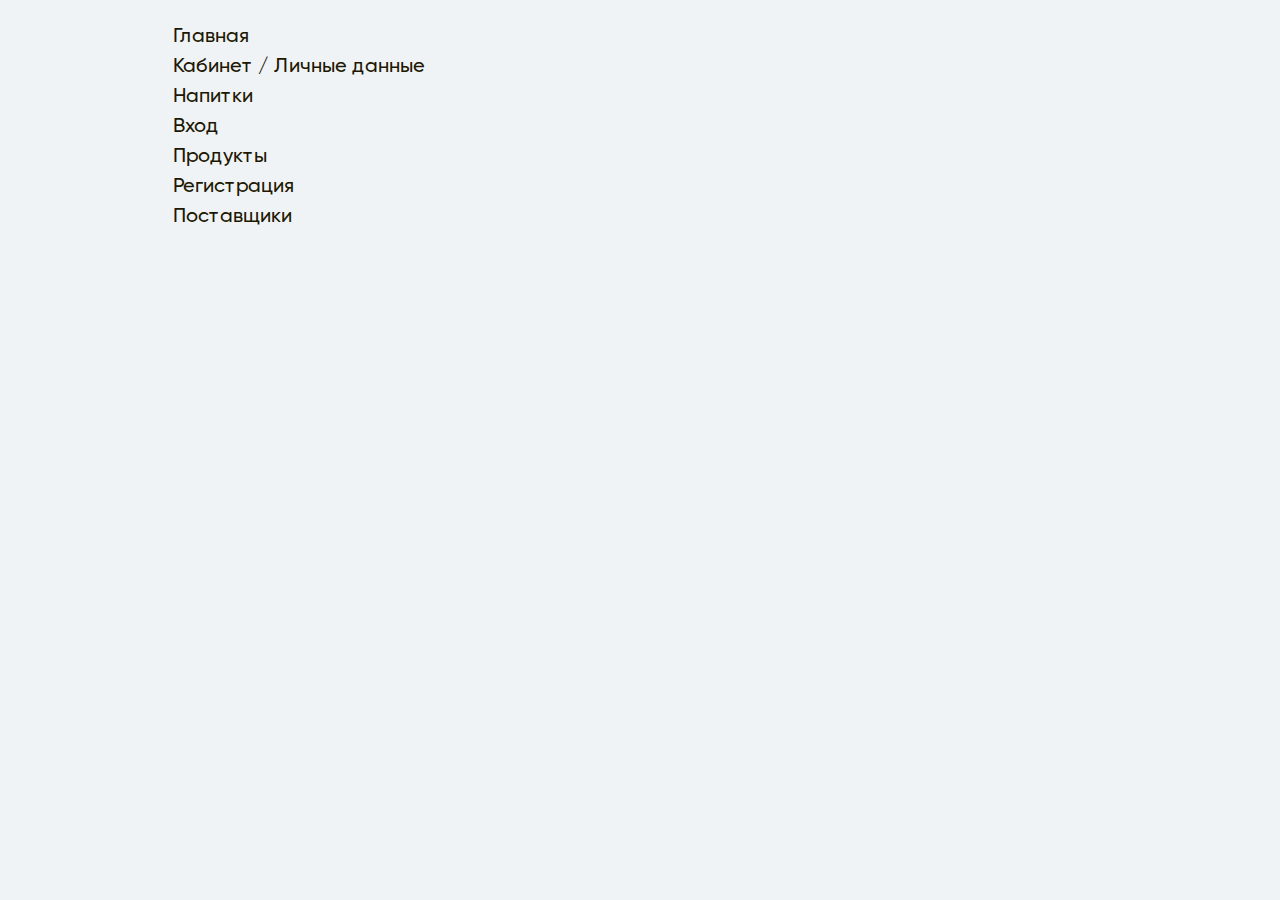
==== commit 9192dbb6: "home page" ====
--- a/index.html
+++ b/index.html
@@ -10,895 +10,20 @@
 		<meta name="twitter:card" content="summary_large_image">
 		<meta name="twitter:title" content="Ingredients">
 		<title>Ingredients</title>
-		<link rel="stylesheet" href="./css/main.css?v=1682098332816">
+		<link rel="stylesheet" href="./css/main.css?v=1682509185843">
 	</head>
 	<body>
-		<header class="header">
-			<div class="container">
-				<div class="header__top"><a class="logo" href="#"><img src="images/logo.svg" alt="logo"></a>
-					<form class="localizer">
-						<select name="lang">
-							<option value="ru" selected>Ru</option>
-							<option value="en">En</option>
-						</select>
-					</form>
-					<div class="header__links"><a href="#">О нас</a><a href="#">Сотрудничество</a></div><a class="btn feedback" type="button">Связаться с нами</a>
-					<div class="header__setup"><a class="icon" href="#"><svg width="24" height="24" viewBox="0 0 24 24" fill="none" xmlns="http://www.w3.org/2000/svg">
-	<path	d="M7.5 3.41895C4.4625 3.41895 2 5.88145 2 8.91895C2 14.4189 8.5 19.4189 12 20.5819C15.5 19.4189 22 14.4189 22 8.91895C22 5.88145 19.5375 3.41895 16.5 3.41895C14.64 3.41895 12.995 4.34245 12 5.75595C11.4928 5.03355 10.8191 4.44399 10.0358 4.03719C9.25245 3.63039 8.38265 3.41832 7.5 3.41895Z" fill="#BBCBD0" />
-</svg></a><a class="icon" href="#"><svg width="24" height="24" viewBox="0 0 24 24" fill="none" xmlns="http://www.w3.org/2000/svg">
-	<path d="M21.6602 10.44L20.6802 14.62C19.8402 18.23 18.1802 19.69 15.0602 19.39C14.5602 19.35 14.0202 19.26 13.4402 19.12L11.7602 18.72C7.59018 17.73 6.30018 15.67 7.28018 11.49L8.26018 7.30001C8.46018 6.45001 8.70018 5.71001 9.00018 5.10001C10.1702 2.68001 12.1602 2.03001 15.5002 2.82001L17.1702 3.21001C21.3602 4.19001 22.6402 6.26001 21.6602 10.44Z" fill="#BBCBD0" stroke="#BBCBD0" stroke-linecap="round" stroke-linejoin="round"/>
-	<path d="M15.0599 19.3901C14.4399 19.8101 13.6599 20.1601 12.7099 20.4701L11.1299 20.9901C7.15985 22.2701 5.06985 21.2001 3.77985 17.2301L2.49985 13.2801C1.21985 9.3101 2.27985 7.2101 6.24985 5.9301L7.82985 5.4101C8.23985 5.2801 8.62985 5.1701 8.99985 5.1001C8.69985 5.7101 8.45985 6.4501 8.25985 7.3001L7.27985 11.4901C6.29985 15.6701 7.58985 17.7301 11.7599 18.7201L13.4399 19.1201C14.0199 19.2601 14.5599 19.3501 15.0599 19.3901Z" fill="#BBCBD0" stroke="white" stroke-linecap="round" stroke-linejoin="round"/>
-	<path d="M12.6401 8.52979L17.4901 9.75979" stroke="white" stroke-linecap="round" stroke-linejoin="round"/>
-	<path d="M11.6602 12.3999L14.5602 13.1399" stroke="white" stroke-linecap="round" stroke-linejoin="round"/>
-</svg></a><a class="icon" href="#"><svg width="24" height="24" viewBox="0 0 24 24" fill="none" xmlns="http://www.w3.org/2000/svg">
-	<path d="M19.3399 14.49L18.3399 12.83C18.1299 12.46 17.9399 11.76 17.9399 11.35V8.82C17.9399 6.47 16.5599 4.44 14.5699 3.49C14.0499 2.57 13.0899 2 11.9899 2C10.8999 2 9.91994 2.59 9.39994 3.52C7.44994 4.49 6.09994 6.5 6.09994 8.82V11.35C6.09994 11.76 5.90994 12.46 5.69994 12.82L4.68994 14.49C4.28994 15.16 4.19994 15.9 4.44994 16.58C4.68994 17.25 5.25994 17.77 5.99994 18.02C7.93994 18.68 9.97994 19 12.0199 19C14.0599 19 16.0999 18.68 18.0399 18.03C18.7399 17.8 19.2799 17.27 19.5399 16.58C19.7999 15.89 19.7299 15.13 19.3399 14.49Z" fill="#BBCBD0"/>
-	<path d="M14.8297 20.01C14.4097 21.17 13.2997 22 11.9997 22C11.2097 22 10.4297 21.68 9.87969 21.11C9.55969 20.81 9.31969 20.41 9.17969 20C9.30969 20.02 9.43969 20.03 9.57969 20.05C9.80969 20.08 10.0497 20.11 10.2897 20.13C10.8597 20.18 11.4397 20.21 12.0197 20.21C12.5897 20.21 13.1597 20.18 13.7197 20.13C13.9297 20.11 14.1397 20.1 14.3397 20.07C14.4997 20.05 14.6597 20.03 14.8297 20.01Z" fill="#BBCBD0"/>
-</svg></a><a class="icon" href="#"><svg width="24" height="24" viewBox="0 0 24 24" fill="none" xmlns="http://www.w3.org/2000/svg">
-	<path d="M11.7105 9.42864C11.6236 9.41994 11.5194 9.41994 11.4238 9.42864C9.35625 9.35907 7.71436 7.66314 7.71436 5.57585C7.71436 3.44507 9.43443 1.71436 11.5715 1.71436C13.6999 1.71436 15.4286 3.44507 15.4286 5.57585C15.42 7.66314 13.7781 9.35907 11.7105 9.42864Z" fill="#BBCBD0"/>
-	<path d="M6.22458 14.2213C3.63933 15.8317 3.63933 18.4561 6.22458 20.0565C9.16237 21.8856 13.9803 21.8856 16.9181 20.0565C19.5034 18.4461 19.5034 15.8218 16.9181 14.2213C13.991 12.4021 9.17306 12.4021 6.22458 14.2213Z" fill="#BBCBD0"/>
-</svg>	</a></div>
-				</div>
-				<div class="header__bottom">
-					<nav class="nav">
-						<ul class="nav__list">
-							<li class="nav__item"><a href="#">О проекте</a></li>
-							<li class="nav__item"><a class="drop_btn" type="#">Материалы</a>
-								<div class="drop">
-									<div class="drop_content"><a class="drop__title" href="#">Материалы</a>
-										<ul class="nav__list_drop">
-											<li><a href="#">Подраздел 1</a></li>
-											<li><a href="#">Подраздел 2</a></li>
-											<li><a href="#">Подраздел 3 с длинным названием</a></li>
-											<li><a href="#">Подраздел 4</a></li>
-										</ul>
-									</div>
-								</div>
-							</li>
-							<li class="nav__item"><a class="drop_btn" type="#">Инновации</a>
-								<div class="drop">
-									<div class="drop_content"><a class="drop__title" href="#">Инновации</a>
-										<ul class="nav__list_drop">
-											<li><a href="#">Подраздел 1</a></li>
-											<li><a href="#">Подраздел 3 с длинным названием</a></li>
-											<li><a href="#">Подраздел 2</a></li>
-											<li><a href="#">Подраздел 4</a></li>
-										</ul>
-									</div>
-								</div>
-							</li>
-							<li class="nav__item"><a class="drop_btn" type="#">Технологии</a>
-								<div class="drop">
-									<div class="drop_content"><a class="drop__title" href="#">Технологии</a>
-										<ul class="nav__list_drop">
-											<li><a href="#">Подраздел 3 с длинным названием</a></li>
-											<li><a href="#">Подраздел 1</a></li>
-											<li><a href="#">Подраздел 2</a></li>
-											<li><a href="#">Подраздел 4</a></li>
-										</ul>
-									</div>
-								</div>
-							</li>
-							<li class="nav__item"><a href="#">Поставщики</a></li>
-						</ul>
-					</nav>
-					<button class="search_open" type="button"><svg width="24" height="24" viewBox="0 0 24 24" fill="none" xmlns="http://www.w3.org/2000/svg">
-	<path d="M11.5 21C16.7467 21 21 16.7467 21 11.5C21 6.25329 16.7467 2 11.5 2C6.25329 2 2 6.25329 2 11.5C2 16.7467 6.25329 21 11.5 21Z" stroke="#292D32" stroke-width="1.5" stroke-linecap="round" stroke-linejoin="round" fill="none"/>
-	<path d="M22 22L20 20" stroke="#292D32" stroke-width="1.5" stroke-linecap="round" stroke-linejoin="round"/>
-</svg>
-					</button>
-				</div>
-			</div>
-		</header>
-		<main>
-			<section class="banner" style="background-image:url(images/banner/banner_bg.jpg)">
-				<div class="container">
-					<div class="banner__title"><span>Маркетплейс</span> материалов, инноваций и новых технологий</div>
-					<div class="banner__subtitle">Находите лучшие предложения <br> или размещайте собственные позиции</div>
-					<div class="banner__info"><span>1200+ </span>позиций</div>
-					<div class="banner__inner">
-						<form class="search">
-							<div class="search__filter">
-								<select name="search">
-									<option value="0" selected>Все категории</option>
-									<option value="1">Категория 1</option>
-									<option value="2">Категория 2</option>
-									<option value="3">Категория 3</option>
-								</select>
-							</div>
-							<div class="search__inner">
-								<label><svg width="24" height="24" viewBox="0 0 24 24" fill="none" xmlns="http://www.w3.org/2000/svg">
-	<path d="M11.5 21C16.7467 21 21 16.7467 21 11.5C21 6.25329 16.7467 2 11.5 2C6.25329 2 2 6.25329 2 11.5C2 16.7467 6.25329 21 11.5 21Z" stroke="#BBCBD0" stroke-width="1.5" stroke-linecap="round" stroke-linejoin="round" fill="none"/>
-	<path d="M22 22L20 20" stroke="#BBCBD0" stroke-width="1.5" stroke-linecap="round" stroke-linejoin="round"/>
-</svg>
-									<input type="text" placeholder="Название ингредиента">
-								</label>
-								<button type="submit"><svg width="16" height="16" viewBox="0 0 16 16" fill="none" xmlns="http://www.w3.org/2000/svg">
-	<path d="M15 1L1 15M15 1V14M15 1H2" stroke="white" stroke-width="2"/>
-</svg>
-								</button>
-							</div>
-						</form>
-					</div>
-				</div>
-			</section>
-			<section class="section switcher materials">
-				<div class="lines"><img src="images/lines.svg" alt="lines.svg"></div>
-				<div class="container">
-					<div class="section__top">
-						<div class="section__title">Материалы и технологии</div>
-						<div class="switcher__control">
-							<button class="btn switcher__btn active" type="button">Материалы</button>
-							<button class="btn switcher__btn" type="button">Технологии</button>
-						</div>
-					</div>
-					<div class="switcher__container">
-						<div class="switcher__content active">
-							<div class="swiper_shadow swiper_2slides">
-								<div class="swiper swiper_tiles swiper_materials swiper_materials_1">
-									<div class="swiper_control">
-										<div class="swiper-button-prev"></div>
-										<div class="swiper-button-next"></div>
-										<div class="swiper-pagination"></div>
-									</div>
-									<div class="swiper-wrapper">
-										<div class="swiper-slide">
-											<div class="tiles">
-												<div class="tile gradient_border tile_wide">
-													<div class="tile__img"><img src="images/materials/tile_bg_1.png" alt=""></div>
-													<div class="tile__inner">
-														<div class="tile__icon"><svg width="24" height="24" viewBox="0 0 24 24" fill="none" xmlns="http://www.w3.org/2000/svg">
-	<path d="M20.8899 13V14H20.0199C19.2799 14 18.6799 14.6 18.6799 15.35V15.65C18.6799 16.4 18.0799 17 17.3299 17C16.5899 17 15.9899 16.4 15.9899 15.65V15.35C15.9899 14.6 15.3799 14 14.6399 14C13.8999 14 13.2999 14.6 13.2999 15.35V15.65C13.2999 16.4 12.6899 17 11.9499 17C11.2099 17 10.5999 16.4 10.5999 15.65V15.35C10.5999 14.6 9.99986 14 9.25986 14C8.51986 14 7.90986 14.6 7.90986 15.35V15.65C7.90986 16.4 7.30986 17 6.56986 17C5.81986 17 5.21986 16.4 5.21986 15.65V15.33C5.21986 14.59 4.62986 13.99 3.89986 13.98H3.10986V13C3.10986 11.62 4.14986 10.45 5.55986 10.11C5.83986 10.04 6.12986 10 6.43986 10H17.5599C17.8699 10 18.1599 10.04 18.4399 10.11C19.8499 10.45 20.8899 11.62 20.8899 13Z" fill="#BBCBD0"/>
-	<path d="M18.4401 7.17V8.58C18.1501 8.52 17.8601 8.5 17.5601 8.5H6.44006C6.14006 8.5 5.85006 8.53 5.56006 8.59V7.17C5.56006 5.97 6.64006 5 7.98006 5H16.0201C17.3601 5 18.4401 5.97 18.4401 7.17Z" fill="#BBCBD0"/>
-	<path d="M8.75 3.5499V5.0099H7.98C7.72 5.0099 7.48 5.0399 7.25 5.0999V3.5499C7.25 3.1999 7.59 2.8999 8 2.8999C8.41 2.8999 8.75 3.1999 8.75 3.5499Z" fill="#BBCBD0"/>
-	<path d="M16.75 3.33008V5.10008C16.52 5.03008 16.28 5.00008 16.02 5.00008H15.25V3.33008C15.25 2.92008 15.59 2.58008 16 2.58008C16.41 2.58008 16.75 2.92008 16.75 3.33008Z" fill="#BBCBD0"/>
-	<path d="M12.75 2.82V5H11.25V2.82C11.25 2.37 11.59 2 12 2C12.41 2 12.75 2.37 12.75 2.82Z" fill="#BBCBD0"/>
-	<path d="M22 21.25C22 21.66 21.66 22 21.25 22H2.75C2.34 22 2 21.66 2 21.25C2 20.84 2.34 20.5 2.75 20.5H3.11V15.48H3.72V15.55C3.72 16.89 4.6 18.13 5.91 18.42C6.93 18.66 7.9 18.33 8.56 17.68C8.94 17.3 9.56 17.29 9.94 17.67C10.46 18.18 11.17 18.5 11.95 18.5C12.73 18.5 13.44 18.19 13.96 17.67C14.34 17.3 14.95 17.3 15.34 17.68C15.99 18.33 16.96 18.66 17.99 18.42C19.3 18.13 20.18 16.89 20.18 15.55V15.5H20.89V20.5H21.25C21.66 20.5 22 20.84 22 21.25Z" fill="#BBCBD0"/>
-</svg>
-														</div>
-														<div class="tile__title">Продукты питания</div>
-														<div class="tile__info">120 товаров</div>
-													</div>
-												</div>
-												<div class="tile gradient_border">
-													<div class="tile__img"><img src="images/materials/tile_bg_1.png" alt=""></div>
-													<div class="tile__inner">
-														<div class="tile__icon"><svg width="24" height="24" viewBox="0 0 24 24" fill="none" xmlns="http://www.w3.org/2000/svg">
-	<path d="M14.2202 15.0001L14.2202 20.0801C14.2202 20.6901 14.5302 21.2501 15.0502 21.5701C15.5602 21.8901 16.1702 21.9201 16.7102 21.6601C19.2302 20.4301 21.2102 18.2101 22.1402 15.5701C22.2002 15.3901 22.2402 15.1901 22.2402 15.0001C22.2402 14.6501 22.1302 14.3001 21.9202 14.0001C21.5902 13.5301 21.0502 13.2501 20.4802 13.2501L15.9802 13.2401C15.5102 13.2401 15.0702 13.4201 14.7402 13.7501C14.4102 14.0901 14.2202 14.5301 14.2202 15.0001Z" fill="#BBCBD0"/>
-	<path d="M9.6 1.52007C4.68 2.64007 1.25 6.95007 1.25 12.0001C1.25 17.0501 4.68 21.3601 9.6 22.4801C10.12 22.6001 10.65 22.4801 11.07 22.1401C11.49 21.8001 11.73 21.3001 11.73 20.7601L11.73 3.23007C11.73 2.69007 11.49 2.19007 11.07 1.85007C10.65 1.52007 10.11 1.40007 9.6 1.52007Z" fill="#BBCBD0"/>
-	<path d="M14.2698 3.94L14.2598 9C14.2598 9.47 14.4398 9.91 14.7698 10.24C15.0998 10.57 15.5398 10.75 16.0098 10.75L20.4898 10.74C21.0598 10.74 21.5998 10.46 21.9298 9.99C22.1398 9.69 22.2498 9.34 22.2498 8.99C22.2498 8.8 22.2198 8.61 22.1498 8.43C21.2298 5.81 19.2598 3.59 16.7698 2.36C16.2398 2.1 15.6198 2.13 15.1198 2.44C14.5798 2.77 14.2698 3.33 14.2698 3.94Z" fill="#BBCBD0"/>
-</svg>
-														</div>
-														<div class="tile__title">Корма для животных</div>
-														<div class="tile__info">120 товаров</div>
-													</div>
-												</div>
-												<div class="tile gradient_border">
-													<div class="tile__img"><img src="images/materials/tile_bg_1.png" alt=""></div>
-													<div class="tile__inner">
-														<div class="tile__icon"><svg width="22" height="22" viewBox="0 0 22 22" fill="none" xmlns="http://www.w3.org/2000/svg">
-	<path d="M19.5 15.25V6.25C20.69 5.75 21.5 4.58 21.5 3.25C21.5 1.46 20.04 0 18.25 0C16.93 0 15.75 0.81 15.25 2H6.25C5.75 0.81 4.58 0 3.25 0C1.46 0 0 1.46 0 3.25C0 4.57 0.81 5.75 2 6.25V15.25C0.81 15.75 0 16.92 0 18.25C0 20.04 1.46 21.5 3.25 21.5C4.57 21.5 5.75 20.69 6.25 19.5H15.25C15.75 20.69 16.92 21.5 18.25 21.5C20.04 21.5 21.5 20.04 21.5 18.25C21.5 16.93 20.69 15.75 19.5 15.25ZM17.91 15.02C17.8 15.03 17.7 15.05 17.59 15.07C17.32 15.12 17.06 15.21 16.81 15.34C16.75 15.37 16.69 15.4 16.63 15.44C16.13 15.72 15.72 16.13 15.44 16.63C15.4 16.69 15.37 16.75 15.34 16.81C15.21 17.06 15.12 17.32 15.07 17.59C15.05 17.7 15.03 17.8 15.02 17.91C15.01 17.94 15.01 17.97 15.01 18H6.49C6.47 17.75 6.42 17.51 6.35 17.28C6.33 17.2 6.3 17.11 6.26 17.03C6.23 16.96 6.2 16.89 6.16 16.81C6.13 16.75 6.1 16.69 6.06 16.63C5.78 16.13 5.37 15.72 4.87 15.44C4.81 15.4 4.75 15.37 4.69 15.34C4.61 15.3 4.54 15.27 4.47 15.24C4.39 15.2 4.3 15.17 4.22 15.15C3.99 15.08 3.75 15.03 3.5 15.01V6.49C3.76 6.47 4 6.42 4.24 6.34C4.33 6.32 4.43 6.28 4.52 6.24C4.57 6.22 4.63 6.19 4.69 6.16C4.75 6.13 4.81 6.1 4.87 6.06C5.37 5.78 5.78 5.37 6.06 4.87C6.1 4.81 6.13 4.75 6.16 4.69C6.19 4.63 6.22 4.57 6.24 4.52C6.28 4.43 6.32 4.33 6.34 4.24C6.42 4 6.47 3.76 6.49 3.5H15.01C15.03 3.77 15.08 4.02 15.17 4.27C15.19 4.35 15.22 4.44 15.26 4.52C15.28 4.58 15.31 4.63 15.34 4.69C15.37 4.75 15.4 4.81 15.44 4.87C15.72 5.37 16.13 5.78 16.63 6.06C16.69 6.1 16.75 6.13 16.81 6.16C16.87 6.19 16.92 6.22 16.98 6.24C17.06 6.28 17.15 6.31 17.23 6.33C17.48 6.42 17.73 6.47 18 6.49V15.01C17.97 15.01 17.94 15.01 17.91 15.02Z" fill="#BBCBD0"/>
-</svg>
-														</div>
-														<div class="tile__title">Функциональные ингредиенты</div>
-														<div class="tile__info">120 товаров</div>
-													</div>
-												</div>
-											</div>
-										</div>
-										<div class="swiper-slide">
-											<div class="tiles">
-												<div class="tile gradient_border">
-													<div class="tile__img"><img src="images/materials/tile_bg_1.png" alt=""></div>
-													<div class="tile__inner">
-														<div class="tile__icon"><svg width="24" height="24" viewBox="0 0 24 24" fill="none" xmlns="http://www.w3.org/2000/svg">
-	<path d="M21.8098 3.94009C20.4998 7.21009 17.5098 11.4801 14.6598 14.2701C14.2498 11.6901 12.1898 9.67009 9.58984 9.31009C12.3898 6.45009 16.6898 3.42009 19.9698 2.10009C20.5498 1.88009 21.1298 2.05009 21.4898 2.41009C21.8698 2.79009 22.0498 3.36009 21.8098 3.94009Z" fill="#BBCBD0"/>
-	<path d="M13.7801 15.09C13.5801 15.26 13.3801 15.43 13.1801 15.59L11.3901 17.02C11.3901 16.99 11.3801 16.95 11.3801 16.91C11.2401 15.84 10.7401 14.85 9.93012 14.04C9.11012 13.22 8.09012 12.72 6.97012 12.58C6.94012 12.58 6.90012 12.57 6.87012 12.57L8.32012 10.74C8.46012 10.56 8.61012 10.39 8.77012 10.21L9.45012 10.3C11.6001 10.6 13.3301 12.29 13.6701 14.43L13.7801 15.09Z" fill="#BBCBD0"/>
-	<path d="M10.4298 17.6198C10.4298 18.7198 10.0098 19.7698 9.20976 20.5598C8.59976 21.1798 7.77977 21.5998 6.77977 21.7198L4.32976 21.9898C2.98976 22.1398 1.83976 20.9898 1.98976 19.6398L2.25976 17.1798C2.49976 14.9898 4.32976 13.5898 6.26976 13.5498C6.45976 13.5398 6.66976 13.5498 6.86976 13.5698C7.71976 13.6798 8.53976 14.0698 9.22976 14.7498C9.89976 15.4198 10.2798 16.2098 10.3898 17.0398C10.4098 17.2398 10.4298 17.4298 10.4298 17.6198Z" fill="#BBCBD0"/>
-</svg>
-														</div>
-														<div class="tile__title">Косметика</div>
-														<div class="tile__info">120 товаров</div>
-													</div>
-												</div>
-												<div class="tile gradient_border">
-													<div class="tile__img"><img src="images/materials/tile_bg_1.png" alt=""></div>
-													<div class="tile__inner">
-														<div class="tile__icon"><svg width="24" height="24" viewBox="0 0 24 24" fill="none" xmlns="http://www.w3.org/2000/svg">
-	<path fill-rule="evenodd" clip-rule="evenodd" d="M12 5.52422L12.765 4.70229C14.8777 2.43257 18.3029 2.43257 20.4155 4.70229C22.0637 6.47297 22.426 9.10191 21.5026 11.25H16C15.7492 11.25 15.5151 11.3753 15.376 11.584L14 13.6479L10.624 8.58397C10.4849 8.37533 10.2508 8.25 10 8.25C9.74924 8.25 9.51506 8.37533 9.37596 8.58397L7.59861 11.25H2.49736C1.57397 9.10191 1.93634 6.47296 3.58447 4.70229C5.69709 2.43257 9.12233 2.43257 11.235 4.70229L12 5.52422ZM3.43099 12.75C3.48085 12.8081 3.532 12.8653 3.58447 12.9217L10.4699 20.3191C11.3149 21.227 12.685 21.227 13.5301 20.3191L20.4155 12.9217C20.468 12.8653 20.5192 12.8081 20.569 12.75H16.4014L14.624 15.416C14.4849 15.6247 14.2508 15.75 14 15.75C13.7492 15.75 13.5151 15.6247 13.376 15.416L10 10.3521L8.62404 12.416C8.48494 12.6247 8.25076 12.75 8 12.75H3.43099Z" fill="#BBCBD0"/>
-</svg>	
-														</div>
-														<div class="tile__title">Лекарства и БАДЫ</div>
-														<div class="tile__info">120 товаров</div>
-													</div>
-												</div>
-												<div class="tile gradient_border tile_wide">
-													<div class="tile__img"><img src="images/materials/tile_bg_1.png" alt=""></div>
-													<div class="tile__inner">
-														<div class="tile__icon"><svg width="24" height="24" viewBox="0 0 24 24" fill="none" xmlns="http://www.w3.org/2000/svg">
-	<path d="M12 18.75C11.59 18.75 11.25 18.41 11.25 18V17C11.25 16.59 11.59 16.25 12 16.25C12.41 16.25 12.75 16.59 12.75 17V18C12.75 18.41 12.41 18.75 12 18.75Z" fill="#BBCBD0"/>
-	<path d="M12 22.75C11.59 22.75 11.25 22.41 11.25 22V21C11.25 20.59 11.59 20.25 12 20.25C12.41 20.25 12.75 20.59 12.75 21V22C12.75 22.41 12.41 22.75 12 22.75Z" fill="#BBCBD0"/>
-	<path d="M2.0001 22.7501C1.9401 22.7501 1.8801 22.7401 1.8201 22.7301C1.4201 22.6301 1.1701 22.2201 1.2701 21.8201L2.2701 17.8201C2.3701 17.4201 2.7701 17.1701 3.1801 17.2701C3.5801 17.3701 3.8301 17.7801 3.7301 18.1801L2.7301 22.1801C2.6401 22.5201 2.3401 22.7501 2.0001 22.7501Z" fill="#BBCBD0"/>
-	<path d="M21.7526 22.5026C21.4126 22.5026 21.1126 22.2726 21.0226 21.9326L20.0226 17.9326C19.9226 17.5326 20.1626 17.1226 20.5726 17.0226C20.9726 16.9226 21.3826 17.1626 21.4826 17.5726L22.4826 21.5726C22.5826 21.9726 22.3426 22.3826 21.9326 22.4826C21.8726 22.4926 21.8126 22.5026 21.7526 22.5026Z" fill="#BBCBD0"/>
-	<path d="M19.1402 5.3C19.1402 5.6 18.8902 5.84 18.6002 5.84H5.53023C5.23023 5.84 4.99023 5.59 4.99023 5.3C4.99023 5 5.24023 4.76 5.53023 4.76H6.27023L6.55023 3.45C6.81023 2.17 7.35023 1 9.51023 1H14.6002C16.7602 1 17.3102 2.17 17.5702 3.44L17.8502 4.75H18.5902C18.8902 4.75 19.1402 5 19.1402 5.3Z" fill="#BBCBD0"/>
-	<path d="M19.4501 9.40018C19.3401 8.20018 19.0201 6.93018 16.6901 6.93018H7.43014C5.10014 6.93018 4.79014 8.21018 4.67014 9.40018L4.26014 13.8202C4.21014 14.3702 4.39014 14.9202 4.77014 15.3402C5.16014 15.7602 5.70014 16.0002 6.28014 16.0002H7.64014C8.82014 16.0002 9.04014 15.3302 9.19014 14.8802L9.34014 14.4402C9.51014 13.9402 9.55014 13.8202 10.2001 13.8202H13.9201C14.5701 13.8202 14.5901 13.8902 14.7801 14.4402L14.9301 14.8802C15.0701 15.3302 15.3001 16.0002 16.4701 16.0002H17.8301C18.4001 16.0002 18.9501 15.7602 19.3401 15.3402C19.7201 14.9302 19.9001 14.3702 19.8501 13.8202L19.4501 9.40018ZM9.88014 10.9202H7.71014C7.41014 10.9202 7.17014 10.6702 7.17014 10.3802C7.17014 10.0902 7.42014 9.84018 7.71014 9.84018H9.89014C10.1901 9.84018 10.4301 10.0902 10.4301 10.3802C10.4301 10.6702 10.1801 10.9202 9.88014 10.9202ZM16.4101 10.9202H14.2301C13.9301 10.9202 13.6901 10.6702 13.6901 10.3802C13.6901 10.0902 13.9401 9.84018 14.2301 9.84018H16.4101C16.7101 9.84018 16.9501 10.0902 16.9501 10.3802C16.9501 10.6702 16.7101 10.9202 16.4101 10.9202Z" fill="#BBCBD0"/>
-</svg>	
-														</div>
-														<div class="tile__title">Сельское хозяйство</div>
-														<div class="tile__info">120 товаров</div>
-													</div>
-												</div>
-											</div>
-										</div>
-										<div class="swiper-slide">
-											<div class="tiles">
-												<div class="tile gradient_border">
-													<div class="tile__img"><img src="images/materials/tile_bg_1.png" alt=""></div>
-													<div class="tile__inner">
-														<div class="tile__icon"><svg width="24" height="24" viewBox="0 0 24 24" fill="none" xmlns="http://www.w3.org/2000/svg">
-	<path d="M14.2202 15.0001L14.2202 20.0801C14.2202 20.6901 14.5302 21.2501 15.0502 21.5701C15.5602 21.8901 16.1702 21.9201 16.7102 21.6601C19.2302 20.4301 21.2102 18.2101 22.1402 15.5701C22.2002 15.3901 22.2402 15.1901 22.2402 15.0001C22.2402 14.6501 22.1302 14.3001 21.9202 14.0001C21.5902 13.5301 21.0502 13.2501 20.4802 13.2501L15.9802 13.2401C15.5102 13.2401 15.0702 13.4201 14.7402 13.7501C14.4102 14.0901 14.2202 14.5301 14.2202 15.0001Z" fill="#BBCBD0"/>
-	<path d="M9.6 1.52007C4.68 2.64007 1.25 6.95007 1.25 12.0001C1.25 17.0501 4.68 21.3601 9.6 22.4801C10.12 22.6001 10.65 22.4801 11.07 22.1401C11.49 21.8001 11.73 21.3001 11.73 20.7601L11.73 3.23007C11.73 2.69007 11.49 2.19007 11.07 1.85007C10.65 1.52007 10.11 1.40007 9.6 1.52007Z" fill="#BBCBD0"/>
-	<path d="M14.2698 3.94L14.2598 9C14.2598 9.47 14.4398 9.91 14.7698 10.24C15.0998 10.57 15.5398 10.75 16.0098 10.75L20.4898 10.74C21.0598 10.74 21.5998 10.46 21.9298 9.99C22.1398 9.69 22.2498 9.34 22.2498 8.99C22.2498 8.8 22.2198 8.61 22.1498 8.43C21.2298 5.81 19.2598 3.59 16.7698 2.36C16.2398 2.1 15.6198 2.13 15.1198 2.44C14.5798 2.77 14.2698 3.33 14.2698 3.94Z" fill="#BBCBD0"/>
-</svg>
-														</div>
-														<div class="tile__title">Корма для животных</div>
-														<div class="tile__info">120 товаров</div>
-													</div>
-												</div>
-												<div class="tile gradient_border">
-													<div class="tile__img"><img src="images/materials/tile_bg_1.png" alt=""></div>
-													<div class="tile__inner">
-														<div class="tile__icon"><svg width="22" height="22" viewBox="0 0 22 22" fill="none" xmlns="http://www.w3.org/2000/svg">
-	<path d="M19.5 15.25V6.25C20.69 5.75 21.5 4.58 21.5 3.25C21.5 1.46 20.04 0 18.25 0C16.93 0 15.75 0.81 15.25 2H6.25C5.75 0.81 4.58 0 3.25 0C1.46 0 0 1.46 0 3.25C0 4.57 0.81 5.75 2 6.25V15.25C0.81 15.75 0 16.92 0 18.25C0 20.04 1.46 21.5 3.25 21.5C4.57 21.5 5.75 20.69 6.25 19.5H15.25C15.75 20.69 16.92 21.5 18.25 21.5C20.04 21.5 21.5 20.04 21.5 18.25C21.5 16.93 20.69 15.75 19.5 15.25ZM17.91 15.02C17.8 15.03 17.7 15.05 17.59 15.07C17.32 15.12 17.06 15.21 16.81 15.34C16.75 15.37 16.69 15.4 16.63 15.44C16.13 15.72 15.72 16.13 15.44 16.63C15.4 16.69 15.37 16.75 15.34 16.81C15.21 17.06 15.12 17.32 15.07 17.59C15.05 17.7 15.03 17.8 15.02 17.91C15.01 17.94 15.01 17.97 15.01 18H6.49C6.47 17.75 6.42 17.51 6.35 17.28C6.33 17.2 6.3 17.11 6.26 17.03C6.23 16.96 6.2 16.89 6.16 16.81C6.13 16.75 6.1 16.69 6.06 16.63C5.78 16.13 5.37 15.72 4.87 15.44C4.81 15.4 4.75 15.37 4.69 15.34C4.61 15.3 4.54 15.27 4.47 15.24C4.39 15.2 4.3 15.17 4.22 15.15C3.99 15.08 3.75 15.03 3.5 15.01V6.49C3.76 6.47 4 6.42 4.24 6.34C4.33 6.32 4.43 6.28 4.52 6.24C4.57 6.22 4.63 6.19 4.69 6.16C4.75 6.13 4.81 6.1 4.87 6.06C5.37 5.78 5.78 5.37 6.06 4.87C6.1 4.81 6.13 4.75 6.16 4.69C6.19 4.63 6.22 4.57 6.24 4.52C6.28 4.43 6.32 4.33 6.34 4.24C6.42 4 6.47 3.76 6.49 3.5H15.01C15.03 3.77 15.08 4.02 15.17 4.27C15.19 4.35 15.22 4.44 15.26 4.52C15.28 4.58 15.31 4.63 15.34 4.69C15.37 4.75 15.4 4.81 15.44 4.87C15.72 5.37 16.13 5.78 16.63 6.06C16.69 6.1 16.75 6.13 16.81 6.16C16.87 6.19 16.92 6.22 16.98 6.24C17.06 6.28 17.15 6.31 17.23 6.33C17.48 6.42 17.73 6.47 18 6.49V15.01C17.97 15.01 17.94 15.01 17.91 15.02Z" fill="#BBCBD0"/>
-</svg>
-														</div>
-														<div class="tile__title">Функциональные ингредиенты</div>
-														<div class="tile__info">120 товаров</div>
-													</div>
-												</div>
-												<div class="tile gradient_border tile_wide">
-													<div class="tile__img"><img src="images/materials/tile_bg_1.png" alt=""></div>
-													<div class="tile__inner">
-														<div class="tile__icon"><svg width="24" height="24" viewBox="0 0 24 24" fill="none" xmlns="http://www.w3.org/2000/svg">
-	<path d="M20.8899 13V14H20.0199C19.2799 14 18.6799 14.6 18.6799 15.35V15.65C18.6799 16.4 18.0799 17 17.3299 17C16.5899 17 15.9899 16.4 15.9899 15.65V15.35C15.9899 14.6 15.3799 14 14.6399 14C13.8999 14 13.2999 14.6 13.2999 15.35V15.65C13.2999 16.4 12.6899 17 11.9499 17C11.2099 17 10.5999 16.4 10.5999 15.65V15.35C10.5999 14.6 9.99986 14 9.25986 14C8.51986 14 7.90986 14.6 7.90986 15.35V15.65C7.90986 16.4 7.30986 17 6.56986 17C5.81986 17 5.21986 16.4 5.21986 15.65V15.33C5.21986 14.59 4.62986 13.99 3.89986 13.98H3.10986V13C3.10986 11.62 4.14986 10.45 5.55986 10.11C5.83986 10.04 6.12986 10 6.43986 10H17.5599C17.8699 10 18.1599 10.04 18.4399 10.11C19.8499 10.45 20.8899 11.62 20.8899 13Z" fill="#BBCBD0"/>
-	<path d="M18.4401 7.17V8.58C18.1501 8.52 17.8601 8.5 17.5601 8.5H6.44006C6.14006 8.5 5.85006 8.53 5.56006 8.59V7.17C5.56006 5.97 6.64006 5 7.98006 5H16.0201C17.3601 5 18.4401 5.97 18.4401 7.17Z" fill="#BBCBD0"/>
-	<path d="M8.75 3.5499V5.0099H7.98C7.72 5.0099 7.48 5.0399 7.25 5.0999V3.5499C7.25 3.1999 7.59 2.8999 8 2.8999C8.41 2.8999 8.75 3.1999 8.75 3.5499Z" fill="#BBCBD0"/>
-	<path d="M16.75 3.33008V5.10008C16.52 5.03008 16.28 5.00008 16.02 5.00008H15.25V3.33008C15.25 2.92008 15.59 2.58008 16 2.58008C16.41 2.58008 16.75 2.92008 16.75 3.33008Z" fill="#BBCBD0"/>
-	<path d="M12.75 2.82V5H11.25V2.82C11.25 2.37 11.59 2 12 2C12.41 2 12.75 2.37 12.75 2.82Z" fill="#BBCBD0"/>
-	<path d="M22 21.25C22 21.66 21.66 22 21.25 22H2.75C2.34 22 2 21.66 2 21.25C2 20.84 2.34 20.5 2.75 20.5H3.11V15.48H3.72V15.55C3.72 16.89 4.6 18.13 5.91 18.42C6.93 18.66 7.9 18.33 8.56 17.68C8.94 17.3 9.56 17.29 9.94 17.67C10.46 18.18 11.17 18.5 11.95 18.5C12.73 18.5 13.44 18.19 13.96 17.67C14.34 17.3 14.95 17.3 15.34 17.68C15.99 18.33 16.96 18.66 17.99 18.42C19.3 18.13 20.18 16.89 20.18 15.55V15.5H20.89V20.5H21.25C21.66 20.5 22 20.84 22 21.25Z" fill="#BBCBD0"/>
-</svg>
-														</div>
-														<div class="tile__title">Продукты питания</div>
-														<div class="tile__info">120 товаров</div>
-													</div>
-												</div>
-											</div>
-										</div>
-										<div class="swiper-slide">
-											<div class="tiles">
-												<div class="tile gradient_border tile_wide">
-													<div class="tile__img"><img src="images/materials/tile_bg_1.png" alt=""></div>
-													<div class="tile__inner">
-														<div class="tile__icon"><svg width="24" height="24" viewBox="0 0 24 24" fill="none" xmlns="http://www.w3.org/2000/svg">
-	<path d="M12 18.75C11.59 18.75 11.25 18.41 11.25 18V17C11.25 16.59 11.59 16.25 12 16.25C12.41 16.25 12.75 16.59 12.75 17V18C12.75 18.41 12.41 18.75 12 18.75Z" fill="#BBCBD0"/>
-	<path d="M12 22.75C11.59 22.75 11.25 22.41 11.25 22V21C11.25 20.59 11.59 20.25 12 20.25C12.41 20.25 12.75 20.59 12.75 21V22C12.75 22.41 12.41 22.75 12 22.75Z" fill="#BBCBD0"/>
-	<path d="M2.0001 22.7501C1.9401 22.7501 1.8801 22.7401 1.8201 22.7301C1.4201 22.6301 1.1701 22.2201 1.2701 21.8201L2.2701 17.8201C2.3701 17.4201 2.7701 17.1701 3.1801 17.2701C3.5801 17.3701 3.8301 17.7801 3.7301 18.1801L2.7301 22.1801C2.6401 22.5201 2.3401 22.7501 2.0001 22.7501Z" fill="#BBCBD0"/>
-	<path d="M21.7526 22.5026C21.4126 22.5026 21.1126 22.2726 21.0226 21.9326L20.0226 17.9326C19.9226 17.5326 20.1626 17.1226 20.5726 17.0226C20.9726 16.9226 21.3826 17.1626 21.4826 17.5726L22.4826 21.5726C22.5826 21.9726 22.3426 22.3826 21.9326 22.4826C21.8726 22.4926 21.8126 22.5026 21.7526 22.5026Z" fill="#BBCBD0"/>
-	<path d="M19.1402 5.3C19.1402 5.6 18.8902 5.84 18.6002 5.84H5.53023C5.23023 5.84 4.99023 5.59 4.99023 5.3C4.99023 5 5.24023 4.76 5.53023 4.76H6.27023L6.55023 3.45C6.81023 2.17 7.35023 1 9.51023 1H14.6002C16.7602 1 17.3102 2.17 17.5702 3.44L17.8502 4.75H18.5902C18.8902 4.75 19.1402 5 19.1402 5.3Z" fill="#BBCBD0"/>
-	<path d="M19.4501 9.40018C19.3401 8.20018 19.0201 6.93018 16.6901 6.93018H7.43014C5.10014 6.93018 4.79014 8.21018 4.67014 9.40018L4.26014 13.8202C4.21014 14.3702 4.39014 14.9202 4.77014 15.3402C5.16014 15.7602 5.70014 16.0002 6.28014 16.0002H7.64014C8.82014 16.0002 9.04014 15.3302 9.19014 14.8802L9.34014 14.4402C9.51014 13.9402 9.55014 13.8202 10.2001 13.8202H13.9201C14.5701 13.8202 14.5901 13.8902 14.7801 14.4402L14.9301 14.8802C15.0701 15.3302 15.3001 16.0002 16.4701 16.0002H17.8301C18.4001 16.0002 18.9501 15.7602 19.3401 15.3402C19.7201 14.9302 19.9001 14.3702 19.8501 13.8202L19.4501 9.40018ZM9.88014 10.9202H7.71014C7.41014 10.9202 7.17014 10.6702 7.17014 10.3802C7.17014 10.0902 7.42014 9.84018 7.71014 9.84018H9.89014C10.1901 9.84018 10.4301 10.0902 10.4301 10.3802C10.4301 10.6702 10.1801 10.9202 9.88014 10.9202ZM16.4101 10.9202H14.2301C13.9301 10.9202 13.6901 10.6702 13.6901 10.3802C13.6901 10.0902 13.9401 9.84018 14.2301 9.84018H16.4101C16.7101 9.84018 16.9501 10.0902 16.9501 10.3802C16.9501 10.6702 16.7101 10.9202 16.4101 10.9202Z" fill="#BBCBD0"/>
-</svg>	
-														</div>
-														<div class="tile__title">Сельское хозяйство</div>
-														<div class="tile__info">120 товаров</div>
-													</div>
-												</div>
-												<div class="tile gradient_border">
-													<div class="tile__img"><img src="images/materials/tile_bg_1.png" alt=""></div>
-													<div class="tile__inner">
-														<div class="tile__icon"><svg width="24" height="24" viewBox="0 0 24 24" fill="none" xmlns="http://www.w3.org/2000/svg">
-	<path d="M21.8098 3.94009C20.4998 7.21009 17.5098 11.4801 14.6598 14.2701C14.2498 11.6901 12.1898 9.67009 9.58984 9.31009C12.3898 6.45009 16.6898 3.42009 19.9698 2.10009C20.5498 1.88009 21.1298 2.05009 21.4898 2.41009C21.8698 2.79009 22.0498 3.36009 21.8098 3.94009Z" fill="#BBCBD0"/>
-	<path d="M13.7801 15.09C13.5801 15.26 13.3801 15.43 13.1801 15.59L11.3901 17.02C11.3901 16.99 11.3801 16.95 11.3801 16.91C11.2401 15.84 10.7401 14.85 9.93012 14.04C9.11012 13.22 8.09012 12.72 6.97012 12.58C6.94012 12.58 6.90012 12.57 6.87012 12.57L8.32012 10.74C8.46012 10.56 8.61012 10.39 8.77012 10.21L9.45012 10.3C11.6001 10.6 13.3301 12.29 13.6701 14.43L13.7801 15.09Z" fill="#BBCBD0"/>
-	<path d="M10.4298 17.6198C10.4298 18.7198 10.0098 19.7698 9.20976 20.5598C8.59976 21.1798 7.77977 21.5998 6.77977 21.7198L4.32976 21.9898C2.98976 22.1398 1.83976 20.9898 1.98976 19.6398L2.25976 17.1798C2.49976 14.9898 4.32976 13.5898 6.26976 13.5498C6.45976 13.5398 6.66976 13.5498 6.86976 13.5698C7.71976 13.6798 8.53976 14.0698 9.22976 14.7498C9.89976 15.4198 10.2798 16.2098 10.3898 17.0398C10.4098 17.2398 10.4298 17.4298 10.4298 17.6198Z" fill="#BBCBD0"/>
-</svg>
-														</div>
-														<div class="tile__title">Косметика</div>
-														<div class="tile__info">120 товаров</div>
-													</div>
-												</div>
-												<div class="tile gradient_border">
-													<div class="tile__img"><img src="images/materials/tile_bg_1.png" alt=""></div>
-													<div class="tile__inner">
-														<div class="tile__icon"><svg width="24" height="24" viewBox="0 0 24 24" fill="none" xmlns="http://www.w3.org/2000/svg">
-	<path fill-rule="evenodd" clip-rule="evenodd" d="M12 5.52422L12.765 4.70229C14.8777 2.43257 18.3029 2.43257 20.4155 4.70229C22.0637 6.47297 22.426 9.10191 21.5026 11.25H16C15.7492 11.25 15.5151 11.3753 15.376 11.584L14 13.6479L10.624 8.58397C10.4849 8.37533 10.2508 8.25 10 8.25C9.74924 8.25 9.51506 8.37533 9.37596 8.58397L7.59861 11.25H2.49736C1.57397 9.10191 1.93634 6.47296 3.58447 4.70229C5.69709 2.43257 9.12233 2.43257 11.235 4.70229L12 5.52422ZM3.43099 12.75C3.48085 12.8081 3.532 12.8653 3.58447 12.9217L10.4699 20.3191C11.3149 21.227 12.685 21.227 13.5301 20.3191L20.4155 12.9217C20.468 12.8653 20.5192 12.8081 20.569 12.75H16.4014L14.624 15.416C14.4849 15.6247 14.2508 15.75 14 15.75C13.7492 15.75 13.5151 15.6247 13.376 15.416L10 10.3521L8.62404 12.416C8.48494 12.6247 8.25076 12.75 8 12.75H3.43099Z" fill="#BBCBD0"/>
-</svg>	
-														</div>
-														<div class="tile__title">Лекарства и БАДЫ</div>
-														<div class="tile__info">120 товаров</div>
-													</div>
-												</div>
-											</div>
-										</div>
-									</div>
-								</div>
-							</div>
-						</div>
-						<div class="switcher__content">
-							<div class="swiper_shadow swiper_2slides">
-								<div class="swiper swiper_tiles swiper_materials swiper_materials_2">
-									<div class="swiper_control">
-										<div class="swiper-button-prev"></div>
-										<div class="swiper-button-next"></div>
-										<div class="swiper-pagination"></div>
-									</div>
-									<div class="swiper-wrapper">
-										<div class="swiper-slide">
-											<div class="tiles">
-												<div class="tile gradient_border">
-													<div class="tile__img"><img src="images/materials/tile_bg_1.png" alt=""></div>
-													<div class="tile__inner">
-														<div class="tile__icon"><svg width="24" height="24" viewBox="0 0 24 24" fill="none" xmlns="http://www.w3.org/2000/svg">
-	<path d="M14.2202 15.0001L14.2202 20.0801C14.2202 20.6901 14.5302 21.2501 15.0502 21.5701C15.5602 21.8901 16.1702 21.9201 16.7102 21.6601C19.2302 20.4301 21.2102 18.2101 22.1402 15.5701C22.2002 15.3901 22.2402 15.1901 22.2402 15.0001C22.2402 14.6501 22.1302 14.3001 21.9202 14.0001C21.5902 13.5301 21.0502 13.2501 20.4802 13.2501L15.9802 13.2401C15.5102 13.2401 15.0702 13.4201 14.7402 13.7501C14.4102 14.0901 14.2202 14.5301 14.2202 15.0001Z" fill="#BBCBD0"/>
-	<path d="M9.6 1.52007C4.68 2.64007 1.25 6.95007 1.25 12.0001C1.25 17.0501 4.68 21.3601 9.6 22.4801C10.12 22.6001 10.65 22.4801 11.07 22.1401C11.49 21.8001 11.73 21.3001 11.73 20.7601L11.73 3.23007C11.73 2.69007 11.49 2.19007 11.07 1.85007C10.65 1.52007 10.11 1.40007 9.6 1.52007Z" fill="#BBCBD0"/>
-	<path d="M14.2698 3.94L14.2598 9C14.2598 9.47 14.4398 9.91 14.7698 10.24C15.0998 10.57 15.5398 10.75 16.0098 10.75L20.4898 10.74C21.0598 10.74 21.5998 10.46 21.9298 9.99C22.1398 9.69 22.2498 9.34 22.2498 8.99C22.2498 8.8 22.2198 8.61 22.1498 8.43C21.2298 5.81 19.2598 3.59 16.7698 2.36C16.2398 2.1 15.6198 2.13 15.1198 2.44C14.5798 2.77 14.2698 3.33 14.2698 3.94Z" fill="#BBCBD0"/>
-</svg>
-														</div>
-														<div class="tile__title">Корма для животных 2</div>
-														<div class="tile__info">120 товаров</div>
-													</div>
-												</div>
-												<div class="tile gradient_border">
-													<div class="tile__img"><img src="images/materials/tile_bg_1.png" alt=""></div>
-													<div class="tile__inner">
-														<div class="tile__icon"><svg width="22" height="22" viewBox="0 0 22 22" fill="none" xmlns="http://www.w3.org/2000/svg">
-	<path d="M19.5 15.25V6.25C20.69 5.75 21.5 4.58 21.5 3.25C21.5 1.46 20.04 0 18.25 0C16.93 0 15.75 0.81 15.25 2H6.25C5.75 0.81 4.58 0 3.25 0C1.46 0 0 1.46 0 3.25C0 4.57 0.81 5.75 2 6.25V15.25C0.81 15.75 0 16.92 0 18.25C0 20.04 1.46 21.5 3.25 21.5C4.57 21.5 5.75 20.69 6.25 19.5H15.25C15.75 20.69 16.92 21.5 18.25 21.5C20.04 21.5 21.5 20.04 21.5 18.25C21.5 16.93 20.69 15.75 19.5 15.25ZM17.91 15.02C17.8 15.03 17.7 15.05 17.59 15.07C17.32 15.12 17.06 15.21 16.81 15.34C16.75 15.37 16.69 15.4 16.63 15.44C16.13 15.72 15.72 16.13 15.44 16.63C15.4 16.69 15.37 16.75 15.34 16.81C15.21 17.06 15.12 17.32 15.07 17.59C15.05 17.7 15.03 17.8 15.02 17.91C15.01 17.94 15.01 17.97 15.01 18H6.49C6.47 17.75 6.42 17.51 6.35 17.28C6.33 17.2 6.3 17.11 6.26 17.03C6.23 16.96 6.2 16.89 6.16 16.81C6.13 16.75 6.1 16.69 6.06 16.63C5.78 16.13 5.37 15.72 4.87 15.44C4.81 15.4 4.75 15.37 4.69 15.34C4.61 15.3 4.54 15.27 4.47 15.24C4.39 15.2 4.3 15.17 4.22 15.15C3.99 15.08 3.75 15.03 3.5 15.01V6.49C3.76 6.47 4 6.42 4.24 6.34C4.33 6.32 4.43 6.28 4.52 6.24C4.57 6.22 4.63 6.19 4.69 6.16C4.75 6.13 4.81 6.1 4.87 6.06C5.37 5.78 5.78 5.37 6.06 4.87C6.1 4.81 6.13 4.75 6.16 4.69C6.19 4.63 6.22 4.57 6.24 4.52C6.28 4.43 6.32 4.33 6.34 4.24C6.42 4 6.47 3.76 6.49 3.5H15.01C15.03 3.77 15.08 4.02 15.17 4.27C15.19 4.35 15.22 4.44 15.26 4.52C15.28 4.58 15.31 4.63 15.34 4.69C15.37 4.75 15.4 4.81 15.44 4.87C15.72 5.37 16.13 5.78 16.63 6.06C16.69 6.1 16.75 6.13 16.81 6.16C16.87 6.19 16.92 6.22 16.98 6.24C17.06 6.28 17.15 6.31 17.23 6.33C17.48 6.42 17.73 6.47 18 6.49V15.01C17.97 15.01 17.94 15.01 17.91 15.02Z" fill="#BBCBD0"/>
-</svg>
-														</div>
-														<div class="tile__title">Функциональные ингредиенты 2</div>
-														<div class="tile__info">120 товаров</div>
-													</div>
-												</div>
-												<div class="tile gradient_border tile_wide">
-													<div class="tile__img"><img src="images/materials/tile_bg_1.png" alt=""></div>
-													<div class="tile__inner">
-														<div class="tile__icon"><svg width="24" height="24" viewBox="0 0 24 24" fill="none" xmlns="http://www.w3.org/2000/svg">
-	<path d="M20.8899 13V14H20.0199C19.2799 14 18.6799 14.6 18.6799 15.35V15.65C18.6799 16.4 18.0799 17 17.3299 17C16.5899 17 15.9899 16.4 15.9899 15.65V15.35C15.9899 14.6 15.3799 14 14.6399 14C13.8999 14 13.2999 14.6 13.2999 15.35V15.65C13.2999 16.4 12.6899 17 11.9499 17C11.2099 17 10.5999 16.4 10.5999 15.65V15.35C10.5999 14.6 9.99986 14 9.25986 14C8.51986 14 7.90986 14.6 7.90986 15.35V15.65C7.90986 16.4 7.30986 17 6.56986 17C5.81986 17 5.21986 16.4 5.21986 15.65V15.33C5.21986 14.59 4.62986 13.99 3.89986 13.98H3.10986V13C3.10986 11.62 4.14986 10.45 5.55986 10.11C5.83986 10.04 6.12986 10 6.43986 10H17.5599C17.8699 10 18.1599 10.04 18.4399 10.11C19.8499 10.45 20.8899 11.62 20.8899 13Z" fill="#BBCBD0"/>
-	<path d="M18.4401 7.17V8.58C18.1501 8.52 17.8601 8.5 17.5601 8.5H6.44006C6.14006 8.5 5.85006 8.53 5.56006 8.59V7.17C5.56006 5.97 6.64006 5 7.98006 5H16.0201C17.3601 5 18.4401 5.97 18.4401 7.17Z" fill="#BBCBD0"/>
-	<path d="M8.75 3.5499V5.0099H7.98C7.72 5.0099 7.48 5.0399 7.25 5.0999V3.5499C7.25 3.1999 7.59 2.8999 8 2.8999C8.41 2.8999 8.75 3.1999 8.75 3.5499Z" fill="#BBCBD0"/>
-	<path d="M16.75 3.33008V5.10008C16.52 5.03008 16.28 5.00008 16.02 5.00008H15.25V3.33008C15.25 2.92008 15.59 2.58008 16 2.58008C16.41 2.58008 16.75 2.92008 16.75 3.33008Z" fill="#BBCBD0"/>
-	<path d="M12.75 2.82V5H11.25V2.82C11.25 2.37 11.59 2 12 2C12.41 2 12.75 2.37 12.75 2.82Z" fill="#BBCBD0"/>
-	<path d="M22 21.25C22 21.66 21.66 22 21.25 22H2.75C2.34 22 2 21.66 2 21.25C2 20.84 2.34 20.5 2.75 20.5H3.11V15.48H3.72V15.55C3.72 16.89 4.6 18.13 5.91 18.42C6.93 18.66 7.9 18.33 8.56 17.68C8.94 17.3 9.56 17.29 9.94 17.67C10.46 18.18 11.17 18.5 11.95 18.5C12.73 18.5 13.44 18.19 13.96 17.67C14.34 17.3 14.95 17.3 15.34 17.68C15.99 18.33 16.96 18.66 17.99 18.42C19.3 18.13 20.18 16.89 20.18 15.55V15.5H20.89V20.5H21.25C21.66 20.5 22 20.84 22 21.25Z" fill="#BBCBD0"/>
-</svg>
-														</div>
-														<div class="tile__title">Продукты питания 2</div>
-														<div class="tile__info">120 товаров</div>
-													</div>
-												</div>
-											</div>
-										</div>
-										<div class="swiper-slide">
-											<div class="tiles">
-												<div class="tile gradient_border tile_wide">
-													<div class="tile__img"><img src="images/materials/tile_bg_1.png" alt=""></div>
-													<div class="tile__inner">
-														<div class="tile__icon"><svg width="24" height="24" viewBox="0 0 24 24" fill="none" xmlns="http://www.w3.org/2000/svg">
-	<path d="M12 18.75C11.59 18.75 11.25 18.41 11.25 18V17C11.25 16.59 11.59 16.25 12 16.25C12.41 16.25 12.75 16.59 12.75 17V18C12.75 18.41 12.41 18.75 12 18.75Z" fill="#BBCBD0"/>
-	<path d="M12 22.75C11.59 22.75 11.25 22.41 11.25 22V21C11.25 20.59 11.59 20.25 12 20.25C12.41 20.25 12.75 20.59 12.75 21V22C12.75 22.41 12.41 22.75 12 22.75Z" fill="#BBCBD0"/>
-	<path d="M2.0001 22.7501C1.9401 22.7501 1.8801 22.7401 1.8201 22.7301C1.4201 22.6301 1.1701 22.2201 1.2701 21.8201L2.2701 17.8201C2.3701 17.4201 2.7701 17.1701 3.1801 17.2701C3.5801 17.3701 3.8301 17.7801 3.7301 18.1801L2.7301 22.1801C2.6401 22.5201 2.3401 22.7501 2.0001 22.7501Z" fill="#BBCBD0"/>
-	<path d="M21.7526 22.5026C21.4126 22.5026 21.1126 22.2726 21.0226 21.9326L20.0226 17.9326C19.9226 17.5326 20.1626 17.1226 20.5726 17.0226C20.9726 16.9226 21.3826 17.1626 21.4826 17.5726L22.4826 21.5726C22.5826 21.9726 22.3426 22.3826 21.9326 22.4826C21.8726 22.4926 21.8126 22.5026 21.7526 22.5026Z" fill="#BBCBD0"/>
-	<path d="M19.1402 5.3C19.1402 5.6 18.8902 5.84 18.6002 5.84H5.53023C5.23023 5.84 4.99023 5.59 4.99023 5.3C4.99023 5 5.24023 4.76 5.53023 4.76H6.27023L6.55023 3.45C6.81023 2.17 7.35023 1 9.51023 1H14.6002C16.7602 1 17.3102 2.17 17.5702 3.44L17.8502 4.75H18.5902C18.8902 4.75 19.1402 5 19.1402 5.3Z" fill="#BBCBD0"/>
-	<path d="M19.4501 9.40018C19.3401 8.20018 19.0201 6.93018 16.6901 6.93018H7.43014C5.10014 6.93018 4.79014 8.21018 4.67014 9.40018L4.26014 13.8202C4.21014 14.3702 4.39014 14.9202 4.77014 15.3402C5.16014 15.7602 5.70014 16.0002 6.28014 16.0002H7.64014C8.82014 16.0002 9.04014 15.3302 9.19014 14.8802L9.34014 14.4402C9.51014 13.9402 9.55014 13.8202 10.2001 13.8202H13.9201C14.5701 13.8202 14.5901 13.8902 14.7801 14.4402L14.9301 14.8802C15.0701 15.3302 15.3001 16.0002 16.4701 16.0002H17.8301C18.4001 16.0002 18.9501 15.7602 19.3401 15.3402C19.7201 14.9302 19.9001 14.3702 19.8501 13.8202L19.4501 9.40018ZM9.88014 10.9202H7.71014C7.41014 10.9202 7.17014 10.6702 7.17014 10.3802C7.17014 10.0902 7.42014 9.84018 7.71014 9.84018H9.89014C10.1901 9.84018 10.4301 10.0902 10.4301 10.3802C10.4301 10.6702 10.1801 10.9202 9.88014 10.9202ZM16.4101 10.9202H14.2301C13.9301 10.9202 13.6901 10.6702 13.6901 10.3802C13.6901 10.0902 13.9401 9.84018 14.2301 9.84018H16.4101C16.7101 9.84018 16.9501 10.0902 16.9501 10.3802C16.9501 10.6702 16.7101 10.9202 16.4101 10.9202Z" fill="#BBCBD0"/>
-</svg>	
-														</div>
-														<div class="tile__title">Сельское хозяйство 2</div>
-														<div class="tile__info">120 товаров</div>
-													</div>
-												</div>
-												<div class="tile gradient_border">
-													<div class="tile__img"><img src="images/materials/tile_bg_1.png" alt=""></div>
-													<div class="tile__inner">
-														<div class="tile__icon"><svg width="24" height="24" viewBox="0 0 24 24" fill="none" xmlns="http://www.w3.org/2000/svg">
-	<path d="M21.8098 3.94009C20.4998 7.21009 17.5098 11.4801 14.6598 14.2701C14.2498 11.6901 12.1898 9.67009 9.58984 9.31009C12.3898 6.45009 16.6898 3.42009 19.9698 2.10009C20.5498 1.88009 21.1298 2.05009 21.4898 2.41009C21.8698 2.79009 22.0498 3.36009 21.8098 3.94009Z" fill="#BBCBD0"/>
-	<path d="M13.7801 15.09C13.5801 15.26 13.3801 15.43 13.1801 15.59L11.3901 17.02C11.3901 16.99 11.3801 16.95 11.3801 16.91C11.2401 15.84 10.7401 14.85 9.93012 14.04C9.11012 13.22 8.09012 12.72 6.97012 12.58C6.94012 12.58 6.90012 12.57 6.87012 12.57L8.32012 10.74C8.46012 10.56 8.61012 10.39 8.77012 10.21L9.45012 10.3C11.6001 10.6 13.3301 12.29 13.6701 14.43L13.7801 15.09Z" fill="#BBCBD0"/>
-	<path d="M10.4298 17.6198C10.4298 18.7198 10.0098 19.7698 9.20976 20.5598C8.59976 21.1798 7.77977 21.5998 6.77977 21.7198L4.32976 21.9898C2.98976 22.1398 1.83976 20.9898 1.98976 19.6398L2.25976 17.1798C2.49976 14.9898 4.32976 13.5898 6.26976 13.5498C6.45976 13.5398 6.66976 13.5498 6.86976 13.5698C7.71976 13.6798 8.53976 14.0698 9.22976 14.7498C9.89976 15.4198 10.2798 16.2098 10.3898 17.0398C10.4098 17.2398 10.4298 17.4298 10.4298 17.6198Z" fill="#BBCBD0"/>
-</svg>
-														</div>
-														<div class="tile__title">Косметика 2</div>
-														<div class="tile__info">120 товаров</div>
-													</div>
-												</div>
-												<div class="tile gradient_border">
-													<div class="tile__img"><img src="images/materials/tile_bg_1.png" alt=""></div>
-													<div class="tile__inner">
-														<div class="tile__icon"><svg width="24" height="24" viewBox="0 0 24 24" fill="none" xmlns="http://www.w3.org/2000/svg">
-	<path fill-rule="evenodd" clip-rule="evenodd" d="M12 5.52422L12.765 4.70229C14.8777 2.43257 18.3029 2.43257 20.4155 4.70229C22.0637 6.47297 22.426 9.10191 21.5026 11.25H16C15.7492 11.25 15.5151 11.3753 15.376 11.584L14 13.6479L10.624 8.58397C10.4849 8.37533 10.2508 8.25 10 8.25C9.74924 8.25 9.51506 8.37533 9.37596 8.58397L7.59861 11.25H2.49736C1.57397 9.10191 1.93634 6.47296 3.58447 4.70229C5.69709 2.43257 9.12233 2.43257 11.235 4.70229L12 5.52422ZM3.43099 12.75C3.48085 12.8081 3.532 12.8653 3.58447 12.9217L10.4699 20.3191C11.3149 21.227 12.685 21.227 13.5301 20.3191L20.4155 12.9217C20.468 12.8653 20.5192 12.8081 20.569 12.75H16.4014L14.624 15.416C14.4849 15.6247 14.2508 15.75 14 15.75C13.7492 15.75 13.5151 15.6247 13.376 15.416L10 10.3521L8.62404 12.416C8.48494 12.6247 8.25076 12.75 8 12.75H3.43099Z" fill="#BBCBD0"/>
-</svg>	
-														</div>
-														<div class="tile__title">Лекарства и БАДЫ 2</div>
-														<div class="tile__info">120 товаров</div>
-													</div>
-												</div>
-											</div>
-										</div>
-										<div class="swiper-slide">
-											<div class="tiles">
-												<div class="tile gradient_border tile_wide">
-													<div class="tile__img"><img src="images/materials/tile_bg_1.png" alt=""></div>
-													<div class="tile__inner">
-														<div class="tile__icon"><svg width="24" height="24" viewBox="0 0 24 24" fill="none" xmlns="http://www.w3.org/2000/svg">
-	<path d="M20.8899 13V14H20.0199C19.2799 14 18.6799 14.6 18.6799 15.35V15.65C18.6799 16.4 18.0799 17 17.3299 17C16.5899 17 15.9899 16.4 15.9899 15.65V15.35C15.9899 14.6 15.3799 14 14.6399 14C13.8999 14 13.2999 14.6 13.2999 15.35V15.65C13.2999 16.4 12.6899 17 11.9499 17C11.2099 17 10.5999 16.4 10.5999 15.65V15.35C10.5999 14.6 9.99986 14 9.25986 14C8.51986 14 7.90986 14.6 7.90986 15.35V15.65C7.90986 16.4 7.30986 17 6.56986 17C5.81986 17 5.21986 16.4 5.21986 15.65V15.33C5.21986 14.59 4.62986 13.99 3.89986 13.98H3.10986V13C3.10986 11.62 4.14986 10.45 5.55986 10.11C5.83986 10.04 6.12986 10 6.43986 10H17.5599C17.8699 10 18.1599 10.04 18.4399 10.11C19.8499 10.45 20.8899 11.62 20.8899 13Z" fill="#BBCBD0"/>
-	<path d="M18.4401 7.17V8.58C18.1501 8.52 17.8601 8.5 17.5601 8.5H6.44006C6.14006 8.5 5.85006 8.53 5.56006 8.59V7.17C5.56006 5.97 6.64006 5 7.98006 5H16.0201C17.3601 5 18.4401 5.97 18.4401 7.17Z" fill="#BBCBD0"/>
-	<path d="M8.75 3.5499V5.0099H7.98C7.72 5.0099 7.48 5.0399 7.25 5.0999V3.5499C7.25 3.1999 7.59 2.8999 8 2.8999C8.41 2.8999 8.75 3.1999 8.75 3.5499Z" fill="#BBCBD0"/>
-	<path d="M16.75 3.33008V5.10008C16.52 5.03008 16.28 5.00008 16.02 5.00008H15.25V3.33008C15.25 2.92008 15.59 2.58008 16 2.58008C16.41 2.58008 16.75 2.92008 16.75 3.33008Z" fill="#BBCBD0"/>
-	<path d="M12.75 2.82V5H11.25V2.82C11.25 2.37 11.59 2 12 2C12.41 2 12.75 2.37 12.75 2.82Z" fill="#BBCBD0"/>
-	<path d="M22 21.25C22 21.66 21.66 22 21.25 22H2.75C2.34 22 2 21.66 2 21.25C2 20.84 2.34 20.5 2.75 20.5H3.11V15.48H3.72V15.55C3.72 16.89 4.6 18.13 5.91 18.42C6.93 18.66 7.9 18.33 8.56 17.68C8.94 17.3 9.56 17.29 9.94 17.67C10.46 18.18 11.17 18.5 11.95 18.5C12.73 18.5 13.44 18.19 13.96 17.67C14.34 17.3 14.95 17.3 15.34 17.68C15.99 18.33 16.96 18.66 17.99 18.42C19.3 18.13 20.18 16.89 20.18 15.55V15.5H20.89V20.5H21.25C21.66 20.5 22 20.84 22 21.25Z" fill="#BBCBD0"/>
-</svg>
-														</div>
-														<div class="tile__title">Продукты питания 2</div>
-														<div class="tile__info">120 товаров</div>
-													</div>
-												</div>
-												<div class="tile gradient_border">
-													<div class="tile__img"><img src="images/materials/tile_bg_1.png" alt=""></div>
-													<div class="tile__inner">
-														<div class="tile__icon"><svg width="24" height="24" viewBox="0 0 24 24" fill="none" xmlns="http://www.w3.org/2000/svg">
-	<path d="M14.2202 15.0001L14.2202 20.0801C14.2202 20.6901 14.5302 21.2501 15.0502 21.5701C15.5602 21.8901 16.1702 21.9201 16.7102 21.6601C19.2302 20.4301 21.2102 18.2101 22.1402 15.5701C22.2002 15.3901 22.2402 15.1901 22.2402 15.0001C22.2402 14.6501 22.1302 14.3001 21.9202 14.0001C21.5902 13.5301 21.0502 13.2501 20.4802 13.2501L15.9802 13.2401C15.5102 13.2401 15.0702 13.4201 14.7402 13.7501C14.4102 14.0901 14.2202 14.5301 14.2202 15.0001Z" fill="#BBCBD0"/>
-	<path d="M9.6 1.52007C4.68 2.64007 1.25 6.95007 1.25 12.0001C1.25 17.0501 4.68 21.3601 9.6 22.4801C10.12 22.6001 10.65 22.4801 11.07 22.1401C11.49 21.8001 11.73 21.3001 11.73 20.7601L11.73 3.23007C11.73 2.69007 11.49 2.19007 11.07 1.85007C10.65 1.52007 10.11 1.40007 9.6 1.52007Z" fill="#BBCBD0"/>
-	<path d="M14.2698 3.94L14.2598 9C14.2598 9.47 14.4398 9.91 14.7698 10.24C15.0998 10.57 15.5398 10.75 16.0098 10.75L20.4898 10.74C21.0598 10.74 21.5998 10.46 21.9298 9.99C22.1398 9.69 22.2498 9.34 22.2498 8.99C22.2498 8.8 22.2198 8.61 22.1498 8.43C21.2298 5.81 19.2598 3.59 16.7698 2.36C16.2398 2.1 15.6198 2.13 15.1198 2.44C14.5798 2.77 14.2698 3.33 14.2698 3.94Z" fill="#BBCBD0"/>
-</svg>
-														</div>
-														<div class="tile__title">Корма для животных 2</div>
-														<div class="tile__info">120 товаров</div>
-													</div>
-												</div>
-												<div class="tile gradient_border">
-													<div class="tile__img"><img src="images/materials/tile_bg_1.png" alt=""></div>
-													<div class="tile__inner">
-														<div class="tile__icon"><svg width="22" height="22" viewBox="0 0 22 22" fill="none" xmlns="http://www.w3.org/2000/svg">
-	<path d="M19.5 15.25V6.25C20.69 5.75 21.5 4.58 21.5 3.25C21.5 1.46 20.04 0 18.25 0C16.93 0 15.75 0.81 15.25 2H6.25C5.75 0.81 4.58 0 3.25 0C1.46 0 0 1.46 0 3.25C0 4.57 0.81 5.75 2 6.25V15.25C0.81 15.75 0 16.92 0 18.25C0 20.04 1.46 21.5 3.25 21.5C4.57 21.5 5.75 20.69 6.25 19.5H15.25C15.75 20.69 16.92 21.5 18.25 21.5C20.04 21.5 21.5 20.04 21.5 18.25C21.5 16.93 20.69 15.75 19.5 15.25ZM17.91 15.02C17.8 15.03 17.7 15.05 17.59 15.07C17.32 15.12 17.06 15.21 16.81 15.34C16.75 15.37 16.69 15.4 16.63 15.44C16.13 15.72 15.72 16.13 15.44 16.63C15.4 16.69 15.37 16.75 15.34 16.81C15.21 17.06 15.12 17.32 15.07 17.59C15.05 17.7 15.03 17.8 15.02 17.91C15.01 17.94 15.01 17.97 15.01 18H6.49C6.47 17.75 6.42 17.51 6.35 17.28C6.33 17.2 6.3 17.11 6.26 17.03C6.23 16.96 6.2 16.89 6.16 16.81C6.13 16.75 6.1 16.69 6.06 16.63C5.78 16.13 5.37 15.72 4.87 15.44C4.81 15.4 4.75 15.37 4.69 15.34C4.61 15.3 4.54 15.27 4.47 15.24C4.39 15.2 4.3 15.17 4.22 15.15C3.99 15.08 3.75 15.03 3.5 15.01V6.49C3.76 6.47 4 6.42 4.24 6.34C4.33 6.32 4.43 6.28 4.52 6.24C4.57 6.22 4.63 6.19 4.69 6.16C4.75 6.13 4.81 6.1 4.87 6.06C5.37 5.78 5.78 5.37 6.06 4.87C6.1 4.81 6.13 4.75 6.16 4.69C6.19 4.63 6.22 4.57 6.24 4.52C6.28 4.43 6.32 4.33 6.34 4.24C6.42 4 6.47 3.76 6.49 3.5H15.01C15.03 3.77 15.08 4.02 15.17 4.27C15.19 4.35 15.22 4.44 15.26 4.52C15.28 4.58 15.31 4.63 15.34 4.69C15.37 4.75 15.4 4.81 15.44 4.87C15.72 5.37 16.13 5.78 16.63 6.06C16.69 6.1 16.75 6.13 16.81 6.16C16.87 6.19 16.92 6.22 16.98 6.24C17.06 6.28 17.15 6.31 17.23 6.33C17.48 6.42 17.73 6.47 18 6.49V15.01C17.97 15.01 17.94 15.01 17.91 15.02Z" fill="#BBCBD0"/>
-</svg>
-														</div>
-														<div class="tile__title">Функциональные ингредиенты 2</div>
-														<div class="tile__info">120 товаров</div>
-													</div>
-												</div>
-											</div>
-										</div>
-										<div class="swiper-slide">
-											<div class="tiles">
-												<div class="tile gradient_border">
-													<div class="tile__img"><img src="images/materials/tile_bg_1.png" alt=""></div>
-													<div class="tile__inner">
-														<div class="tile__icon"><svg width="24" height="24" viewBox="0 0 24 24" fill="none" xmlns="http://www.w3.org/2000/svg">
-	<path d="M21.8098 3.94009C20.4998 7.21009 17.5098 11.4801 14.6598 14.2701C14.2498 11.6901 12.1898 9.67009 9.58984 9.31009C12.3898 6.45009 16.6898 3.42009 19.9698 2.10009C20.5498 1.88009 21.1298 2.05009 21.4898 2.41009C21.8698 2.79009 22.0498 3.36009 21.8098 3.94009Z" fill="#BBCBD0"/>
-	<path d="M13.7801 15.09C13.5801 15.26 13.3801 15.43 13.1801 15.59L11.3901 17.02C11.3901 16.99 11.3801 16.95 11.3801 16.91C11.2401 15.84 10.7401 14.85 9.93012 14.04C9.11012 13.22 8.09012 12.72 6.97012 12.58C6.94012 12.58 6.90012 12.57 6.87012 12.57L8.32012 10.74C8.46012 10.56 8.61012 10.39 8.77012 10.21L9.45012 10.3C11.6001 10.6 13.3301 12.29 13.6701 14.43L13.7801 15.09Z" fill="#BBCBD0"/>
-	<path d="M10.4298 17.6198C10.4298 18.7198 10.0098 19.7698 9.20976 20.5598C8.59976 21.1798 7.77977 21.5998 6.77977 21.7198L4.32976 21.9898C2.98976 22.1398 1.83976 20.9898 1.98976 19.6398L2.25976 17.1798C2.49976 14.9898 4.32976 13.5898 6.26976 13.5498C6.45976 13.5398 6.66976 13.5498 6.86976 13.5698C7.71976 13.6798 8.53976 14.0698 9.22976 14.7498C9.89976 15.4198 10.2798 16.2098 10.3898 17.0398C10.4098 17.2398 10.4298 17.4298 10.4298 17.6198Z" fill="#BBCBD0"/>
-</svg>
-														</div>
-														<div class="tile__title">Косметика 2</div>
-														<div class="tile__info">120 товаров</div>
-													</div>
-												</div>
-												<div class="tile gradient_border">
-													<div class="tile__img"><img src="images/materials/tile_bg_1.png" alt=""></div>
-													<div class="tile__inner">
-														<div class="tile__icon"><svg width="24" height="24" viewBox="0 0 24 24" fill="none" xmlns="http://www.w3.org/2000/svg">
-	<path fill-rule="evenodd" clip-rule="evenodd" d="M12 5.52422L12.765 4.70229C14.8777 2.43257 18.3029 2.43257 20.4155 4.70229C22.0637 6.47297 22.426 9.10191 21.5026 11.25H16C15.7492 11.25 15.5151 11.3753 15.376 11.584L14 13.6479L10.624 8.58397C10.4849 8.37533 10.2508 8.25 10 8.25C9.74924 8.25 9.51506 8.37533 9.37596 8.58397L7.59861 11.25H2.49736C1.57397 9.10191 1.93634 6.47296 3.58447 4.70229C5.69709 2.43257 9.12233 2.43257 11.235 4.70229L12 5.52422ZM3.43099 12.75C3.48085 12.8081 3.532 12.8653 3.58447 12.9217L10.4699 20.3191C11.3149 21.227 12.685 21.227 13.5301 20.3191L20.4155 12.9217C20.468 12.8653 20.5192 12.8081 20.569 12.75H16.4014L14.624 15.416C14.4849 15.6247 14.2508 15.75 14 15.75C13.7492 15.75 13.5151 15.6247 13.376 15.416L10 10.3521L8.62404 12.416C8.48494 12.6247 8.25076 12.75 8 12.75H3.43099Z" fill="#BBCBD0"/>
-</svg>	
-														</div>
-														<div class="tile__title">Лекарства и БАДЫ 2</div>
-														<div class="tile__info">120 товаров</div>
-													</div>
-												</div>
-												<div class="tile gradient_border tile_wide">
-													<div class="tile__img"><img src="images/materials/tile_bg_1.png" alt=""></div>
-													<div class="tile__inner">
-														<div class="tile__icon"><svg width="24" height="24" viewBox="0 0 24 24" fill="none" xmlns="http://www.w3.org/2000/svg">
-	<path d="M12 18.75C11.59 18.75 11.25 18.41 11.25 18V17C11.25 16.59 11.59 16.25 12 16.25C12.41 16.25 12.75 16.59 12.75 17V18C12.75 18.41 12.41 18.75 12 18.75Z" fill="#BBCBD0"/>
-	<path d="M12 22.75C11.59 22.75 11.25 22.41 11.25 22V21C11.25 20.59 11.59 20.25 12 20.25C12.41 20.25 12.75 20.59 12.75 21V22C12.75 22.41 12.41 22.75 12 22.75Z" fill="#BBCBD0"/>
-	<path d="M2.0001 22.7501C1.9401 22.7501 1.8801 22.7401 1.8201 22.7301C1.4201 22.6301 1.1701 22.2201 1.2701 21.8201L2.2701 17.8201C2.3701 17.4201 2.7701 17.1701 3.1801 17.2701C3.5801 17.3701 3.8301 17.7801 3.7301 18.1801L2.7301 22.1801C2.6401 22.5201 2.3401 22.7501 2.0001 22.7501Z" fill="#BBCBD0"/>
-	<path d="M21.7526 22.5026C21.4126 22.5026 21.1126 22.2726 21.0226 21.9326L20.0226 17.9326C19.9226 17.5326 20.1626 17.1226 20.5726 17.0226C20.9726 16.9226 21.3826 17.1626 21.4826 17.5726L22.4826 21.5726C22.5826 21.9726 22.3426 22.3826 21.9326 22.4826C21.8726 22.4926 21.8126 22.5026 21.7526 22.5026Z" fill="#BBCBD0"/>
-	<path d="M19.1402 5.3C19.1402 5.6 18.8902 5.84 18.6002 5.84H5.53023C5.23023 5.84 4.99023 5.59 4.99023 5.3C4.99023 5 5.24023 4.76 5.53023 4.76H6.27023L6.55023 3.45C6.81023 2.17 7.35023 1 9.51023 1H14.6002C16.7602 1 17.3102 2.17 17.5702 3.44L17.8502 4.75H18.5902C18.8902 4.75 19.1402 5 19.1402 5.3Z" fill="#BBCBD0"/>
-	<path d="M19.4501 9.40018C19.3401 8.20018 19.0201 6.93018 16.6901 6.93018H7.43014C5.10014 6.93018 4.79014 8.21018 4.67014 9.40018L4.26014 13.8202C4.21014 14.3702 4.39014 14.9202 4.77014 15.3402C5.16014 15.7602 5.70014 16.0002 6.28014 16.0002H7.64014C8.82014 16.0002 9.04014 15.3302 9.19014 14.8802L9.34014 14.4402C9.51014 13.9402 9.55014 13.8202 10.2001 13.8202H13.9201C14.5701 13.8202 14.5901 13.8902 14.7801 14.4402L14.9301 14.8802C15.0701 15.3302 15.3001 16.0002 16.4701 16.0002H17.8301C18.4001 16.0002 18.9501 15.7602 19.3401 15.3402C19.7201 14.9302 19.9001 14.3702 19.8501 13.8202L19.4501 9.40018ZM9.88014 10.9202H7.71014C7.41014 10.9202 7.17014 10.6702 7.17014 10.3802C7.17014 10.0902 7.42014 9.84018 7.71014 9.84018H9.89014C10.1901 9.84018 10.4301 10.0902 10.4301 10.3802C10.4301 10.6702 10.1801 10.9202 9.88014 10.9202ZM16.4101 10.9202H14.2301C13.9301 10.9202 13.6901 10.6702 13.6901 10.3802C13.6901 10.0902 13.9401 9.84018 14.2301 9.84018H16.4101C16.7101 9.84018 16.9501 10.0902 16.9501 10.3802C16.9501 10.6702 16.7101 10.9202 16.4101 10.9202Z" fill="#BBCBD0"/>
-</svg>	
-														</div>
-														<div class="tile__title">Сельское хозяйство 2</div>
-														<div class="tile__info">120 товаров</div>
-													</div>
-												</div>
-											</div>
-										</div>
-									</div>
-								</div>
-							</div>
-						</div>
-					</div>
-				</div>
-			</section>
-			<section class="section solutions">
-				<div class="container">
-					<div class="section__top">
-						<div class="section__title">Тренды и решения</div>
-					</div>
-					<div class="swiper_shadow swiper_3slides">
-						<div class="swiper swiper_solutions">
-							<div class="swiper_control">
-								<div class="swiper-button-prev"></div>
-								<div class="swiper-button-next"></div>
-								<div class="swiper-pagination"></div>
-							</div>
-							<div class="swiper-wrapper">
-								<div class="swiper-slide">
-									<div class="solution gradient_border">
-										<div class="solution__top">
-											<div class="icon solution__icon"><svg width="24" height="24" viewBox="0 0 24 24" fill="none" xmlns="http://www.w3.org/2000/svg">
-	<path d="M20.8899 13V14H20.0199C19.2799 14 18.6799 14.6 18.6799 15.35V15.65C18.6799 16.4 18.0799 17 17.3299 17C16.5899 17 15.9899 16.4 15.9899 15.65V15.35C15.9899 14.6 15.3799 14 14.6399 14C13.8999 14 13.2999 14.6 13.2999 15.35V15.65C13.2999 16.4 12.6899 17 11.9499 17C11.2099 17 10.5999 16.4 10.5999 15.65V15.35C10.5999 14.6 9.99986 14 9.25986 14C8.51986 14 7.90986 14.6 7.90986 15.35V15.65C7.90986 16.4 7.30986 17 6.56986 17C5.81986 17 5.21986 16.4 5.21986 15.65V15.33C5.21986 14.59 4.62986 13.99 3.89986 13.98H3.10986V13C3.10986 11.62 4.14986 10.45 5.55986 10.11C5.83986 10.04 6.12986 10 6.43986 10H17.5599C17.8699 10 18.1599 10.04 18.4399 10.11C19.8499 10.45 20.8899 11.62 20.8899 13Z" fill="#BBCBD0"/>
-	<path d="M18.4401 7.17V8.58C18.1501 8.52 17.8601 8.5 17.5601 8.5H6.44006C6.14006 8.5 5.85006 8.53 5.56006 8.59V7.17C5.56006 5.97 6.64006 5 7.98006 5H16.0201C17.3601 5 18.4401 5.97 18.4401 7.17Z" fill="#BBCBD0"/>
-	<path d="M8.75 3.5499V5.0099H7.98C7.72 5.0099 7.48 5.0399 7.25 5.0999V3.5499C7.25 3.1999 7.59 2.8999 8 2.8999C8.41 2.8999 8.75 3.1999 8.75 3.5499Z" fill="#BBCBD0"/>
-	<path d="M16.75 3.33008V5.10008C16.52 5.03008 16.28 5.00008 16.02 5.00008H15.25V3.33008C15.25 2.92008 15.59 2.58008 16 2.58008C16.41 2.58008 16.75 2.92008 16.75 3.33008Z" fill="#BBCBD0"/>
-	<path d="M12.75 2.82V5H11.25V2.82C11.25 2.37 11.59 2 12 2C12.41 2 12.75 2.37 12.75 2.82Z" fill="#BBCBD0"/>
-	<path d="M22 21.25C22 21.66 21.66 22 21.25 22H2.75C2.34 22 2 21.66 2 21.25C2 20.84 2.34 20.5 2.75 20.5H3.11V15.48H3.72V15.55C3.72 16.89 4.6 18.13 5.91 18.42C6.93 18.66 7.9 18.33 8.56 17.68C8.94 17.3 9.56 17.29 9.94 17.67C10.46 18.18 11.17 18.5 11.95 18.5C12.73 18.5 13.44 18.19 13.96 17.67C14.34 17.3 14.95 17.3 15.34 17.68C15.99 18.33 16.96 18.66 17.99 18.42C19.3 18.13 20.18 16.89 20.18 15.55V15.5H20.89V20.5H21.25C21.66 20.5 22 20.84 22 21.25Z" fill="#BBCBD0"/>
-</svg>
-											</div>
-											<div class="solution__title">Продукты питания</div>
-											<div class="solution__info">6 категорий</div>
-										</div>
-										<ul class="solution__list">
-											<li><a href="#">Vegan</a></li>
-											<li><a href="#">Снижение сахара и соли</a></li>
-											<li><a href="#">Здоровое питание</a></li>
-											<li><a href="#">Спортивное питание</a></li>
-											<li><a href="#">Энергия</a></li>
-										</ul><a class="underline solution__link" href="#">Весь список </a>
-									</div>
-								</div>
-								<div class="swiper-slide">
-									<div class="solution gradient_border">
-										<div class="solution__top">
-											<div class="icon solution__icon"><svg width="24" height="24" viewBox="0 0 24 24" fill="none" xmlns="http://www.w3.org/2000/svg">
-	<path d="M21.8098 3.94009C20.4998 7.21009 17.5098 11.4801 14.6598 14.2701C14.2498 11.6901 12.1898 9.67009 9.58984 9.31009C12.3898 6.45009 16.6898 3.42009 19.9698 2.10009C20.5498 1.88009 21.1298 2.05009 21.4898 2.41009C21.8698 2.79009 22.0498 3.36009 21.8098 3.94009Z" fill="#BBCBD0"/>
-	<path d="M13.7801 15.09C13.5801 15.26 13.3801 15.43 13.1801 15.59L11.3901 17.02C11.3901 16.99 11.3801 16.95 11.3801 16.91C11.2401 15.84 10.7401 14.85 9.93012 14.04C9.11012 13.22 8.09012 12.72 6.97012 12.58C6.94012 12.58 6.90012 12.57 6.87012 12.57L8.32012 10.74C8.46012 10.56 8.61012 10.39 8.77012 10.21L9.45012 10.3C11.6001 10.6 13.3301 12.29 13.6701 14.43L13.7801 15.09Z" fill="#BBCBD0"/>
-	<path d="M10.4298 17.6198C10.4298 18.7198 10.0098 19.7698 9.20976 20.5598C8.59976 21.1798 7.77977 21.5998 6.77977 21.7198L4.32976 21.9898C2.98976 22.1398 1.83976 20.9898 1.98976 19.6398L2.25976 17.1798C2.49976 14.9898 4.32976 13.5898 6.26976 13.5498C6.45976 13.5398 6.66976 13.5498 6.86976 13.5698C7.71976 13.6798 8.53976 14.0698 9.22976 14.7498C9.89976 15.4198 10.2798 16.2098 10.3898 17.0398C10.4098 17.2398 10.4298 17.4298 10.4298 17.6198Z" fill="#BBCBD0"/>
-</svg>
-											</div>
-											<div class="solution__title">Косметика</div>
-											<div class="solution__info">4 категории</div>
-										</div>
-										<ul class="solution__list">
-											<li><a href="#">Anti-age</a></li>
-											<li><a href="#">Hydration</a></li>
-											<li><a href="#">Cosmo organic</a></li>
-											<li><a href="#">Vegan</a></li>
-											<li><a href="#">Hydration</a></li>
-										</ul><a class="underline solution__link" href="#">Весь список </a>
-									</div>
-								</div>
-								<div class="swiper-slide">
-									<div class="solution gradient_border">
-										<div class="solution__top">
-											<div class="icon solution__icon"><svg width="24" height="24" viewBox="0 0 24 24" fill="none" xmlns="http://www.w3.org/2000/svg">
-	<path d="M20.2102 7.81994L12.5102 12.2799C12.2002 12.4599 11.8102 12.4599 11.4902 12.2799L3.79021 7.81994C3.24021 7.49994 3.10021 6.74994 3.52021 6.27994C3.81021 5.94994 4.14021 5.67994 4.49021 5.48994L9.91021 2.48994C11.0702 1.83994 12.9502 1.83994 14.1102 2.48994L19.5302 5.48994C19.8802 5.67994 20.2102 5.95994 20.5002 6.27994C20.9002 6.74994 20.7602 7.49994 20.2102 7.81994Z" fill="#BBCBD0"/>
-	<path d="M11.43 14.1399V20.9599C11.43 21.7199 10.66 22.2199 9.97998 21.8899C7.91998 20.8799 4.44998 18.9899 4.44998 18.9899C3.22998 18.2999 2.22998 16.5599 2.22998 15.1299V9.96988C2.22998 9.17988 3.05998 8.67988 3.73998 9.06988L10.93 13.2399C11.23 13.4299 11.43 13.7699 11.43 14.1399Z" fill="#BBCBD0"/>
-	<path d="M12.5698 14.1399V20.9599C12.5698 21.7199 13.3398 22.2199 14.0198 21.8899C16.0798 20.8799 19.5498 18.9899 19.5498 18.9899C20.7698 18.2999 21.7698 16.5599 21.7698 15.1299V9.96988C21.7698 9.17988 20.9398 8.67988 20.2598 9.06988L13.0698 13.2399C12.7698 13.4299 12.5698 13.7699 12.5698 14.1399Z" fill="#BBCBD0"/>
-</svg>
-											</div>
-											<div class="solution__title">Упаковочные материалы</div>
-											<div class="solution__info">4 категории</div>
-										</div>
-										<ul class="solution__list">
-											<li><a href="#">Recycling</a></li>
-											<li><a href="#">Снижение себестоимости</a></li>
-											<li><a href="#">Cosmo organic</a></li>
-											<li><a href="#">Vegan</a></li>
-										</ul><a class="underline solution__link" href="#">Весь список </a>
-									</div>
-								</div>
-								<div class="swiper-slide">
-									<div class="solution gradient_border">
-										<div class="solution__top">
-											<div class="icon solution__icon"><svg width="24" height="24" viewBox="0 0 24 24" fill="none" xmlns="http://www.w3.org/2000/svg">
-	<path d="M20.8899 13V14H20.0199C19.2799 14 18.6799 14.6 18.6799 15.35V15.65C18.6799 16.4 18.0799 17 17.3299 17C16.5899 17 15.9899 16.4 15.9899 15.65V15.35C15.9899 14.6 15.3799 14 14.6399 14C13.8999 14 13.2999 14.6 13.2999 15.35V15.65C13.2999 16.4 12.6899 17 11.9499 17C11.2099 17 10.5999 16.4 10.5999 15.65V15.35C10.5999 14.6 9.99986 14 9.25986 14C8.51986 14 7.90986 14.6 7.90986 15.35V15.65C7.90986 16.4 7.30986 17 6.56986 17C5.81986 17 5.21986 16.4 5.21986 15.65V15.33C5.21986 14.59 4.62986 13.99 3.89986 13.98H3.10986V13C3.10986 11.62 4.14986 10.45 5.55986 10.11C5.83986 10.04 6.12986 10 6.43986 10H17.5599C17.8699 10 18.1599 10.04 18.4399 10.11C19.8499 10.45 20.8899 11.62 20.8899 13Z" fill="#BBCBD0"/>
-	<path d="M18.4401 7.17V8.58C18.1501 8.52 17.8601 8.5 17.5601 8.5H6.44006C6.14006 8.5 5.85006 8.53 5.56006 8.59V7.17C5.56006 5.97 6.64006 5 7.98006 5H16.0201C17.3601 5 18.4401 5.97 18.4401 7.17Z" fill="#BBCBD0"/>
-	<path d="M8.75 3.5499V5.0099H7.98C7.72 5.0099 7.48 5.0399 7.25 5.0999V3.5499C7.25 3.1999 7.59 2.8999 8 2.8999C8.41 2.8999 8.75 3.1999 8.75 3.5499Z" fill="#BBCBD0"/>
-	<path d="M16.75 3.33008V5.10008C16.52 5.03008 16.28 5.00008 16.02 5.00008H15.25V3.33008C15.25 2.92008 15.59 2.58008 16 2.58008C16.41 2.58008 16.75 2.92008 16.75 3.33008Z" fill="#BBCBD0"/>
-	<path d="M12.75 2.82V5H11.25V2.82C11.25 2.37 11.59 2 12 2C12.41 2 12.75 2.37 12.75 2.82Z" fill="#BBCBD0"/>
-	<path d="M22 21.25C22 21.66 21.66 22 21.25 22H2.75C2.34 22 2 21.66 2 21.25C2 20.84 2.34 20.5 2.75 20.5H3.11V15.48H3.72V15.55C3.72 16.89 4.6 18.13 5.91 18.42C6.93 18.66 7.9 18.33 8.56 17.68C8.94 17.3 9.56 17.29 9.94 17.67C10.46 18.18 11.17 18.5 11.95 18.5C12.73 18.5 13.44 18.19 13.96 17.67C14.34 17.3 14.95 17.3 15.34 17.68C15.99 18.33 16.96 18.66 17.99 18.42C19.3 18.13 20.18 16.89 20.18 15.55V15.5H20.89V20.5H21.25C21.66 20.5 22 20.84 22 21.25Z" fill="#BBCBD0"/>
-</svg>
-											</div>
-											<div class="solution__title">Продукты питания 2</div>
-											<div class="solution__info">6 категорий 2</div>
-										</div>
-										<ul class="solution__list">
-											<li><a href="#">Vegan 2</a></li>
-											<li><a href="#">Снижение сахара и соли 2</a></li>
-											<li><a href="#">Здоровое питание 2</a></li>
-											<li><a href="#">Спортивное питание 2</a></li>
-											<li><a href="#">Энергия 2</a></li>
-										</ul><a class="underline solution__link" href="#">Весь список </a>
-									</div>
-								</div>
-								<div class="swiper-slide">
-									<div class="solution gradient_border">
-										<div class="solution__top">
-											<div class="icon solution__icon"><svg width="24" height="24" viewBox="0 0 24 24" fill="none" xmlns="http://www.w3.org/2000/svg">
-	<path d="M21.8098 3.94009C20.4998 7.21009 17.5098 11.4801 14.6598 14.2701C14.2498 11.6901 12.1898 9.67009 9.58984 9.31009C12.3898 6.45009 16.6898 3.42009 19.9698 2.10009C20.5498 1.88009 21.1298 2.05009 21.4898 2.41009C21.8698 2.79009 22.0498 3.36009 21.8098 3.94009Z" fill="#BBCBD0"/>
-	<path d="M13.7801 15.09C13.5801 15.26 13.3801 15.43 13.1801 15.59L11.3901 17.02C11.3901 16.99 11.3801 16.95 11.3801 16.91C11.2401 15.84 10.7401 14.85 9.93012 14.04C9.11012 13.22 8.09012 12.72 6.97012 12.58C6.94012 12.58 6.90012 12.57 6.87012 12.57L8.32012 10.74C8.46012 10.56 8.61012 10.39 8.77012 10.21L9.45012 10.3C11.6001 10.6 13.3301 12.29 13.6701 14.43L13.7801 15.09Z" fill="#BBCBD0"/>
-	<path d="M10.4298 17.6198C10.4298 18.7198 10.0098 19.7698 9.20976 20.5598C8.59976 21.1798 7.77977 21.5998 6.77977 21.7198L4.32976 21.9898C2.98976 22.1398 1.83976 20.9898 1.98976 19.6398L2.25976 17.1798C2.49976 14.9898 4.32976 13.5898 6.26976 13.5498C6.45976 13.5398 6.66976 13.5498 6.86976 13.5698C7.71976 13.6798 8.53976 14.0698 9.22976 14.7498C9.89976 15.4198 10.2798 16.2098 10.3898 17.0398C10.4098 17.2398 10.4298 17.4298 10.4298 17.6198Z" fill="#BBCBD0"/>
-</svg>
-											</div>
-											<div class="solution__title">Косметика 2</div>
-											<div class="solution__info">4 категории 2</div>
-										</div>
-										<ul class="solution__list">
-											<li><a href="#">Anti-age 2</a></li>
-											<li><a href="#">Hydration 2</a></li>
-											<li><a href="#">Cosmo organic 2</a></li>
-											<li><a href="#">Vegan 2</a></li>
-											<li><a href="#">Hydration 2</a></li>
-										</ul><a class="underline solution__link" href="#">Весь список </a>
-									</div>
-								</div>
-								<div class="swiper-slide">
-									<div class="solution gradient_border">
-										<div class="solution__top">
-											<div class="icon solution__icon"><svg width="24" height="24" viewBox="0 0 24 24" fill="none" xmlns="http://www.w3.org/2000/svg">
-	<path d="M20.2102 7.81994L12.5102 12.2799C12.2002 12.4599 11.8102 12.4599 11.4902 12.2799L3.79021 7.81994C3.24021 7.49994 3.10021 6.74994 3.52021 6.27994C3.81021 5.94994 4.14021 5.67994 4.49021 5.48994L9.91021 2.48994C11.0702 1.83994 12.9502 1.83994 14.1102 2.48994L19.5302 5.48994C19.8802 5.67994 20.2102 5.95994 20.5002 6.27994C20.9002 6.74994 20.7602 7.49994 20.2102 7.81994Z" fill="#BBCBD0"/>
-	<path d="M11.43 14.1399V20.9599C11.43 21.7199 10.66 22.2199 9.97998 21.8899C7.91998 20.8799 4.44998 18.9899 4.44998 18.9899C3.22998 18.2999 2.22998 16.5599 2.22998 15.1299V9.96988C2.22998 9.17988 3.05998 8.67988 3.73998 9.06988L10.93 13.2399C11.23 13.4299 11.43 13.7699 11.43 14.1399Z" fill="#BBCBD0"/>
-	<path d="M12.5698 14.1399V20.9599C12.5698 21.7199 13.3398 22.2199 14.0198 21.8899C16.0798 20.8799 19.5498 18.9899 19.5498 18.9899C20.7698 18.2999 21.7698 16.5599 21.7698 15.1299V9.96988C21.7698 9.17988 20.9398 8.67988 20.2598 9.06988L13.0698 13.2399C12.7698 13.4299 12.5698 13.7699 12.5698 14.1399Z" fill="#BBCBD0"/>
-</svg>
-											</div>
-											<div class="solution__title">Упаковочные материалы 2</div>
-											<div class="solution__info">4 категории 2</div>
-										</div>
-										<ul class="solution__list">
-											<li><a href="#">Recycling 2</a></li>
-											<li><a href="#">Снижение себестоимости 2</a></li>
-											<li><a href="#">Cosmo organic 2</a></li>
-											<li><a href="#">Vegan 2</a></li>
-										</ul><a class="underline solution__link" href="#">Весь список </a>
-									</div>
-								</div>
-							</div>
-						</div>
-					</div>
-				</div>
-			</section>
-			<section class="section help">
-				<div class="container">
-					<div class="help__img"><img src="images/help/help_bg.jpg" alt="help_bg"></div>
-					<div class="help__inner">
-						<div class="section__title">Мы можем помочь:</div>
-						<div class="help__subtitle">От идеи к реализации</div>
-						<div class="help__btns"><a class="btn" href="#">
-								Найти ингредиент<svg width="20" height="18" viewBox="0 0 20 18" fill="none" xmlns="http://www.w3.org/2000/svg">
-<path d="M19.25 6.15506C16.94 2.52506 13.56 0.435059 10 0.435059C8.22 0.435059 6.49 0.955059 4.91 1.92506C3.33 2.90506 1.91 4.33506 0.75 6.15506C-0.25 7.72506 -0.25 10.2751 0.75 11.8451C3.06 15.4851 6.44 17.5651 10 17.5651C11.78 17.5651 13.51 17.0451 15.09 16.0751C16.67 15.0951 18.09 13.6651 19.25 11.8451C20.25 10.2851 20.25 7.72506 19.25 6.15506ZM10 13.0451C7.76 13.0451 5.96 11.2351 5.96 9.00506C5.96 6.77506 7.76 4.96506 10 4.96506C12.24 4.96506 14.04 6.77506 14.04 9.00506C14.04 11.2351 12.24 13.0451 10 13.0451Z" fill="white"/>
-</svg></a><a class="btn" href="#">
-								Сотрудничайте с нами<svg width="24" height="24" viewBox="0 0 24 24" fill="none" xmlns="http://www.w3.org/2000/svg">
-	<path d="M9 2C6.38 2 4.25 4.13 4.25 6.75C4.25 9.32 6.26 11.4 8.88 11.49C8.96 11.48 9.04 11.48 9.1 11.49C9.12 11.49 9.13 11.49 9.15 11.49C9.16 11.49 9.16 11.49 9.17 11.49C11.73 11.4 13.74 9.32 13.75 6.75C13.75 4.13 11.62 2 9 2Z" fill="white"/>
-	<path d="M14.08 14.1499C11.29 12.2899 6.73996 12.2899 3.92996 14.1499C2.65996 14.9999 1.95996 16.1499 1.95996 17.3799C1.95996 18.6099 2.65996 19.7499 3.91996 20.5899C5.31996 21.5299 7.15996 21.9999 8.99996 21.9999C10.84 21.9999 12.68 21.5299 14.08 20.5899C15.34 19.7399 16.04 18.5999 16.04 17.3599C16.03 16.1299 15.34 14.9899 14.08 14.1499Z" fill="white"/>
-	<path d="M19.9899 7.3401C20.1499 9.2801 18.7699 10.9801 16.8599 11.2101C16.8499 11.2101 16.8499 11.2101 16.8399 11.2101H16.8099C16.7499 11.2101 16.6899 11.2101 16.6399 11.2301C15.6699 11.2801 14.7799 10.9701 14.1099 10.4001C15.1399 9.4801 15.7299 8.1001 15.6099 6.6001C15.5399 5.7901 15.2599 5.0501 14.8399 4.4201C15.2199 4.2301 15.6599 4.1101 16.1099 4.0701C18.0699 3.9001 19.8199 5.3601 19.9899 7.3401Z" fill="white"/>
-	<path d="M21.9902 16.5899C21.9102 17.5599 21.2902 18.3999 20.2502 18.9699C19.2502 19.5199 17.9902 19.7799 16.7402 19.7499C17.4602 19.0999 17.8802 18.2899 17.9602 17.4299C18.0602 16.1899 17.4702 14.9999 16.2902 14.0499C15.6202 13.5199 14.8402 13.0999 13.9902 12.7899C16.2002 12.1499 18.9802 12.5799 20.6902 13.9599C21.6102 14.6999 22.0802 15.6299 21.9902 16.5899Z" fill="white"/>
-</svg></a></div>
-					</div>
-				</div>
-			</section>
-			<section class="section vendors">
-				<div class="container">
-					<div class="section__top">
-						<div class="section__title">Поставщики</div>
-					</div>
-					<div class="swiper_shadow swiper_4slides">
-						<div class="swiper swiper_vendors">
-							<div class="swiper_control">
-								<div class="swiper-button-prev"></div>
-								<div class="swiper-button-next"></div>
-								<div class="swiper-pagination"></div>
-							</div>
-							<div class="swiper-wrapper">
-								<div class="swiper-slide"><a class="vendor gradient_border" href="#">
-										<div class="vendor__title">Милорада</div>
-										<div class="vendor__subtitle">100 продуктов</div>
-										<div class="vendor__img"><img src="images/vendors/vendor1.png" alt="Милорада"></div></a></div>
-								<div class="swiper-slide"><a class="vendor gradient_border" href="#">
-										<div class="vendor__title">HItema</div>
-										<div class="vendor__subtitle">100 продуктов</div>
-										<div class="vendor__img"><img src="images/vendors/vendor2.jpg" alt="HItema"></div></a></div>
-								<div class="swiper-slide"><a class="vendor gradient_border" href="#">
-										<div class="vendor__title">Nanophase</div>
-										<div class="vendor__subtitle">100 продуктов</div>
-										<div class="vendor__img"><img src="images/vendors/vendor3.jpg" alt="Nanophase"></div></a></div>
-								<div class="swiper-slide"><a class="vendor gradient_border" href="#">
-										<div class="vendor__title">Bio</div>
-										<div class="vendor__subtitle">100 продуктов-fed</div>
-										<div class="vendor__img"><img src="images/vendors/vendor4.jpg" alt="Bio-fed"></div></a></div>
-								<div class="swiper-slide"><a class="vendor gradient_border" href="#">
-										<div class="vendor__title">Bio</div>
-										<div class="vendor__subtitle">100 продуктов-fed</div>
-										<div class="vendor__img"><img src="images/vendors/vendor4.jpg" alt="Bio-fed"></div></a></div>
-								<div class="swiper-slide"><a class="vendor gradient_border" href="#">
-										<div class="vendor__title">Nanophase</div>
-										<div class="vendor__subtitle">100 продуктов</div>
-										<div class="vendor__img"><img src="images/vendors/vendor3.jpg" alt="Nanophase"></div></a></div>
-								<div class="swiper-slide"><a class="vendor gradient_border" href="#">
-										<div class="vendor__title">HItema</div>
-										<div class="vendor__subtitle">100 продуктов</div>
-										<div class="vendor__img"><img src="images/vendors/vendor2.jpg" alt="HItema"></div></a></div>
-								<div class="swiper-slide"><a class="vendor gradient_border" href="#">
-										<div class="vendor__title">Милорада</div>
-										<div class="vendor__subtitle">100 продуктов</div>
-										<div class="vendor__img"><img src="images/vendors/vendor1.png" alt="Милорада"></div></a></div>
-							</div>
-						</div>
-					</div>
-				</div>
-			</section>
-			<section class="section advantages" style="background-image:url(images/advantages/advantages_bg.jpg)">
-				<div class="container">
-					<div class="advantages__suptitle">Крупнейший маркетплейс</div>
-					<div class="section__title">Наши преимущества</div>
-					<div class="advantages__inner">
-						<div class="advantage">
-							<div class="advantage__icon"><img src="images/advantages/adv_icon1.svg" alt=""></div>
-							<div class="advantage__inner">
-								<div class="advantage__title">Актуальный каталог</div>
-								<ul class="advantage__list">
-									<li>Настраивайте поиск с помощью фильтров</li>
-									<li>Просматривайте и сравнивайте карточки продуктов</li>
-									<li>Добавляйте в избранное</li>
-								</ul>
-							</div>
-						</div>
-						<div class="advantage">
-							<div class="advantage__icon"><img src="images/advantages/adv_icon2.svg" alt=""></div>
-							<div class="advantage__inner">
-								<div class="advantage__title">Общайтесь напрямую</div>
-								<ul class="advantage__list">
-									<li>Получайте поддержку ведущих экспертов отрасли</li>
-									<li>Договаривайтесь о цене и поставках</li>
-									<li>Добавляйте в избранное</li>
-								</ul>
-							</div>
-						</div>
-						<div class="advantage">
-							<div class="advantage__icon"><img src="images/advantages/adv_icon3.svg" alt=""></div>
-							<div class="advantage__inner">
-								<div class="advantage__title">Быстрый доступ к информации</div>
-								<ul class="advantage__list">
-									<li>Запрашивайте образцы и документы</li>
-								</ul>
-							</div>
-						</div>
-						<div class="advantage">
-							<div class="advantage__icon"><img src="images/advantages/adv_icon4.svg" alt=""></div>
-							<div class="advantage__inner">
-								<div class="advantage__title">Размещайте тех. задания</div>
-								<ul class="advantage__list">
-									<li>Получайте выгодные предложения</li>
-								</ul>
-							</div>
-						</div>
-					</div>
-				</div>
-			</section>
-			<section class="section mission">
-				<div class="container">
-					<div class="mission__images">
-						<div class="frame gradient_border"><img src="images/mission/mission1.jpg" alt=""></div>
-						<div class="frame gradient_border"><img src="images/mission/mission2.jpg" alt=""></div>
-					</div>
-					<div class="mission__inner">
-						<div class="section__title">Наша миссия</div>
-						<div class="mission__text">Мы верим, что простой и эффективный способ доступа к информации о сырье и материалах, даст возможность производителям разрабатывать и совершенствовать продукты быстрее и эффективнее, а поставщикам уникальную возможность демонстрировать их конкурентные преимущества</div>
-					</div>
-				</div>
-			</section>
-			<section class="section news">
-				<div class="news__bg"><img src="images/news/news_bg.jpg" alt=""></div>
-				<div class="container">
-					<div class="news__inner">
-						<div class="news__top">
-							<div class="section__suptitle">Изучите полезные материалы</div>
-							<div class="section__title">Новости</div>
-						</div>
-						<div class="swiper swiper_news">
-							<div class="swiper_control">
-								<div class="swiper-button-prev"></div>
-								<div class="swiper-button-next"></div>
-								<div class="swiper-pagination"></div>
-							</div>
-							<div class="swiper-wrapper">
-								<div class="swiper-slide">
-									<div class="frame single_news gradient_border"><img src="images/news/single_news.jpg" alt="">
-										<div class="frame__inner">
-											<div class="single_news__title">Производство ингредиентов на заказ</div>
-										</div>
-									</div>
-								</div>
-								<div class="swiper-slide">
-									<div class="frame single_news gradient_border"><img src="images/news/single_news.jpg" alt="">
-										<div class="frame__inner">
-											<div class="single_news__title">Производство ингредиентов на заказ</div>
-										</div>
-									</div>
-								</div>
-								<div class="swiper-slide">
-									<div class="frame single_news gradient_border"><img src="images/news/single_news.jpg" alt="">
-										<div class="frame__inner">
-											<div class="single_news__title">Производство ингредиентов на заказ</div>
-										</div>
-									</div>
-								</div>
-								<div class="swiper-slide">
-									<div class="frame single_news gradient_border"><img src="images/news/single_news.jpg" alt="">
-										<div class="frame__inner">
-											<div class="single_news__title">Производство ингредиентов на заказ</div>
-										</div>
-									</div>
-								</div>
-								<div class="swiper-slide">
-									<div class="frame single_news gradient_border"><img src="images/news/single_news.jpg" alt="">
-										<div class="frame__inner">
-											<div class="single_news__title">Производство ингредиентов на заказ</div>
-										</div>
-									</div>
-								</div>
-							</div>
-						</div>
-					</div>
-				</div>
-			</section>
-		</main>
-		<footer class="footer">
-			<div class="container">
-				<div class="footer__top">
-					<div class="footer__col">
-						<ul class="footer__list">
-							<li class="title"><a href="#">Компания</a></li>
-							<li><a href="#">Наша цель</a></li>
-							<li><a href="#">Инвесторам</a></li>
-							<li><a href="#">Новости</a></li>
-							<li><a href="#">О проекте</a></li>
-							<li><a href="#">Вакансии</a></li>
-						</ul>
-					</div>
-					<div class="footer__col">
-						<ul class="footer__list">
-							<li class="title"><a href="#">Пользователям</a></li>
-							<li><a href="#">Поиск по виду отрасли</a></li>
-							<li><a href="#">Запрос документов</a></li>
-							<li><a href="#">Поиск по трендам и решениям</a></li>
-							<li><a href="#">Запрос образца</a></li>
-							<li><a href="#">Расчет цены</a></li>
-						</ul>
-					</div>
-					<div class="footer__col">
-						<ul class="footer__list">
-							<li class="title"><a href="#">Поставщикам</a></li>
-							<li><a href="#">Продажи с MIT</a></li>
-							<li><a href="#">MIT Premium</a></li>
-							<li><a href="#">Тех.поддержка</a></li>
-						</ul>
-					</div>
-					<div class="footer__col footer__inner"><a class="logo" href="#"><img src="images/logo.svg" alt="logo"></a>
-						<div class="footer__text">Добро пожаловать на MIT. Портал по продаже сырья, материалов и оборудования. Все для разработки и внедрения новых продуктов  в одном  месте.</div>
-						<form class="search">
-							<div class="search__inner">
-								<label><svg width="24" height="24" viewBox="0 0 24 24" fill="none" xmlns="http://www.w3.org/2000/svg">
-	<path d="M11.5 21C16.7467 21 21 16.7467 21 11.5C21 6.25329 16.7467 2 11.5 2C6.25329 2 2 6.25329 2 11.5C2 16.7467 6.25329 21 11.5 21Z" stroke="#BBCBD0" stroke-width="1.5" stroke-linecap="round" stroke-linejoin="round" fill="none"/>
-	<path d="M22 22L20 20" stroke="#BBCBD0" stroke-width="1.5" stroke-linecap="round" stroke-linejoin="round"/>
-</svg>
-									<input type="text" placeholder="Название ингредиента">
-								</label>
-								<button type="submit"><svg width="16" height="16" viewBox="0 0 16 16" fill="none" xmlns="http://www.w3.org/2000/svg">
-	<path d="M15 1L1 15M15 1V14M15 1H2" stroke="white" stroke-width="2"/>
-</svg>
-								</button>
-							</div>
-						</form><a class="footer__phone" href="tel:+73515362703">+ 7 (351) 536-27-03</a><a class="footer__email" href="mailto:example@mail.com">example@mail.com</a>
-						<div class="footer__address">г. Москва, ул. 1905 года, д.476, 003</div>
-					</div>
-				</div>
-				<div class="footer__bottom"><a class="footer__policy" href="#">Политика обработки персональных данных</a><a class="developer" href="#"><img src="images/developer.svg" alt="Request Design"></a></div>
-			</div>
-		</footer>
+		<div class="container">
+			<ol style="font-size:30rem;line-height:150%">
+				<li><a target="_blank" href="home.html">Главная</a></li>
+				<li><a target="_blank" href="cabinet.html">Кабинет / Личные данные</a></li>
+				<li><a target="_blank" href="drinks.html">Напитки</a></li>
+				<li><a target="_blank" href="login.html">Вход</a></li>
+				<li><a target="_blank" href="products.html">Продукты</a></li>
+				<li><a target="_blank" href="registration.html">Регистрация</a></li>
+				<li><a target="_blank" href="vendors.html">Поставщики</a></li>
+			</ol>
+		</div>
 		<script>
 			if (!('IntersectionObserver' in window)) {
 				var script = document.createElement("script");
@@ -906,7 +31,7 @@
 				document.getElementsByTagName('head')[0].appendChild(script);
 			}
 		</script>
-		<script src="./js/vendor.js?v=1682098332816"></script>
-		<script src="./js/main.js?v=1682098332816"></script>
+		<script src="./js/vendor.js?v=1682509185843"></script>
+		<script src="./js/main.js?v=1682509185843"></script>
 	</body>
 </html>--- a/css/main.css
+++ b/css/main.css
@@ -1589,11 +1589,173 @@
     .form__link a span::before {
       content: none; }
 
+.form .checkbox {
+  position: absolute;
+  top: 0;
+  left: 0;
+  display: block;
+  width: 20rem;
+  height: 20rem;
+  border-radius: 50%;
+  border: 1.5rem solid #181818; }
+  .form .checkbox::after {
+    content: "";
+    position: absolute;
+    top: 5rem;
+    left: 5rem;
+    width: 8rem;
+    height: 5rem;
+    border: 1.5rem solid #181818;
+    border-top: none;
+    border-right: none;
+    -webkit-transform: rotate(-45deg);
+        -ms-transform: rotate(-45deg);
+            transform: rotate(-45deg);
+    opacity: 0;
+    -webkit-transition: 500ms;
+    -o-transition: 500ms;
+    transition: 500ms; }
+  .form .checkbox_text > span {
+    color: #7C9DA8; }
+
+.form__checkbox {
+  position: relative;
+  max-width: 700rem;
+  margin-bottom: 24rem;
+  padding-left: 34rem;
+  -webkit-user-select: none;
+     -moz-user-select: none;
+      -ms-user-select: none;
+          user-select: none;
+  font-size: 16rem;
+  line-height: 150%; }
+  .form__checkbox label {
+    cursor: pointer; }
+  .form__checkbox input:checked + .checkbox::after {
+    opacity: 1; }
+
+.form .files + * {
+  margin-top: 48rem; }
+
+.form .files + .files {
+  margin-top: 24rem; }
+
+.form .files__zone {
+  position: relative;
+  min-height: 128rem;
+  margin-bottom: 16rem;
+  padding: 20rem 20rem 20rem 128rem;
+  font-size: 16rem;
+  line-height: 150%;
+  border: 2rem dashed #DEE4F3;
+  border-radius: 5rem;
+  background: url(../images/forms/jpeg.svg) no-repeat 24rem 24rem/80rem;
+  -webkit-transition: 500ms;
+  -o-transition: 500ms;
+  transition: 500ms; }
+
+.form .files__title {
+  margin-bottom: 8rem; }
+
+.form .files__descr {
+  max-width: 440rem;
+  color: #999; }
+
+.form .files__btn {
+  position: absolute;
+  top: 38rem;
+  right: 24rem;
+  min-width: 140rem;
+  padding: 13rem 20rem;
+  font-weight: 700;
+  font-size: 16rem;
+  line-height: 150%;
+  border: 1rem solid #BBCBD0;
+  -webkit-box-shadow: 5rem 5rem 25rem rgba(153, 173, 187, 0.1);
+          box-shadow: 5rem 5rem 25rem rgba(153, 173, 187, 0.1);
+  border-radius: 5px;
+  background: none; }
+
+.form .file__progress {
+  display: -webkit-box;
+  display: -ms-flexbox;
+  display: flex;
+  -webkit-box-align: center;
+      -ms-flex-align: center;
+          align-items: center;
+  min-height: 52rem;
+  padding: 13rem 24rem;
+  font-size: 16rem;
+  line-height: 150%;
+  background: rgba(222, 228, 243, 0.5);
+  border: 1rem solid #DEE4F3;
+  border-radius: 5rem; }
+  .form .file__progress:not(:last-child) {
+    margin-bottom: 20rem; }
+
+.form .file__name {
+  margin-right: 16rem; }
+
+.form .file__weight {
+  color: #999; }
+
+.form .file__icon {
+  margin-left: auto; }
+
 .form .required {
   background: url(../images/icons/asterisk.svg) no-repeat center right 24rem/15rem; }
 
 .form_login {
   max-width: 1003rem; }
+
+.form__agreement {
+  max-width: 410rem;
+  margin-top: 12rem;
+  font-size: 16rem;
+  line-height: 150%; }
+  .form__agreement span {
+    color: #696D70; }
+  .form__agreement a {
+    padding: 0;
+    font-weight: 700; }
+    .form__agreement a::before {
+      content: none; }
+    .form__agreement a::after {
+      bottom: 1.5rem; }
+
+.drop-zone--over {
+  border-color: red !important; }
+
+.drop-zone__thumbs {
+  display: -webkit-box;
+  display: -ms-flexbox;
+  display: flex;
+  -ms-flex-wrap: wrap;
+      flex-wrap: wrap;
+  grid-gap: 20rem;
+  margin-top: 30rem; }
+
+.drop-zone__thumb {
+  width: 200rem;
+  height: 200rem;
+  border-radius: 10rem;
+  overflow: hidden;
+  background-color: #cccccc;
+  background-size: cover;
+  background-position: center;
+  position: relative; }
+
+.drop-zone__thumb::after {
+  content: attr(data-label);
+  position: absolute;
+  bottom: 0;
+  left: 0;
+  width: 100%;
+  padding: 5rem 0;
+  color: #ffffff;
+  background: rgba(0, 0, 0, 0.75);
+  font-size: 14rem;
+  text-align: center; }
 
 .header {
   position: fixed;
@@ -2959,7 +3121,7 @@
 
 .section_reg {
   margin: 0;
-  padding: 76rem 0 425rem;
+  padding: 76rem 0 120rem;
   overflow: hidden; }
   .section_reg .section__title {
     margin-bottom: 30rem; }
@@ -2972,4 +3134,269 @@
   .section_reg .switcher__control {
     margin-bottom: 40rem; }
 
+.cabinet {
+  padding-top: 60rem; }
+  .cabinet .container {
+    display: -webkit-box;
+    display: -ms-flexbox;
+    display: flex;
+    -webkit-box-align: start;
+        -ms-flex-align: start;
+            align-items: flex-start; }
+  .cabinet__content {
+    -webkit-box-flex: 1;
+        -ms-flex-positive: 1;
+            flex-grow: 1; }
+  .cabinet .section__title {
+    margin-bottom: 40rem; }
+  .cabinet .form {
+    max-width: 100%; }
+
+.sidebar {
+  -webkit-box-flex: 0;
+      -ms-flex-positive: 0;
+          flex-grow: 0;
+  -ms-flex-negative: 0;
+      flex-shrink: 0;
+  width: 357rem;
+  margin-right: 31rem;
+  background: -o-linear-gradient(316.82deg, rgba(255, 255, 255, 0) 0.79%, rgba(247, 249, 251, 0.09) 0.8%, rgba(247, 249, 251, 0.09) 99.98%);
+  background: linear-gradient(133.18deg, rgba(255, 255, 255, 0) 0.79%, rgba(247, 249, 251, 0.09) 0.8%, rgba(247, 249, 251, 0.09) 99.98%);
+  border-radius: 10rem;
+  -webkit-box-shadow: -10rem -10rem 20rem rgba(255, 255, 255, 0.2), 10rem 10rem 10rem rgba(139, 168, 189, 0.05);
+          box-shadow: -10rem -10rem 20rem rgba(255, 255, 255, 0.2), 10rem 10rem 10rem rgba(139, 168, 189, 0.05); }
+  .sidebar__top {
+    display: -ms-grid;
+    display: grid;
+    -ms-grid-columns: auto 20rem 1fr;
+    grid-template-columns: auto 1fr;
+    grid-column-gap: 20rem;
+    padding: 28rem 24rem;
+    border-bottom: 2rem solid rgba(207, 224, 230, 0.4); }
+  .sidebar__img {
+    -ms-grid-row: 1;
+        grid-row-start: 1;
+    -ms-grid-row-span: 2;
+    grid-row-end: 3;
+    width: 52rem;
+    height: 52rem;
+    background: #fff;
+    -webkit-box-shadow: 6.3415rem 6.3415rem 38.0488rem rgba(113, 147, 173, 0.1);
+            box-shadow: 6.3415rem 6.3415rem 38.0488rem rgba(113, 147, 173, 0.1);
+    border-radius: 6.3415rem;
+    overflow: hidden; }
+    .sidebar__img img {
+      width: 100%;
+      height: 100%;
+      -o-object-fit: cover;
+         object-fit: cover; }
+  .sidebar__suptitle {
+    color: #999; }
+  .sidebar__title {
+    font-size: 20rem; }
+  .sidebar__items {
+    padding: 16rem 14rem 27rem; }
+  .sidebar .item:not(:last-child) {
+    margin-bottom: 10rem; }
+  .sidebar .item__btn {
+    display: -webkit-box;
+    display: -ms-flexbox;
+    display: flex;
+    -webkit-box-align: center;
+        -ms-flex-align: center;
+            align-items: center;
+    padding: 8rem 13rem;
+    border-radius: 5rem;
+    overflow: hidden;
+    -webkit-transition: 500ms;
+    -o-transition: 500ms;
+    transition: 500ms; }
+    .sidebar .item__btn.item__drop_btn::after {
+      content: "";
+      width: 10rem;
+      height: 10rem;
+      margin-left: auto;
+      border: 2rem solid #999;
+      border-left: none;
+      border-bottom: none;
+      -webkit-transform: rotate(45deg);
+          -ms-transform: rotate(45deg);
+              transform: rotate(45deg);
+      -webkit-transform-origin: 30% 20%;
+          -ms-transform-origin: 30% 20%;
+              transform-origin: 30% 20%;
+      -webkit-transition: 300ms;
+      -o-transition: 300ms;
+      transition: 300ms; }
+    .sidebar .item__btn.active, .sidebar .item__btn:hover {
+      background: rgba(187, 203, 208, 0.2); }
+      .sidebar .item__btn.active .item__name, .sidebar .item__btn:hover .item__name {
+        color: #181818; }
+    .sidebar .item__btn.active::after {
+      -webkit-transform: rotate(135deg);
+          -ms-transform: rotate(135deg);
+              transform: rotate(135deg); }
+  .sidebar .item__icon {
+    display: -webkit-box;
+    display: -ms-flexbox;
+    display: flex;
+    -webkit-box-align: center;
+        -ms-flex-align: center;
+            align-items: center;
+    -webkit-box-pack: center;
+        -ms-flex-pack: center;
+            justify-content: center;
+    width: 39rem;
+    height: 39rem;
+    margin-right: 23rem;
+    border-radius: 50%;
+    overflow: hidden;
+    background: rgba(255, 255, 255, 0.4);
+    -webkit-box-shadow: 5rem 5rem 25rem rgba(153, 173, 187, 0.1);
+            box-shadow: 5rem 5rem 25rem rgba(153, 173, 187, 0.1); }
+    .sidebar .item__icon svg {
+      width: 24rem;
+      height: 24rem; }
+  .sidebar .item__name {
+    color: #999;
+    -webkit-transition: 500ms;
+    -o-transition: 500ms;
+    transition: 500ms; }
+  .sidebar .item__drop {
+    display: none; }
+  .sidebar .item__list {
+    display: -webkit-box;
+    display: -ms-flexbox;
+    display: flex;
+    -webkit-box-orient: vertical;
+    -webkit-box-direction: normal;
+        -ms-flex-direction: column;
+            flex-direction: column;
+    -webkit-box-align: start;
+        -ms-flex-align: start;
+            align-items: flex-start;
+    padding-top: 11rem;
+    padding-left: 74rem;
+    padding-bottom: 5rem;
+    color: #999; }
+    .sidebar .item__list a {
+      display: block;
+      -webkit-transition: 500ms;
+      -o-transition: 500ms;
+      transition: 500ms; }
+      .sidebar .item__list a:not(:last-child) {
+        margin-bottom: 7rem; }
+      .sidebar .item__list a.active, .sidebar .item__list a:hover {
+        color: #181818; }
+
+.tags {
+  margin-bottom: 40rem; }
+  .tags__top {
+    position: relative;
+    -webkit-box-flex: 1;
+        -ms-flex-positive: 1;
+            flex-grow: 1;
+    display: -webkit-box;
+    display: -ms-flexbox;
+    display: flex;
+    -webkit-box-align: center;
+        -ms-flex-align: center;
+            align-items: center;
+    width: 100%;
+    padding: 4rem 24rem;
+    font-weight: 500;
+    background: #FBFBFB;
+    -webkit-box-shadow: 5rem 5rem 25rem rgba(153, 173, 187, 0.1);
+            box-shadow: 5rem 5rem 25rem rgba(153, 173, 187, 0.1);
+    border-radius: 5rem;
+    overflow: hidden; }
+    .tags__top::after {
+      content: "";
+      width: 10rem;
+      height: 10rem;
+      margin-top: -5rem;
+      border: 2rem solid #201702;
+      border-left: none;
+      border-bottom: none;
+      -webkit-transform: rotate(135deg);
+          -ms-transform: rotate(135deg);
+              transform: rotate(135deg);
+      -webkit-transition: 300ms;
+      -o-transition: 300ms;
+      transition: 300ms; }
+    .tags__top.active::after {
+      margin-top: 1rem;
+      -webkit-transform: rotate(-45deg);
+          -ms-transform: rotate(-45deg);
+              transform: rotate(-45deg); }
+  .tags__status {
+    margin-left: auto;
+    margin-right: 20rem;
+    padding: 9rem 16rem 8rem;
+    background: #7C9DA8;
+    border-radius: 5rem;
+    color: #fff;
+    -webkit-user-select: none;
+       -moz-user-select: none;
+        -ms-user-select: none;
+            user-select: none; }
+  .tags__bottom {
+    display: none; }
+  .tags__wrap {
+    display: -webkit-box;
+    display: -ms-flexbox;
+    display: flex;
+    -ms-flex-wrap: wrap;
+        flex-wrap: wrap;
+    margin-top: 20rem;
+    gap: 20rem; }
+
+.tag {
+  cursor: pointer;
+  -webkit-user-select: none;
+     -moz-user-select: none;
+      -ms-user-select: none;
+          user-select: none; }
+  .tag span {
+    position: relative;
+    display: -webkit-box;
+    display: -ms-flexbox;
+    display: flex;
+    -webkit-box-align: center;
+        -ms-flex-align: center;
+            align-items: center;
+    padding: 10rem;
+    border-radius: 5rem;
+    background: #FBFBFB;
+    -webkit-box-shadow: 5rem 5rem 25rem rgba(153, 173, 187, 0.1);
+            box-shadow: 5rem 5rem 25rem rgba(153, 173, 187, 0.1);
+    -webkit-transition: 300ms;
+    -o-transition: 300ms;
+    transition: 300ms; }
+    .tag span::before, .tag span::after {
+      content: "";
+      position: absolute;
+      top: 50%;
+      right: 12rem;
+      width: 11rem;
+      height: 1rem;
+      background: #fff;
+      -webkit-transform: translateY(-50%) rotate(45deg);
+          -ms-transform: translateY(-50%) rotate(45deg);
+              transform: translateY(-50%) rotate(45deg);
+      opacity: 0;
+      -webkit-transition: 500ms;
+      -o-transition: 500ms;
+      transition: 500ms; }
+    .tag span::after {
+      -webkit-transform: translateY(-50%) rotate(-45deg);
+          -ms-transform: translateY(-50%) rotate(-45deg);
+              transform: translateY(-50%) rotate(-45deg); }
+  .tag input:checked ~ span {
+    background: #7C9DA8;
+    color: #fff;
+    padding-right: 29rem; }
+    .tag input:checked ~ span::before, .tag input:checked ~ span::after {
+      opacity: 1; }
+
 /*# sourceMappingURL=main.css.map */
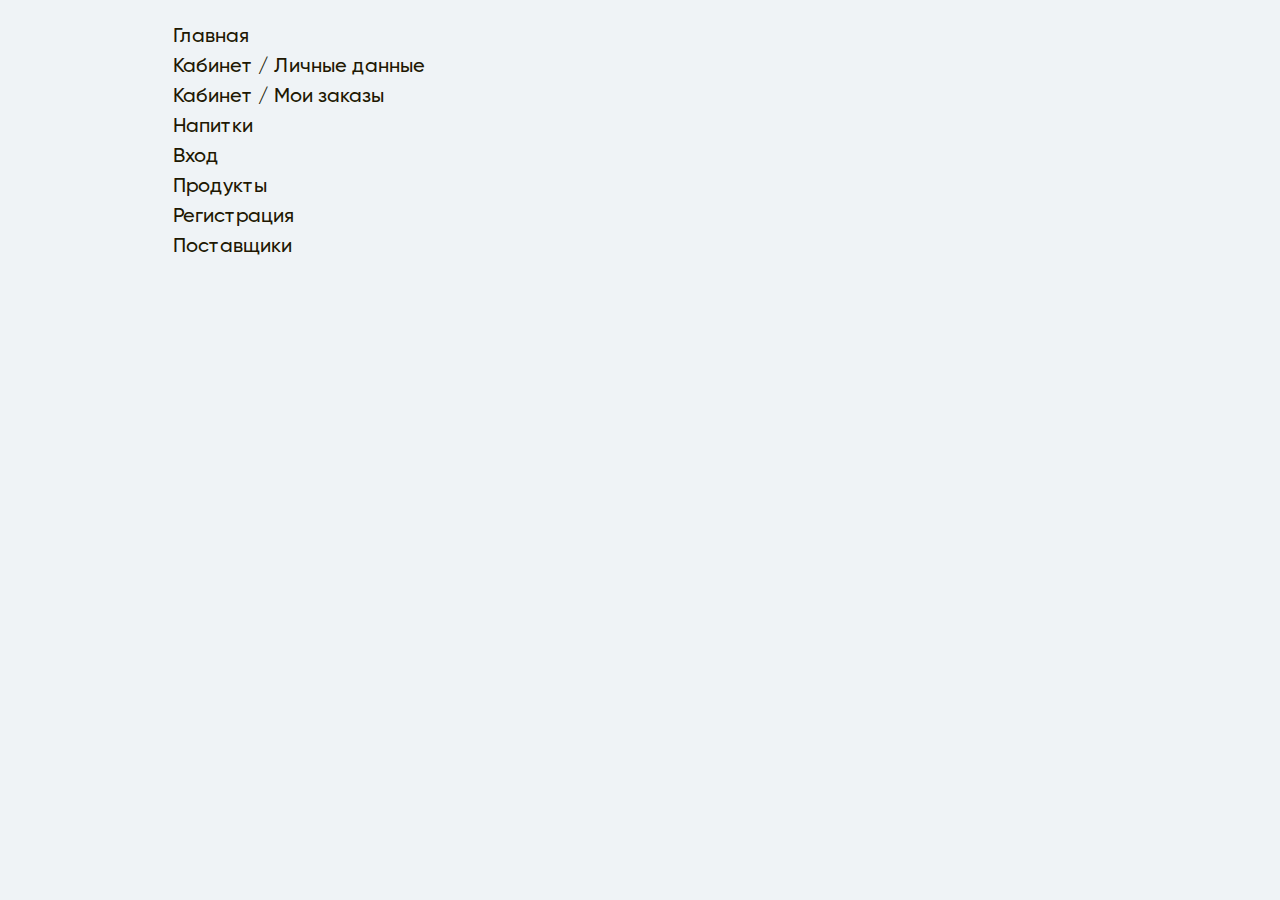
==== commit e5ab6131: "my_orders" ====
--- a/index.html
+++ b/index.html
@@ -10,13 +10,14 @@
 		<meta name="twitter:card" content="summary_large_image">
 		<meta name="twitter:title" content="Ingredients">
 		<title>Ingredients</title>
-		<link rel="stylesheet" href="./css/main.css?v=1682509185843">
+		<link rel="stylesheet" href="./css/main.css?v=1682518149556">
 	</head>
 	<body>
 		<div class="container">
 			<ol style="font-size:30rem;line-height:150%">
 				<li><a target="_blank" href="home.html">Главная</a></li>
 				<li><a target="_blank" href="cabinet.html">Кабинет / Личные данные</a></li>
+				<li><a target="_blank" href="my_orders.html">Кабинет / Мои заказы</a></li>
 				<li><a target="_blank" href="drinks.html">Напитки</a></li>
 				<li><a target="_blank" href="login.html">Вход</a></li>
 				<li><a target="_blank" href="products.html">Продукты</a></li>
@@ -31,7 +32,7 @@
 				document.getElementsByTagName('head')[0].appendChild(script);
 			}
 		</script>
-		<script src="./js/vendor.js?v=1682509185843"></script>
-		<script src="./js/main.js?v=1682509185843"></script>
+		<script src="./js/vendor.js?v=1682518149556"></script>
+		<script src="./js/main.js?v=1682518149556"></script>
 	</body>
 </html>--- a/css/main.css
+++ b/css/main.css
@@ -3151,6 +3151,103 @@
     margin-bottom: 40rem; }
   .cabinet .form {
     max-width: 100%; }
+  .cabinet .search {
+    margin-bottom: 40rem;
+    border-radius: 5rem;
+    overflow: hidden; }
+    .cabinet .search input {
+      padding: 15rem 20rem 18rem 70rem; }
+    .cabinet .search button {
+      background: #181818; }
+
+.orders {
+  padding-top: 66rem; }
+  .orders .section__title {
+    margin-bottom: 44rem; }
+
+.table,
+.thead,
+.tbody {
+  display: block; }
+
+.thead tr {
+  margin-bottom: 16rem; }
+
+.table .status_change {
+  -ms-flex-negative: 0;
+      flex-shrink: 0;
+  width: 122rem; }
+
+.table .order_title {
+  display: -webkit-box;
+  display: -ms-flexbox;
+  display: flex;
+  -webkit-box-orient: vertical;
+  -webkit-box-direction: normal;
+      -ms-flex-direction: column;
+          flex-direction: column;
+  min-width: 260rem; }
+  .table .order_title span {
+    display: block;
+    margin-bottom: 8rem;
+    font-size: 16rem;
+    text-decoration-line: underline;
+    color: #999; }
+
+.table .price {
+  -ms-flex-negative: 0;
+      flex-shrink: 0;
+  width: 120rem; }
+
+.table .date {
+  -ms-flex-negative: 0;
+      flex-shrink: 0;
+  width: 138rem; }
+
+.table .read_more {
+  min-width: 150rem; }
+
+.table .status {
+  min-width: 170rem;
+  color: #7C9DA8; }
+  .table .status_new {
+    color: #E0BC44; }
+  .table .status_warning {
+    color: #E33046; }
+
+.table tr {
+  display: -webkit-box;
+  display: -ms-flexbox;
+  display: flex;
+  -webkit-box-align: center;
+      -ms-flex-align: center;
+          align-items: center;
+  padding-left: 13rem;
+  padding-right: 13rem; }
+
+.table th {
+  font-weight: 500;
+  color: #686666; }
+
+.tr {
+  min-height: 94rem;
+  border-radius: 10rem;
+  overflow: hidden;
+  -webkit-box-shadow: -10rem -10rem 20rem rgba(255, 255, 255, 0.2), 10rem 10rem 10rem rgba(139, 168, 189, 0.05);
+          box-shadow: -10rem -10rem 20rem rgba(255, 255, 255, 0.2), 10rem 10rem 10rem rgba(139, 168, 189, 0.05); }
+  .tr:not(:last-child) {
+    margin-bottom: 20rem; }
+
+.th,
+.td {
+  display: block;
+  width: 100%;
+  margin: 0 10rem;
+  padding: 0;
+  text-align: left; }
+
+.td {
+  font-size: 20rem; }
 
 .sidebar {
   -webkit-box-flex: 0;
@@ -3197,7 +3294,7 @@
   .sidebar__items {
     padding: 16rem 14rem 27rem; }
   .sidebar .item:not(:last-child) {
-    margin-bottom: 10rem; }
+    margin-bottom: 11.5rem; }
   .sidebar .item__btn {
     display: -webkit-box;
     display: -ms-flexbox;
@@ -3205,7 +3302,7 @@
     -webkit-box-align: center;
         -ms-flex-align: center;
             align-items: center;
-    padding: 8rem 13rem;
+    padding: 8rem 11rem;
     border-radius: 5rem;
     overflow: hidden;
     -webkit-transition: 500ms;
@@ -3330,9 +3427,10 @@
           -ms-transform: rotate(-45deg);
               transform: rotate(-45deg); }
   .tags__status {
+    height: 41rem;
     margin-left: auto;
     margin-right: 20rem;
-    padding: 9rem 16rem 8rem;
+    padding: 12rem 16rem 11rem;
     background: #7C9DA8;
     border-radius: 5rem;
     color: #fff;
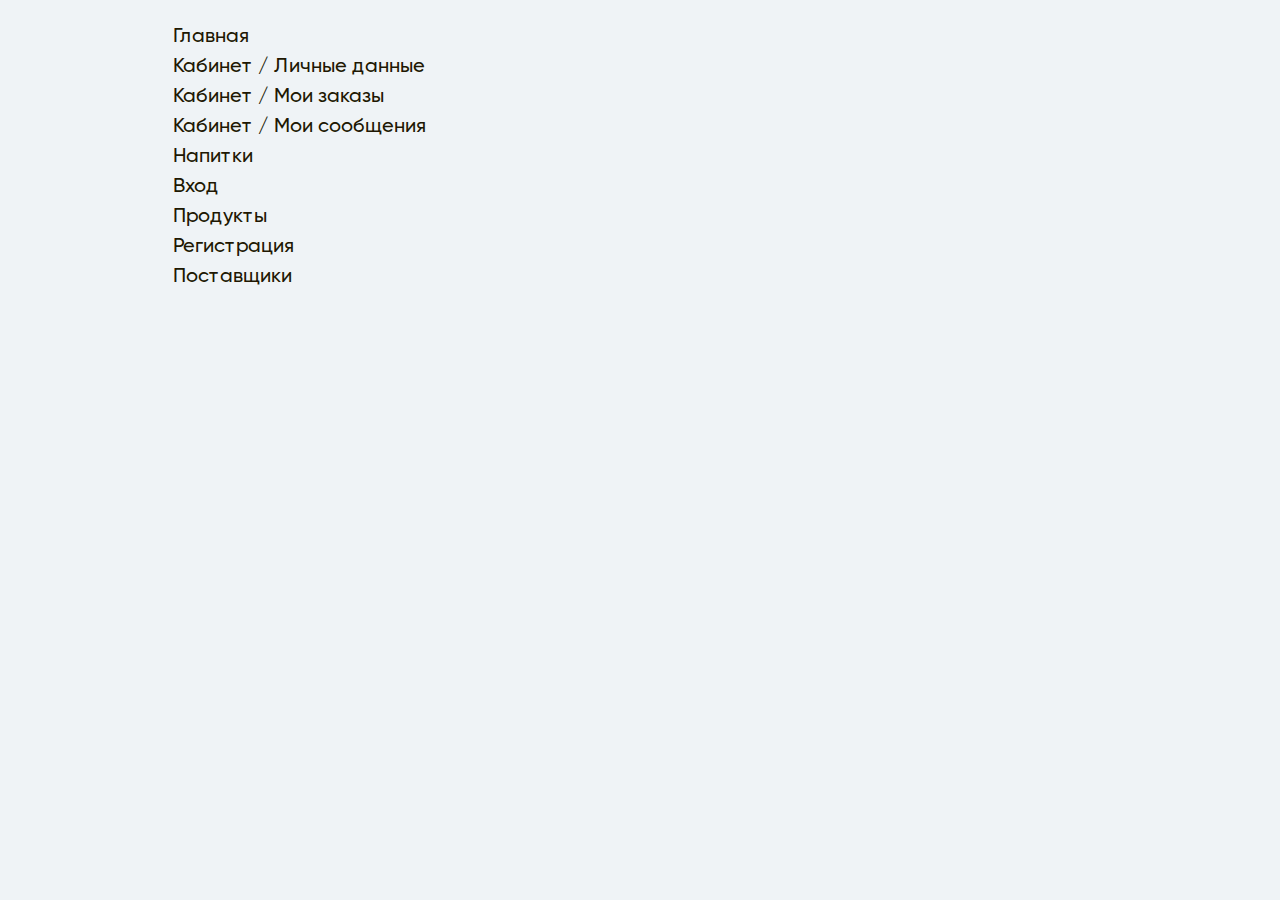
==== commit 75f611e3: "my messages" ====
--- a/index.html
+++ b/index.html
@@ -10,7 +10,7 @@
 		<meta name="twitter:card" content="summary_large_image">
 		<meta name="twitter:title" content="Ingredients">
 		<title>Ingredients</title>
-		<link rel="stylesheet" href="./css/main.css?v=1682518149556">
+		<link rel="stylesheet" href="./css/main.css?v=1682778163685">
 	</head>
 	<body>
 		<div class="container">
@@ -18,6 +18,7 @@
 				<li><a target="_blank" href="home.html">Главная</a></li>
 				<li><a target="_blank" href="cabinet.html">Кабинет / Личные данные</a></li>
 				<li><a target="_blank" href="my_orders.html">Кабинет / Мои заказы</a></li>
+				<li><a target="_blank" href="my_messages.html">Кабинет / Мои сообщения</a></li>
 				<li><a target="_blank" href="drinks.html">Напитки</a></li>
 				<li><a target="_blank" href="login.html">Вход</a></li>
 				<li><a target="_blank" href="products.html">Продукты</a></li>
@@ -32,7 +33,7 @@
 				document.getElementsByTagName('head')[0].appendChild(script);
 			}
 		</script>
-		<script src="./js/vendor.js?v=1682518149556"></script>
-		<script src="./js/main.js?v=1682518149556"></script>
+		<script src="./js/vendor.js?v=1682778163685"></script>
+		<script src="./js/main.js?v=1682778163685"></script>
 	</body>
 </html>--- a/css/main.css
+++ b/css/main.css
@@ -1481,6 +1481,64 @@
     background: -webkit-gradient(linear, left top, left bottom, color-stop(5%, #EFF3F6), color-stop(50%, transparent));
     background: -o-linear-gradient(top, #EFF3F6 5%, transparent 50%);
     background: linear-gradient(180deg, #EFF3F6 5%, transparent 50%); }
+
+.pagination {
+  display: -webkit-box;
+  display: -ms-flexbox;
+  display: flex;
+  -webkit-box-align: center;
+      -ms-flex-align: center;
+          align-items: center;
+  -webkit-box-pack: end;
+      -ms-flex-pack: end;
+          justify-content: flex-end;
+  max-width: 200rem;
+  -ms-flex-item-align: end;
+      align-self: flex-end;
+  margin-top: 36rem;
+  margin-left: auto; }
+  .pagination .pagination__inner {
+    position: static;
+    min-width: 54rem;
+    text-align: right;
+    margin-left: 13rem; }
+  .pagination .pagination__button-prev,
+  .pagination .pagination__button-next {
+    position: static;
+    display: -webkit-box;
+    display: -ms-flexbox;
+    display: flex;
+    -webkit-box-align: center;
+        -ms-flex-align: center;
+            align-items: center;
+    -webkit-box-pack: center;
+        -ms-flex-pack: center;
+            justify-content: center;
+    width: 30rem;
+    height: 30rem;
+    margin: 0;
+    padding: 0;
+    background: none; }
+    .pagination .pagination__button-prev::after,
+    .pagination .pagination__button-next::after {
+      content: '';
+      width: 10rem;
+      height: 10rem;
+      border: 2rem solid #201702;
+      -webkit-transform: rotate(45deg);
+          -ms-transform: rotate(45deg);
+              transform: rotate(45deg); }
+  .pagination .pagination__button-prev {
+    margin-right: 5rem; }
+    .pagination .pagination__button-prev::after {
+      content: '';
+      width: 15rem;
+      height: 15rem;
+      border-top: none;
+      border-right: none; }
+  .pagination .pagination__button-next::after {
+    border-left: none;
+    border-bottom: none; }
 
 .form__item {
   position: relative;
@@ -3497,4 +3555,139 @@
     .tag input:checked ~ span::before, .tag input:checked ~ span::after {
       opacity: 1; }
 
+.section_messages {
+  padding-top: 80rem; }
+  .section_messages .switcher__control {
+    margin-bottom: 32rem; }
+  .section_messages .switcher__btn {
+    min-width: auto; }
+  .section_messages .search input::-webkit-input-placeholder {
+    color: #999; }
+  .section_messages .search input::-moz-placeholder {
+    color: #999; }
+  .section_messages .search input:-ms-input-placeholder {
+    color: #999; }
+  .section_messages .search input::-ms-input-placeholder {
+    color: #999; }
+  .section_messages .search input::placeholder {
+    color: #999; }
+
+.message {
+  position: relative;
+  display: -webkit-box;
+  display: -ms-flexbox;
+  display: flex;
+  -webkit-box-align: center;
+      -ms-flex-align: center;
+          align-items: center;
+  padding: 20rem 26rem;
+  background: rgba(255, 255, 255, 0.4);
+  -webkit-box-shadow: -10rem -10rem 20rem rgba(255, 255, 255, 0.2), 10rem 10rem 10rem rgba(139, 168, 189, 0.05);
+          box-shadow: -10rem -10rem 20rem rgba(255, 255, 255, 0.2), 10rem 10rem 10rem rgba(139, 168, 189, 0.05);
+  border-radius: 10rem;
+  -webkit-transition: 500ms;
+  -o-transition: 500ms;
+  transition: 500ms; }
+  .message:not(:last-child) {
+    margin-bottom: 20rem; }
+  .message__img {
+    -ms-flex-negative: 0;
+        flex-shrink: 0;
+    width: 70rem;
+    height: 70rem;
+    margin-right: 20rem;
+    border-radius: 70rem;
+    overflow: hidden; }
+  .message__inner {
+    position: relative; }
+    .message__inner::after {
+      content: ""; }
+  .message__top {
+    display: -ms-grid;
+    display: grid;
+    -ms-grid-columns: auto 1fr;
+    grid-template-columns: auto 1fr;
+    margin-bottom: 4rem;
+    padding-right: 50rem; }
+  .message__author {
+    -ms-flex-negative: 0;
+        flex-shrink: 0;
+    margin-right: 2rem;
+    font-size: 20rem;
+    line-height: 150%;
+    color: #7C9DA8;
+    -webkit-transition: color 500ms;
+    -o-transition: color 500ms;
+    transition: color 500ms; }
+    .message__author:after {
+      content: ":"; }
+  .message__text {
+    display: -webkit-box;
+    -webkit-line-clamp: 1;
+    -webkit-box-orient: vertical;
+    overflow: hidden;
+    font-size: 20rem;
+    line-height: 150%;
+    color: #999;
+    -webkit-transition: color 500ms;
+    -o-transition: color 500ms;
+    transition: color 500ms; }
+  .message__bottom {
+    display: -webkit-box;
+    display: -ms-flexbox;
+    display: flex;
+    -webkit-box-align: center;
+        -ms-flex-align: center;
+            align-items: center;
+    color: #999;
+    -webkit-transition: color 500ms;
+    -o-transition: color 500ms;
+    transition: color 500ms; }
+    .message__bottom span + span {
+      margin-left: 9rem; }
+      .message__bottom span + span::before {
+        content: "";
+        display: inline-block;
+        width: 4rem;
+        height: 4rem;
+        margin-right: 7rem;
+        margin-bottom: 3rem;
+        background: #999;
+        border-radius: 4rem;
+        -webkit-transition: background 500ms;
+        -o-transition: background 500ms;
+        transition: background 500ms; }
+  .message__passed {
+    margin-left: auto;
+    color: #7C9DA8;
+    -webkit-transition: color 500ms;
+    -o-transition: color 500ms;
+    transition: color 500ms; }
+  .message.unread .message__inner {
+    padding-left: 20rem; }
+    .message.unread .message__inner::after {
+      position: absolute;
+      top: 10rem;
+      left: 0;
+      display: block;
+      width: 8rem;
+      height: 8rem;
+      background: #7C9DA8;
+      border-radius: 8rem;
+      -webkit-transition: background 500ms;
+      -o-transition: background 500ms;
+      transition: background 500ms; }
+  .message:hover {
+    background: rgba(187, 203, 208, 0.8);
+    -webkit-box-shadow: -10rem -10rem 20rem rgba(255, 255, 255, 0.2), 10rem 10rem 10rem rgba(139, 168, 189, 0.05);
+            box-shadow: -10rem -10rem 20rem rgba(255, 255, 255, 0.2), 10rem 10rem 10rem rgba(139, 168, 189, 0.05); }
+    .message:hover .message__passed, .message:hover .message__bottom, .message:hover .message__author, .message:hover .message__text {
+      color: #fff; }
+    .message:hover .message__inner::after,
+    .message:hover .message__bottom span::before {
+      background: #fff; }
+
+.messages.unread_only .message:not(.unread) {
+  display: none; }
+
 /*# sourceMappingURL=main.css.map */
